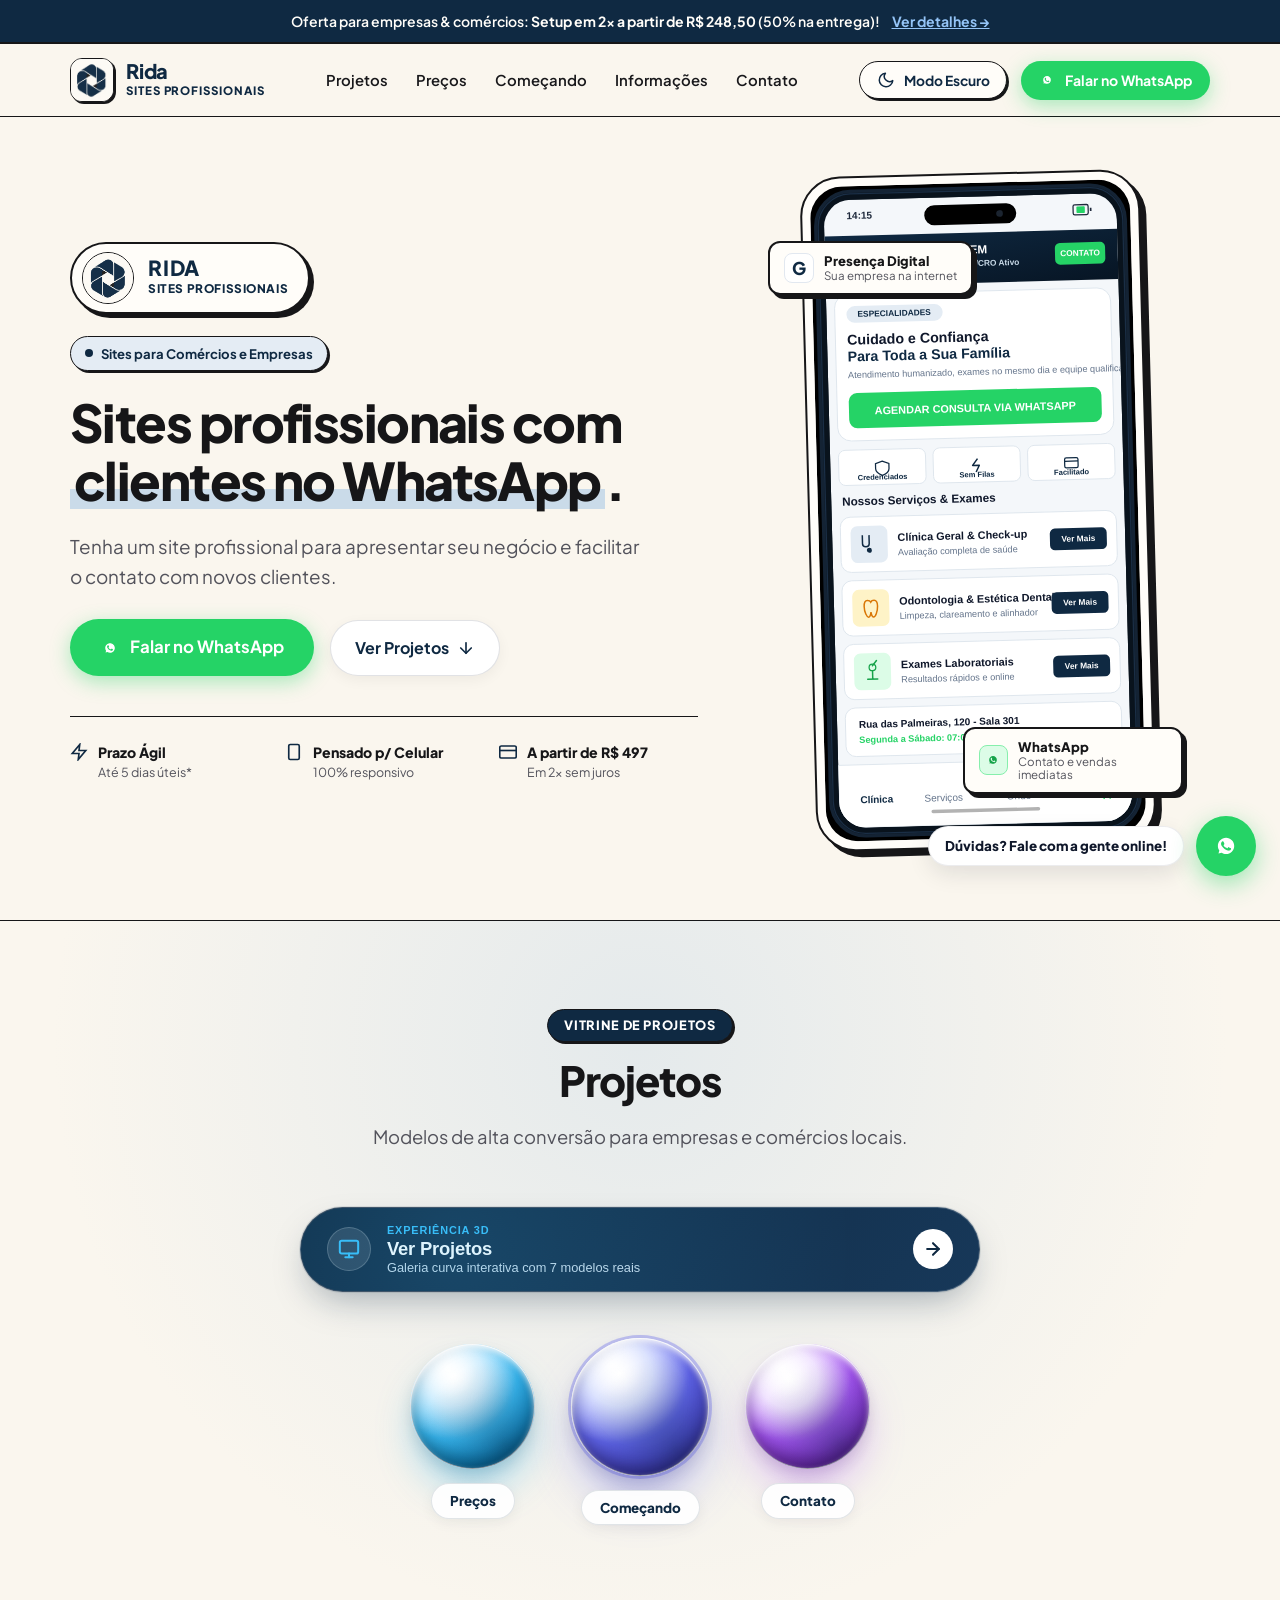
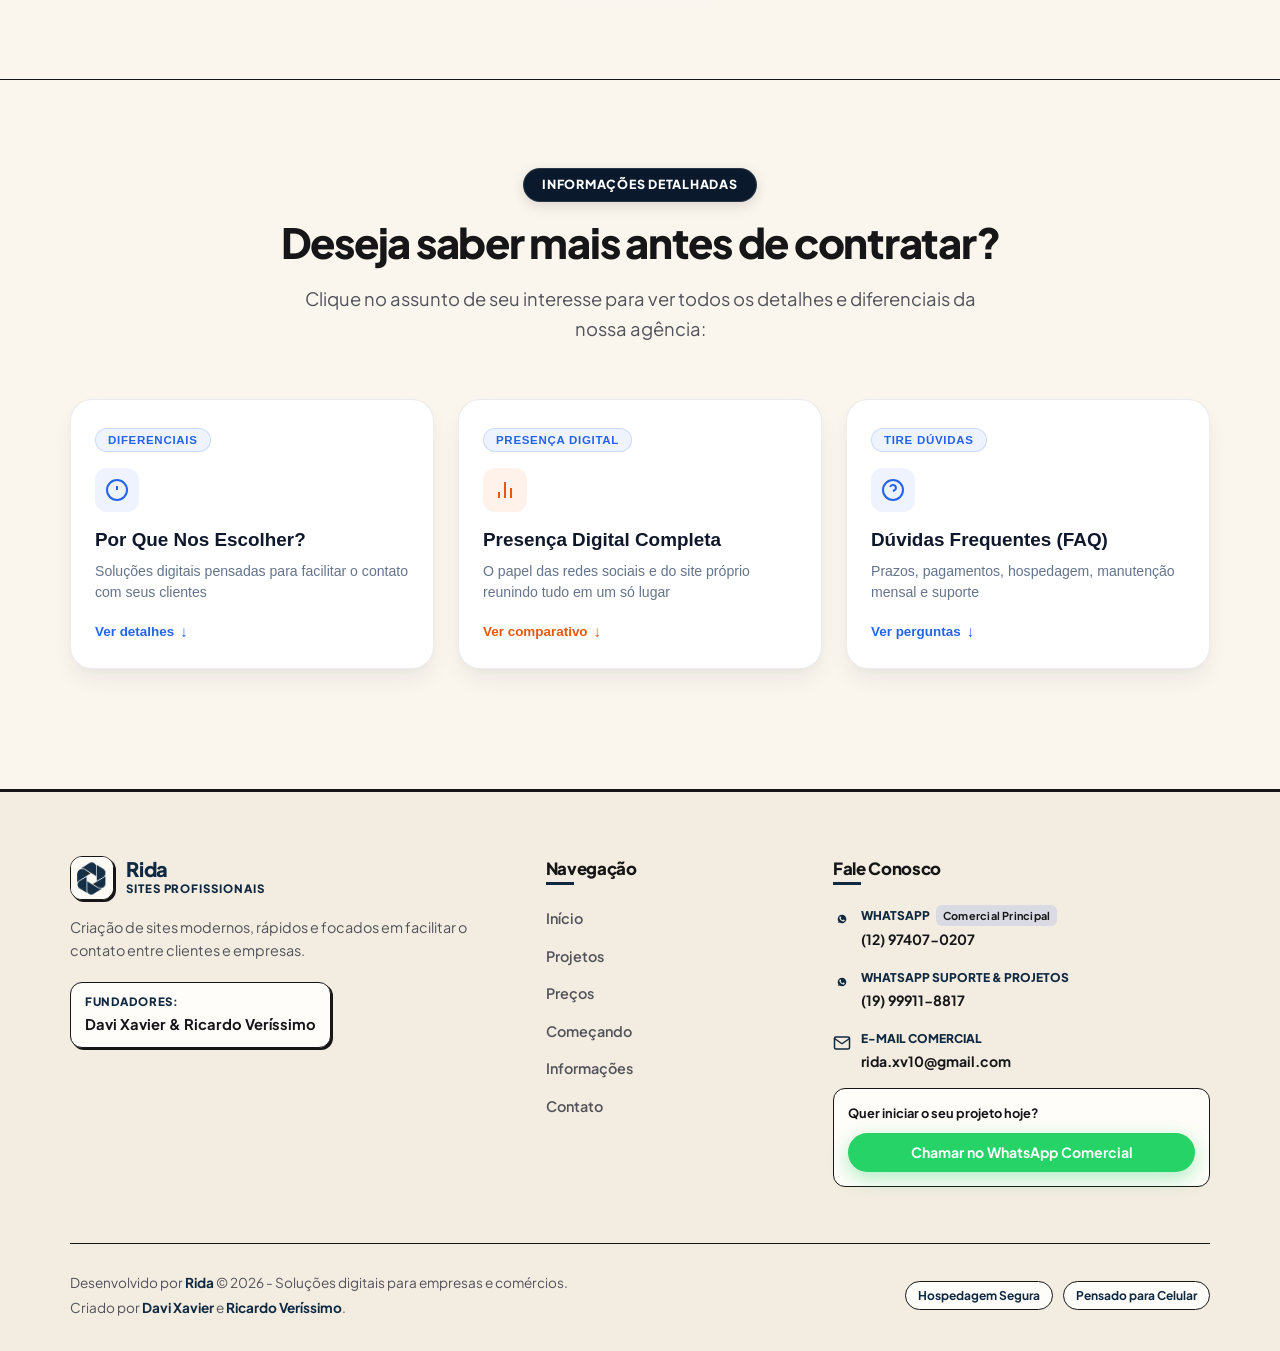
==== index.html @ 4a055fe2 "add_le_petit_bleu_and_ridanis_to_portfolio" ====
<!DOCTYPE html>
<html lang="pt-BR">
<head>
  <meta charset="UTF-8">
  <meta name="viewport" content="width=device-width, initial-scale=1.0">
  <title>Sua Casa Própria na Internet | Criação de Sites Profissionais</title>
  <meta name="description" content="Criamos sites profissionais, rápidos e focados em atrair clientes para o seu comércio. Destaque-se no Google e venda pelo WhatsApp. Setup R$ 497.">
  <link rel="preconnect" href="https://fonts.googleapis.com">
  <link rel="preconnect" href="https://fonts.gstatic.com" crossorigin>
  <link href="https://fonts.googleapis.com/css2?family=Plus+Jakarta+Sans:wght@400;500;600;700;800;900&family=Space+Grotesk:wght@600;700&display=swap" rel="stylesheet">
  <link rel="stylesheet" href="styles.css?v=9.1">
  <link rel="icon" type="image/png" href="assets/images/favicon.png">
  <link rel="apple-touch-icon" href="assets/images/favicon.png">
  <script>
    (function() {
      try {
        var theme = localStorage.getItem('rida_theme_mode');
        if (theme === 'dark') {
          document.documentElement.classList.add('dark-mode');
        }
      } catch(e) {}
    })();
  </script>
</head>
<body>

  <!-- ================= ABERTURA DE ENTRADA (MÁXIMO 1.5s - LOGO ROLANDO COMO ESFERA) ================= -->
  <div id="siteSplash" class="site-splash" role="status" aria-label="Abertura Rida">
    <div class="splash-center">
      <div class="splash-roll-track">
        <div class="splash-sphere-wrap">
          <img src="assets/images/logo-rida-transparent.png" alt="Logo Rida" class="splash-sphere-img">
          <div class="splash-sphere-halo"></div>
        </div>
        <div class="splash-sphere-shadow"></div>
      </div>
      <div class="splash-brand-text">
        <span class="splash-title">RIDA</span>
        <span class="splash-subtitle">Sites Profissionais</span>
      </div>
    </div>
  </div>


  <!-- ================= TOP ANNOUNCEMENT BANNER ================= -->
  <div class="top-bar">
    <div class="container top-bar-content">
      <span>Oferta para empresas &amp; comércios: <strong>Setup em 2x a partir de R$ 248,50</strong> (50% na entrega)!</span>
      <a href="#preco" class="top-bar-link">Ver detalhes →</a>
    </div>
  </div>

  <!-- ================= NAVBAR ================= -->
  <header class="site-header" id="header">
    <div class="container nav-container">
      <a href="#" class="brand-logo" aria-label="Página Inicial">
        <!-- Logo da Agência -->
        <div class="logo-box">
          <img src="assets/images/logo-rida.png" alt="Logo Rida" class="brand-logo-img">
        </div>
        <div class="brand-text">
          <span class="agency-title js-agency-name">Rida</span>
          <span class="agency-tagline">Sites Profissionais</span>
        </div>
      </a>

      <!-- Menu Desktop -->
      <nav class="main-nav" id="mainNav">
        <ul class="nav-list">
          <li><a href="#portfolio" class="nav-link">Projetos</a></li>
          <li><a href="#preco" class="nav-link">Preços</a></li>
          <li><a href="#como-funciona" class="nav-link">Começando</a></li>
          <li><a href="#mais-informacoes" class="nav-link">Informações</a></li>
          <li><a href="#contato" class="nav-link">Contato</a></li>
          <li class="mobile-only-theme-item">
            <button type="button" class="mobile-theme-btn" id="mobileNavThemeBtn" aria-label="Alternar modo escuro">
              <span class="theme-toggle-icon-wrap" aria-hidden="true">
                <svg class="theme-icon-sun" viewBox="0 0 24 24" width="18" height="18" fill="none" stroke="currentColor" stroke-width="2" stroke-linecap="round" stroke-linejoin="round">
                  <circle cx="12" cy="12" r="5"></circle>
                  <line x1="12" y1="1" x2="12" y2="3"></line>
                  <line x1="12" y1="21" x2="12" y2="23"></line>
                  <line x1="4.22" y1="4.22" x2="5.64" y2="5.64"></line>
                  <line x1="18.36" y1="18.36" x2="19.78" y2="19.78"></line>
                  <line x1="1" y1="12" x2="3" y2="12"></line>
                  <line x1="21" y1="12" x2="23" y2="12"></line>
                  <line x1="4.22" y1="19.78" x2="5.64" y2="18.36"></line>
                  <line x1="18.36" y1="5.64" x2="19.78" y2="4.22"></line>
                </svg>
                <svg class="theme-icon-moon" viewBox="0 0 24 24" width="18" height="18" fill="none" stroke="currentColor" stroke-width="2" stroke-linecap="round" stroke-linejoin="round">
                  <path d="M21 12.79A9 9 0 1 1 11.21 3 7 7 0 0 0 21 12.79z"></path>
                </svg>
              </span>
              <span class="mobile-theme-text">Modo Escuro</span>
            </button>
          </li>
        </ul>
      </nav>

      <!-- Botão CTA no Topo -->
      <div class="header-actions">
        <!-- Botão Alternar Modo Escuro / Claro -->
        <button type="button" class="theme-toggle-btn" id="themeToggleBtn" aria-label="Alternar modo escuro" title="Ativar Modo Escuro (Fundo Preto)">
          <span class="theme-toggle-icon-wrap" aria-hidden="true">
            <svg class="theme-icon-sun" viewBox="0 0 24 24" width="18" height="18" fill="none" stroke="currentColor" stroke-width="2" stroke-linecap="round" stroke-linejoin="round">
              <circle cx="12" cy="12" r="5"></circle>
              <line x1="12" y1="1" x2="12" y2="3"></line>
              <line x1="12" y1="21" x2="12" y2="23"></line>
              <line x1="4.22" y1="4.22" x2="5.64" y2="5.64"></line>
              <line x1="18.36" y1="18.36" x2="19.78" y2="19.78"></line>
              <line x1="1" y1="12" x2="3" y2="12"></line>
              <line x1="21" y1="12" x2="23" y2="12"></line>
              <line x1="4.22" y1="19.78" x2="5.64" y2="18.36"></line>
              <line x1="18.36" y1="5.64" x2="19.78" y2="4.22"></line>
            </svg>
            <svg class="theme-icon-moon" viewBox="0 0 24 24" width="18" height="18" fill="none" stroke="currentColor" stroke-width="2" stroke-linecap="round" stroke-linejoin="round">
              <path d="M21 12.79A9 9 0 1 1 11.21 3 7 7 0 0 0 21 12.79z"></path>
            </svg>
          </span>
          <span class="theme-toggle-text">Modo Escuro</span>
        </button>

        <a href="https://wa.me/5512974070207?text=Ol%C3%A1!%20Gostaria%20de%20um%20site%20para%20o%20meu%20neg%C3%B3cio." target="_blank" rel="noopener noreferrer" class="btn-whatsapp btn-whatsapp-sm js-whatsapp-link">
          <span class="whatsapp-icon-circle">
            <svg viewBox="0 0 24 24" width="16" height="16" fill="currentColor">
              <path d="M12.031 6.172c-3.181 0-5.767 2.586-5.768 5.766-.001 1.298.38 2.27 1.019 3.287l-.582 2.128 2.182-.573c.978.58 1.911.928 3.145.929 3.178 0 5.767-2.587 5.768-5.766 0-3.18-2.587-5.771-5.764-5.771zm3.392 8.244c-.144.405-.837.774-1.17.824-.299.045-.677.063-1.092-.069-.252-.08-.575-.187-.988-.365-1.739-.751-2.874-2.502-2.961-2.617-.087-.116-.708-.94-.708-1.793s.448-1.273.607-1.446c.159-.173.346-.217.462-.217l.332.006c.106.005.249-.04.39.299.144.347.491 1.2.534 1.287.043.087.072.188.014.303-.058.116-.087.188-.173.289l-.26.303c-.087.086-.177.18-.076.353.101.173.449.741.964 1.2.662.591 1.221.774 1.394.86.173.086.275.072.376-.044.101-.116.433-.506.549-.68.116-.173.231-.144.39-.086s1.011.477 1.184.564.289.13.332.202c.044.073.044.419-.1.824z"/>
            </svg>
          </span>
          <span>Falar no WhatsApp</span>
        </a>

        <!-- Botão Menu Mobile -->
        <button class="mobile-toggle" id="mobileToggle" aria-label="Abrir Menu">
          <span class="bar"></span>
          <span class="bar"></span>
          <span class="bar"></span>
        </button>
      </div>
    </div>
  </header>

  <main id="mainContent">
<section class="hero-section" id="inicio">
      <div class="container hero-grid">
        <div class="hero-content">
          
          <div class="hero-brand-top">
            <div class="hero-logo-box">
              <img src="assets/images/logo-rida.png" alt="Logo Rida" class="hero-logo-img">
            </div>
            <div class="hero-brand-meta">
              <span class="hero-brand-title">RIDA</span>
              <span class="hero-brand-badge">Sites Profissionais</span>
            </div>
          </div>

          <div class="badge-pill">
            <span class="badge-dot"></span>
            <span>Sites para Comércios e Empresas</span>
          </div>

          <!-- Título Ultrarresumido e Direto -->
          <h1 class="hero-title">
            Sites profissionais com <span class="highlight-title">clientes no WhatsApp</span>.
          </h1>

          <!-- Subtítulo de 1 linha -->
          <p class="hero-subtitle">
            Tenha um site profissional para apresentar seu negócio e facilitar o contato com novos clientes.
          </p>

          <!-- Botões de Ação Imediata -->
          <div class="hero-actions">
            <a href="https://wa.me/5512974070207?text=Ol%C3%A1!%20Gostaria%20de%20um%20site%20profissional%20para%20o%20meu%20neg%C3%B3cio." target="_blank" rel="noopener noreferrer" class="btn-whatsapp btn-whatsapp-lg js-whatsapp-link">
              <span class="whatsapp-icon-circle">
                <svg viewBox="0 0 24 24" width="20" height="20" fill="currentColor">
                  <path d="M12.031 6.172c-3.181 0-5.767 2.586-5.768 5.766-.001 1.298.38 2.27 1.019 3.287l-.582 2.128 2.182-.573c.978.58 1.911.928 3.145.929 3.178 0 5.767-2.587 5.768-5.766 0-3.18-2.587-5.771-5.764-5.771zm3.392 8.244c-.144.405-.837.774-1.17.824-.299.045-.677.063-1.092-.069-.252-.08-.575-.187-.988-.365-1.739-.751-2.874-2.502-2.961-2.617-.087-.116-.708-.94-.708-1.793s.448-1.273.607-1.446c.159-.173.346-.217.462-.217l.332.006c.106.005.249-.04.39.299.144.347.491 1.2.534 1.287.043.087.072.188.014.303-.058.116-.087.188-.173.289l-.26.303c-.087.086-.177.18-.076.353.101.173.449.741.964 1.2.662.591 1.221.774 1.394.86.173.086.275.072.376-.044.101-.116.433-.506.549-.68.116-.173.231-.144.39-.086s1.011.477 1.184.564.289.13.332.202c.044.073.044.419-.1.824z"/>
                </svg>
              </span>
              <span>Falar no WhatsApp</span>
            </a>
            
            <a href="#portfolio" class="btn-secondary">
              <span>Ver Projetos</span>
              <svg width="18" height="18" viewBox="0 0 24 24" fill="none" stroke="currentColor" stroke-width="2.2" stroke-linecap="round" stroke-linejoin="round">
                <line x1="12" y1="5" x2="12" y2="19"></line>
                <polyline points="19 12 12 19 5 12"></polyline>
              </svg>
            </a>
          </div>

          <!-- Destaques Curtos -->
          <div class="hero-trust-row">
            <div class="trust-item">
              <span class="trust-icon">
                <svg width="18" height="18" viewBox="0 0 24 24" fill="none" stroke="currentColor" stroke-width="2.2"><polygon points="13 2 3 14 12 14 11 22 21 10 12 10 13 2"></polygon></svg>
              </span>
              <div class="trust-text">
                <strong>Prazo Ágil</strong>
                <span>Até 5 dias úteis*</span>
              </div>
            </div>
            <div class="trust-item">
              <span class="trust-icon">
                <svg width="18" height="18" viewBox="0 0 24 24" fill="none" stroke="currentColor" stroke-width="2.2"><rect x="5" y="2" width="14" height="20" rx="2" ry="2"></rect><line x1="12" y1="18" x2="12.01" y2="18"></line></svg>
              </span>
              <div class="trust-text">
                <strong>Pensado p/ Celular</strong>
                <span>100% responsivo</span>
              </div>
            </div>
            <div class="trust-item">
              <span class="trust-icon">
                <svg width="18" height="18" viewBox="0 0 24 24" fill="none" stroke="currentColor" stroke-width="2.2"><rect x="1" y="4" width="22" height="16" rx="2" ry="2"></rect><line x1="1" y1="10" x2="23" y2="10"></line></svg>
              </span>
              <div class="trust-text">
                <strong>A partir de R$ 497</strong>
                <span>Em 2x sem juros</span>
              </div>
            </div>
          </div>
        </div>

        <!-- Visual Hero (Celular) -->
        <div class="hero-visual">
          <div class="phone-frame-container">
            <div class="floating-bubble bubble-google">
              <span class="google-logo">G</span>
              <div>
                <strong>Presença Digital</strong>
                <small>Sua empresa na internet</small>
              </div>
            </div>

            <div class="phone-mockup-main">
              <div class="phone-inner">
                <img src="assets/images/mockup-oficina-clinica.svg" alt="Modelo Profissional" class="phone-mockup-img" id="heroPreviewImg">
              </div>
            </div>

            <div class="floating-bubble bubble-whatsapp">
              <span class="wa-badge">
                <svg viewBox="0 0 24 24" width="16" height="16" fill="#16A34A"><path d="M12.031 6.172c-3.181 0-5.767 2.586-5.768 5.766-.001 1.298.38 2.27 1.019 3.287l-.582 2.128 2.182-.573c.978.58 1.911.928 3.145.929 3.178 0 5.767-2.587 5.768-5.766 0-3.18-2.587-5.771-5.764-5.771zm3.392 8.244c-.144.405-.837.774-1.17.824-.299.045-.677.063-1.092-.069-.252-.08-.575-.187-.988-.365-1.739-.751-2.874-2.502-2.961-2.617-.087-.116-.708-.94-.708-1.793s.448-1.273.607-1.446c.159-.173.346-.217.462-.217l.332.006c.106.005.249-.04.39.299.144.347.491 1.2.534 1.287.043.087.072.188.014.303-.058.116-.087.188-.173.289l-.26.303c-.087.086-.177.18-.076.353.101.173.449.741.964 1.2.662.591 1.221.774 1.394.86.173.086.275.072.376-.044.101-.116.433-.506.549-.68.116-.173.231-.144.39-.086s1.011.477 1.184.564.289.13.332.202c.044.073.044.419-.1.824z"/></svg>
              </span>
              <div>
                <strong>WhatsApp</strong>
                <small>Contato e vendas imediatas</small>
              </div>
            </div>
          </div>
        </div>
      </div>
    </section>

<section class="section portfolio-section" id="portfolio">
      <div class="container">
        <div class="section-header text-center">
          <span class="section-tag">Vitrine de Projetos</span>
          <h2 class="section-title">Projetos</h2>
          <p class="section-description">
            Modelos de alta conversão para empresas e comércios locais.
          </p>
        </div>

        <!-- Botão Destaque: Galeria 3D (VISÍVEL APENAS NO COMPUTADOR / DESKTOP) -->
        <div class="portfolio-mathias-banner desktop-only-feature">
          <button type="button" class="btn-mathias-open js-open-mathias-gallery" id="btnOpenMathiasGallery" aria-label="Abrir galeria interativa 3D de projetos">
            <div class="mathias-btn-glow"></div>
            <div class="mathias-btn-icon-wrap">
              <svg width="22" height="22" viewBox="0 0 24 24" fill="none" stroke="currentColor" stroke-width="2.2" stroke-linecap="round" stroke-linejoin="round">
                <rect x="2" y="3" width="20" height="14" rx="2" ry="2"></rect>
                <line x1="8" y1="21" x2="16" y2="21"></line>
                <line x1="12" y1="17" x2="12" y2="21"></line>
              </svg>
            </div>
            <div class="mathias-btn-content">
              <span class="mathias-btn-badge">EXPERIÊNCIA 3D</span>
              <span class="mathias-btn-title">Ver Projetos</span>
              <span class="mathias-btn-sub">Galeria curva interativa com 7 modelos reais</span>
            </div>
            <div class="mathias-btn-arrow">
              <svg width="20" height="20" viewBox="0 0 24 24" fill="none" stroke="currentColor" stroke-width="2.5" stroke-linecap="round" stroke-linejoin="round">
                <path d="M5 12h14"></path>
                <path d="M12 5l7 7-7 7"></path>
              </svg>
            </div>
          </button>
        </div>

        <!-- Vitrine de Esferas 3D Flutuantes (Direcionam para Preço, Como Funciona e Contato) -->
        <div class="orbs-showcase" aria-label="Vitrine de Esferas Interativas">
          <!-- Bola 1: Área de Preço (Azul Claro) -->
          <a href="#preco" class="orb-item js-trigger-preco" title="Abrir Área de Preço e Planos">
            <div class="orb-sphere orb-sphere-azul-claro">
              <div class="orb-glass-gloss"></div>
            </div>
            <span class="orb-label">Preços</span>
          </a>

          <!-- Bola 2: Como Funciona (Azul Violeta) -->
          <a href="#como-funciona" class="orb-item js-trigger-como-funciona" title="Abrir Passo a Passo de Como Funciona">
            <div class="orb-sphere orb-sphere-azul-violeta orb-sphere-featured">
              <div class="orb-glass-gloss"></div>
            </div>
            <span class="orb-label">Começando</span>
          </a>

          <!-- Bola 3: Contato (Violeta) -->
          <a href="#contato" class="orb-item js-trigger-contato" title="Ir para Contato e WhatsApp">
            <div class="orb-sphere orb-sphere-violeta">
              <div class="orb-glass-gloss"></div>
            </div>
            <span class="orb-label">Contato</span>
          </a>
        </div>

        <!-- ÁREA DE CARDS VISÍVEL APENAS NO CELULAR (MOBILE-ONLY SHOWCASE) -->
        <!-- Substituído Glacy pela Academia VoltFit conforme solicitado -->
        <div class="mobile-only-showcase">
          <div class="portfolio-grid">
            
            <!-- Modelo 01: Plano Essencial (Academia VoltFit) -->
            <article class="portfolio-card" id="modelo-essencial">
              <div class="portfolio-mockup-wrapper">
                <div class="card-orb-badge badge-essencial">
                  <div class="mini-sphere sphere-blue"></div>
                  <span>Plano Essencial</span>
                </div>
                <div class="phone-device-frame">
                  <img src="assets/images/mockup-academia.png" alt="Site Academia VoltFit - Exemplo Plano Essencial" class="phone-device-screen">
                </div>
                <button class="btn-preview-zoom js-zoom-trigger" data-target="assets/images/mockup-academia.png" data-title="Academia VoltFit (Exemplo do Plano Essencial)" aria-label="Ampliar Modelo Academia VoltFit">
                  <svg width="18" height="18" viewBox="0 0 24 24" fill="none" stroke="currentColor" stroke-width="2">
                    <circle cx="11" cy="11" r="8"></circle>
                    <line x1="21" y1="21" x2="16.65" y2="16.65"></line>
                    <line x1="11" y1="8" x2="11" y2="14"></line>
                    <line x1="8" y1="11" x2="14" y2="11"></line>
                  </svg>
                  <span>Ver em Tela Cheia</span>
                </button>
              </div>
              <div class="portfolio-info">
                <div class="portfolio-plan-pill plan-pill-essencial">
                  <span class="plan-pill-title">Plano Essencial</span>
                  <span class="plan-pill-price">Setup R$ 497 (ou 2x R$ 248,50) • R$ 47/mês</span>
                </div>
                <div class="portfolio-niche">Academia, Musculação &amp; Fitness</div>
                <h3 class="portfolio-item-title">Academia VoltFit</h3>
                <p class="portfolio-item-focus">
                  <strong>Modelo do Plano Essencial:</strong> Estrutura moderna, rápida e focada em apresentar planos, modalidades e converter matrículas direto no WhatsApp.
                </p>
                <div class="portfolio-features">
                  <span>✓ Site One-Page de Alta Conversão</span>
                  <span>✓ Botão Direto para o WhatsApp</span>
                  <span>✓ Grade de Aulas &amp; Modalidades</span>
                  <span>✓ Hospedagem 24h &amp; SSL Seguro</span>
                  <span>✓ Suporte para Pequenos Ajustes</span>
                </div>
                <a href="https://academiarida-ashen.vercel.app/" target="_blank" rel="noopener noreferrer" class="btn-view-live">
                  <span>Visitar Site ao Vivo</span>
                  <svg width="15" height="15" viewBox="0 0 24 24" fill="none" stroke="currentColor" stroke-width="2.5" stroke-linecap="round" stroke-linejoin="round">
                    <path d="M18 13v6a2 2 0 0 1-2 2H5a2 2 0 0 1-2-2V8a2 2 0 0 1 2-2h6"></path>
                    <polyline points="15 3 21 3 21 9"></polyline>
                    <line x1="10" y1="14" x2="21" y2="3"></line>
                  </svg>
                </a>
              </div>
            </article>

            <!-- Modelo 02: Plano Personalizado (Doceria Gourmet Doralice) -->
            <article class="portfolio-card featured-project" id="modelo-personalizado">
              <div class="portfolio-mockup-wrapper">
                <div class="card-orb-badge badge-destaque">
                  <div class="mini-sphere sphere-gold"></div>
                  <span>Plano Personalizado • Destaque</span>
                </div>
                <div class="phone-device-frame">
                  <img src="assets/images/mockup-doceria.png" alt="Site Doceria Gourmet Doralice - Exemplo Plano Personalizado" class="phone-device-screen">
                </div>
                <button class="btn-preview-zoom js-zoom-trigger" data-target="assets/images/mockup-doceria.png" data-title="Doceria Gourmet Doralice (Exemplo do Plano Personalizado)" aria-label="Ampliar Modelo Doceria Doralice">
                  <svg width="18" height="18" viewBox="0 0 24 24" fill="none" stroke="currentColor" stroke-width="2">
                    <circle cx="11" cy="11" r="8"></circle>
                    <line x1="21" y1="21" x2="16.65" y2="16.65"></line>
                    <line x1="11" y1="8" x2="11" y2="14"></line>
                    <line x1="8" y1="11" x2="14" y2="11"></line>
                  </svg>
                  <span>Ver em Tela Cheia</span>
                </button>
              </div>
              <div class="portfolio-info">
                <div class="portfolio-plan-pill plan-pill-personalizado">
                  <span class="plan-pill-title">Plano Personalizado</span>
                  <span class="plan-pill-price">Setup R$ 797 (ou 2x R$ 398,50) • R$ 77/mês</span>
                </div>
                <div class="portfolio-niche">Confeitaria Artesanal &amp; Doceria Gourmet</div>
                <h3 class="portfolio-item-title">Doceria Gourmet Doralice</h3>
                <p class="portfolio-item-focus">
                  <strong>Modelo do Plano Personalizado:</strong> Projeto sob medida com design exclusivo, galeria imersiva de produtos com fotos em alta definição, catálogo de encomendas e <strong>tudo do Plano Essencial e muito mais</strong>.
                </p>
                <div class="portfolio-features">
                  <span>✓ Tudo Incluso no Plano Essencial</span>
                  <span>✓ Design Exclusivo Sob Medida</span>
                  <span>✓ Galeria Interativa com Fotos em HD</span>
                  <span>✓ Catálogo Completo de Encomendas</span>
                  <span>✓ Otimização de SEO Local Google</span>
                </div>
                <a href="https://doceriarida.vercel.app/" target="_blank" rel="noopener noreferrer" class="btn-view-live">
                  <span>Visitar Site ao Vivo</span>
                  <svg width="15" height="15" viewBox="0 0 24 24" fill="none" stroke="currentColor" stroke-width="2.5" stroke-linecap="round" stroke-linejoin="round">
                    <path d="M18 13v6a2 2 0 0 1-2 2H5a2 2 0 0 1-2-2V8a2 2 0 0 1 2-2h6"></path>
                    <polyline points="15 3 21 3 21 9"></polyline>
                    <line x1="10" y1="14" x2="21" y2="3"></line>
                  </svg>
                </a>
              </div>
            </article>

          </div>

          <!-- Nota abaixo das imagens no celular -->
          <div class="portfolio-note-box">
            <div class="note-icon">
              <svg width="32" height="32" viewBox="0 0 24 24" fill="none" stroke="currentColor" stroke-width="2" stroke-linecap="round" stroke-linejoin="round">
                <polygon points="12 2 15.09 8.26 22 9.27 17 14.14 18.18 21.02 12 17.77 5.82 21.02 7 14.14 2 9.27 8.91 8.26 12 2"></polygon>
              </svg>
            </div>
            <div class="note-content">
              <p class="note-quote">
                "Seu negócio é de outro ramo? Sem problemas! Nós personalizamos 100% para a sua marca."
              </p>
              <div class="niche-tags">
                <span>Petshops</span>
                <span>Academias</span>
                <span>Padarias</span>
                <span>Salões de Beleza</span>
                <span>Clínicas</span>
                <span>Comércios em Geral</span>
              </div>
            </div>
          </div>
        </div>

      </div>
    </section>

<section class="section pricing-section sphere-panel" id="preco" style="display: none;">
        <div class="panel-header-close-bar text-right container"><button type="button" class="btn-hide-sphere-panel js-close-preco">✕ Fechar Área de Preço</button></div>
      <div class="container">
        <div class="section-header text-center">
          <span class="section-tag">Transparência Total</span>
          <h2 class="section-title">Investimento claro e sem taxas escondidas</h2>
          <p class="section-description">
            Escolha o plano ideal para as necessidades e o momento atual da sua empresa:
          </p>
        </div>

        <!-- Cards de Preços (Grid de Planos) -->
        <div class="pricing-plans-grid">
          
          <!-- Plano 01: Plano Essencial -->
          <div class="pricing-card">
            <div class="pricing-badge-popular">Plano Essencial</div>
            
            <div class="plan-header text-center">
              <h3 class="plan-title">Plano Essencial</h3>
              <div class="plan-target-audience">
                <strong>Indicado para:</strong> Pequenos negócios que precisam de uma presença profissional na internet, com um site de página única (One Page), apresentação da empresa, serviços, localização e contato.
              </div>
            </div>

            <div class="pricing-grid">
              <!-- Setup Box -->
              <div class="price-block setup-block">
                <span class="price-label">Criação do Site (Setup)</span>
                <div class="price-value">
                  <span class="currency">R$</span>
                  <span class="amount">497</span>
                  <span class="cents">,00</span>
                </div>
                <div class="payment-terms">
                  <span class="badge-terms">Condição Facilitada</span>
                  <p>Pago em 2x: <strong>50% para iniciar (R$ 248,50)</strong> e <strong>50% na entrega (R$ 248,50)</strong> com tudo aprovado por você.</p>
                </div>
              </div>

              <!-- Plus Separator -->
              <div class="pricing-divider">
                <span>+</span>
              </div>

              <!-- Mensalidade Box -->
              <div class="price-block monthly-block">
                <span class="price-label">Manutenção Mensal</span>
                <div class="price-value">
                  <span class="currency">R$</span>
                  <span class="amount">47</span>
                  <span class="cents">,00</span>
                  <span class="period">/ mês</span>
                </div>
                <p class="monthly-subtext">Hospedagem rápida, certificado SSL e suporte técnico contínuo.</p>
              </div>
            </div>

            <!-- O que inclui? -->
            <div class="pricing-includes">
              <div class="text-center" style="margin-bottom: 12px;">
                <span class="includes-plus-badge">Recursos Inclusos no Plano</span>
                <h4 class="includes-title" style="margin-bottom: 0;">O que está incluso:</h4>
              </div>
              <ul class="includes-list">
                <li>
                  <div class="check-icon">✓</div>
                  <div class="include-desc">
                    <strong>Site de página única (One Page)</strong>
                    <span>Estrutura moderna, ágil e direta ao ponto para conversão de contatos.</span>
                  </div>
                </li>
                <li>
                  <div class="check-icon">✓</div>
                  <div class="include-desc">
                    <strong>Apresentação da empresa e serviços</strong>
                    <span>Informações claras dos seus serviços, horários e proposta do negócio.</span>
                  </div>
                </li>
                <li>
                  <div class="check-icon">✓</div>
                  <div class="include-desc">
                    <strong>Localização e mapa integrado</strong>
                    <span>Facilidade para clientes encontrarem o seu comércio físico.</span>
                  </div>
                </li>
                <li>
                  <div class="check-icon">✓</div>
                  <div class="include-desc">
                    <strong>Botão direto para WhatsApp</strong>
                    <span>Canal de contato imediato posicionado de forma estratégica.</span>
                  </div>
                </li>
                <li>
                  <div class="check-icon">✓</div>
                  <div class="include-desc">
                    <strong>Hospedagem, certificado SSL e suporte</strong>
                    <span>Estabilidade em servidores rápidos e suporte técnico via WhatsApp.</span>
                  </div>
                </li>
                <li>
                  <div class="check-icon">✓</div>
                  <div class="include-desc">
                    <strong>Prazo de entrega ágil</strong>
                    <span>Até 5 dias úteis após o recebimento de todas as informações necessárias.</span>
                  </div>
                </li>
              </ul>
            </div>

            <!-- Botão de Ação -->
            <div class="pricing-action text-center">
              <a href="https://wa.me/5512974070207?text=Ol%C3%A1!%20Gostaria%20de%20fechar%20o%20Plano%20Essencial%20da%20Rida%20(Setup%20R$%20497%20+%20R$%2047/m%C3%AAs)." data-text="Olá! Gostaria de fechar o Plano Essencial da Rida (Setup R$ 497 + R$ 47/mês)." target="_blank" rel="noopener noreferrer" class="btn-whatsapp btn-whatsapp-lg js-whatsapp-link">
                <span class="whatsapp-icon-circle">
                  <svg viewBox="0 0 24 24" width="20" height="20" fill="currentColor">
                    <path d="M12.031 6.172c-3.181 0-5.767 2.586-5.768 5.766-.001 1.298.38 2.27 1.019 3.287l-.582 2.128 2.182-.573c.978.58 1.911.928 3.145.929 3.178 0 5.767-2.587 5.768-5.766 0-3.18-2.587-5.771-5.764-5.771zm3.392 8.244c-.144.405-.837.774-1.17.824-.299.045-.677.063-1.092-.069-.252-.08-.575-.187-.988-.365-1.739-.751-2.874-2.502-2.961-2.617-.087-.116-.708-.94-.708-1.793s.448-1.273.607-1.446c.159-.173.346-.217.462-.217l.332.006c.106.005.249-.04.39.299.144.347.491 1.2.534 1.287.043.087.072.188.014.303-.058.116-.087.188-.173.289l-.26.303c-.087.086-.177.18-.076.353.101.173.449.741.964 1.2.662.591 1.221.774 1.394.86.173.086.275.072.376-.044.101-.116.433-.506.549-.68.116-.173.231-.144.39-.086s1.011.477 1.184.564.289.13.332.202c.044.073.044.419-.1.824z"/>
                  </svg>
                </span>
                <span>Escolher Plano Essencial</span>
              </a>
              <span class="guarantee-text">Sem fidelidade obrigatória • Transparência de verdade</span>
            </div>
          </div>

          <!-- Plano 02: Plano Personalizado -->
          <div class="pricing-card featured-pricing-card">
            <div class="pricing-badge-popular">Destaque • Mais Completo</div>
            
            <div class="plan-header text-center">
              <h3 class="plan-title">Plano Personalizado</h3>
              <div class="plan-target-audience">
                <strong>Indicado para:</strong> Empresas que precisam de uma apresentação mais completa, com múltiplas seções, catálogo ou portfólio organizado e estrutura visual mais personalizada.
              </div>
            </div>

            <div class="pricing-grid">
              <!-- Setup Box -->
              <div class="price-block setup-block">
                <span class="price-label">Criação do Site (Setup)</span>
                <div class="price-value">
                  <span class="currency">R$</span>
                  <span class="amount">797</span>
                  <span class="cents">,00</span>
                </div>
                <div class="payment-terms">
                  <span class="badge-terms">Condição Facilitada</span>
                  <p>Pago em 2x: <strong>50% para iniciar (R$ 398,50)</strong> e <strong>50% na entrega (R$ 398,50)</strong> com tudo aprovado por você.</p>
                </div>
              </div>

              <!-- Plus Separator -->
              <div class="pricing-divider">
                <span>+</span>
              </div>

              <!-- Mensalidade Box -->
              <div class="price-block monthly-block">
                <span class="price-label">Manutenção Mensal</span>
                <div class="price-value">
                  <span class="currency">R$</span>
                  <span class="amount">77</span>
                  <span class="cents">,00</span>
                  <span class="period">/ mês</span>
                </div>
                <p class="monthly-subtext">Hospedagem de alta performance, certificado SSL e atualizações prioritárias.</p>
              </div>
            </div>

            <!-- O que inclui? -->
            <div class="pricing-includes">
              <div class="text-center" style="margin-bottom: 12px;">
                <span class="includes-plus-badge">Recursos Inclusos no Plano</span>
                <h4 class="includes-title" style="margin-bottom: 0;">O que está incluso:</h4>
              </div>
              <ul class="includes-list">
                <li>
                  <div class="check-icon">✓</div>
                  <div class="include-desc">
                    <strong>Site com múltiplas seções</strong>
                    <span>Estrutura completa com páginas e áreas dedicadas para apresentar a marca em profundidade.</span>
                  </div>
                </li>
                <li>
                  <div class="check-icon">✓</div>
                  <div class="include-desc">
                    <strong>Estrutura visual mais personalizada</strong>
                    <span>Design sob medida alinhado à identidade e posicionamento da empresa.</span>
                  </div>
                </li>
                <li>
                  <div class="check-icon">✓</div>
                  <div class="include-desc">
                    <strong>Catálogo ou portfólio organizado</strong>
                    <span>Apresentação elegante de produtos, itens de cardápio, projetos ou fotos.</span>
                  </div>
                </li>
                <li>
                  <div class="check-icon">✓</div>
                  <div class="include-desc">
                    <strong>Apresentação detalhada dos serviços</strong>
                    <span>Detalhamento dos diferenciais e soluções oferecidas pelo seu negócio.</span>
                  </div>
                </li>
                <li>
                  <div class="check-icon">✓</div>
                  <div class="include-desc">
                    <strong>Integração com WhatsApp e Google Maps</strong>
                    <span>Localização interativa e pontos estratégicos para contato direto.</span>
                  </div>
                </li>
                <li>
                  <div class="check-icon">✓</div>
                  <div class="include-desc">
                    <strong>Hospedagem, suporte e atualizações prioritárias</strong>
                    <span>Atendimento prioritário para mudanças e servidores de alta performance.</span>
                  </div>
                </li>
                <li>
                  <div class="check-icon">✓</div>
                  <div class="include-desc">
                    <strong>Prazo de entrega ágil</strong>
                    <span>Até 5 dias úteis após o recebimento de todas as informações necessárias.</span>
                  </div>
                </li>
              </ul>
            </div>

            <!-- Botão de Ação -->
            <div class="pricing-action text-center">
              <a href="https://wa.me/5512974070207?text=Ol%C3%A1!%20Gostaria%20de%20fechar%20o%20Plano%20Personalizado%20da%20Rida%20(Setup%20R$%20797%20+%20R$%2077/m%C3%AAs)." data-text="Olá! Gostaria de fechar o Plano Personalizado da Rida (Setup R$ 797 + R$ 77/mês)." target="_blank" rel="noopener noreferrer" class="btn-whatsapp btn-whatsapp-lg js-whatsapp-link">
                <span class="whatsapp-icon-circle">
                  <svg viewBox="0 0 24 24" width="20" height="20" fill="currentColor">
                    <path d="M12.031 6.172c-3.181 0-5.767 2.586-5.768 5.766-.001 1.298.38 2.27 1.019 3.287l-.582 2.128 2.182-.573c.978.58 1.911.928 3.145.929 3.178 0 5.767-2.587 5.768-5.766 0-3.18-2.587-5.771-5.764-5.771zm3.392 8.244c-.144.405-.837.774-1.17.824-.299.045-.677.063-1.092-.069-.252-.08-.575-.187-.988-.365-1.739-.751-2.874-2.502-2.961-2.617-.087-.116-.708-.94-.708-1.793s.448-1.273.607-1.446c.159-.173.346-.217.462-.217l.332.006c.106.005.249-.04.39.299.144.347.491 1.2.534 1.287.043.087.072.188.014.303-.058.116-.087.188-.173.289l-.26.303c-.087.086-.177.18-.076.353.101.173.449.741.964 1.2.662.591 1.221.774 1.394.86.173.086.275.072.376-.044.101-.116.433-.506.549-.68.116-.173.231-.144.39-.086s1.011.477 1.184.564.289.13.332.202c.044.073.044.419-.1.824z"/>
                  </svg>
                </span>
                <span>Escolher Plano Personalizado</span>
              </a>
              <span class="guarantee-text">Sem fidelidade obrigatória • Suporte prioritário</span>
            </div>
          </div>

        </div></div>

        <!-- Banner de Orientação no Final da Seção de Preços -->
        <div class="pricing-consult-box text-center">
          <div class="consult-box-content">
            <h4 class="consult-box-title">Dúvidas sobre qual plano escolher?</h4>
            <p class="consult-box-desc">Converse com nossa equipe para entender qual formato atende melhor a sua empresa.</p>
          </div>
          <a href="https://wa.me/5512974070207?text=Ol%C3%A1!%20Gostaria%20de%20ajuda%20para%20escolher%20o%20melhor%20plano%20para%20o%20meu%20neg%C3%B3cio." target="_blank" rel="noopener noreferrer" class="btn-whatsapp btn-whatsapp-md js-whatsapp-link">
            <span>Falar com Nossa Equipe</span>
          </a>
        </div>

      </div>
    
        <div class="panel-bottom-close-bar text-center">
          <button type="button" class="btn-hide-sphere-panel js-close-preco">▲ Ocultar Área de Preço</button>
        </div>
      </section>

<section class="section process-section sphere-panel" id="como-funciona" style="display: none;">
        <div class="panel-header-close-bar text-right container"><button type="button" class="btn-hide-sphere-panel js-close-como-funciona">✕ Fechar Como Funciona</button></div>
      <div class="container">
        <div class="section-header text-center">
          <span class="section-tag">Passo a Passo</span>
          <h2 class="section-title">Seu site no ar em 3 passos simples</h2>
          <p class="section-description">
            Zero complicação. Você não precisa entender de código, servidores ou design.
          </p>
        </div>

        <!-- 3 Passos -->
        <div class="process-steps-grid">
          
          <!-- Passo 1 -->
          <div class="step-card">
            <div class="step-badge">1</div>
            <div class="step-icon-header">
              <span class="step-label-top">Passo 1</span>
            </div>
            <h3 class="step-title">Alinhamento</h3>
            <p class="step-text">
              Você nos chama no WhatsApp e fazemos uma reunião online ou presencial de 15 a 25 min para entender as necessidades do seu negócio.
            </p>
            <div class="step-footer">
              <span>Reunião online ou presencial (15 a 25 min)</span>
            </div>
          </div>

          <!-- Passo 2 -->
          <div class="step-card">
            <div class="step-badge">2</div>
            <div class="step-icon-header">
              <span class="step-label-top">Passo 2</span>
            </div>
            <h3 class="step-title">Você envia o material</h3>
            <p class="step-text">
              Nos mande suas fotos, logotipo, preços e informações básicas. O trabalho pesado é nosso.
            </p>
            <div class="step-footer">
              <span>Nós organizamos e criamos o visual</span>
            </div>
          </div>

          <!-- Passo 3 -->
          <div class="step-card">
            <div class="step-badge">3</div>
            <div class="step-icon-header">
              <span class="step-label-top">Passo 3</span>
            </div>
            <h3 class="step-title">Entrega Rápida</h3>
            <p class="step-text">
              Até 5 dias úteis após o recebimento de todas as informações e materiais necessários. Apresentamos seu site pronto, testado e funcionando.
            </p>
            <div class="step-footer">
              <span>Você aprova, quita a 2ª parte do setup e coloca no ar</span>
            </div>
          </div>

        </div>

        <!-- Call to Action no final do processo -->
        <div class="process-cta-banner">
          <div class="cta-banner-content">
            <h3>Pronto para profissionalizar a presença digital da sua empresa?</h3>
            <p>Fale conosco pelo WhatsApp para iniciar o alinhamento do seu projeto.</p>
          </div>
          <a href="https://wa.me/5512974070207?text=Ol%C3%A1!%20Quero%20dar%20o%20Passo%201%20e%20fazer%20o%20alinhamento%20do%20meu%20site." target="_blank" rel="noopener noreferrer" class="btn-whatsapp btn-whatsapp-lg js-whatsapp-link">
            <span>Iniciar Passo 1 no WhatsApp</span>
          </a>
        </div>
      </div>
    
        <div class="panel-bottom-close-bar text-center">
          <button type="button" class="btn-hide-sphere-panel js-close-como-funciona">▲ Ocultar Como Funciona</button>
        </div>
      </section>

    <!-- ================= 5. CENTRAL DE INFORMAÇÕES ADICIONAIS (ON DEMAND) ================= -->
    <section class="section extra-hub-section" id="mais-informacoes">
      <div class="container">
        <div class="section-header text-center">
          <span class="section-tag">Informações Detalhadas</span>
          <h2 class="section-title">Deseja saber mais antes de contratar?</h2>
          <p class="section-description">
            Clique no assunto de seu interesse para ver todos os detalhes e diferenciais da nossa agência:
          </p>
        </div>

        <!-- 3 Botões de Acesso Rápido -->
        <div class="extra-tabs-nav" role="tablist">
          <button type="button" class="btn-extra-tab" data-target="panel-promessa" role="tab" aria-selected="false" aria-controls="panel-promessa">
            <div class="extra-tab-badge">Diferenciais</div>
            <div class="extra-tab-icon-svg"><svg width="24" height="24" viewBox="0 0 24 24" fill="none" stroke="currentColor" stroke-width="2"><circle cx="12" cy="12" r="10"></circle><line x1="12" y1="8" x2="12" y2="12"></line><line x1="12" y1="16" x2="12.01" y2="16"></line></svg></div>
            <div class="extra-tab-content">
              <strong>Por Que Nos Escolher?</strong>
              <span>Soluções digitais pensadas para facilitar o contato com seus clientes</span>
            </div>
            <div class="extra-tab-action">
              <span class="tab-action-text">Ver detalhes</span>
              <span class="tab-action-arrow">↓</span>
            </div>
          </button>

          <button type="button" class="btn-extra-tab" data-target="panel-problema" role="tab" aria-selected="false" aria-controls="panel-problema">
            <div class="extra-tab-badge">Presença Digital</div>
            <div class="extra-tab-icon-svg"><svg width="24" height="24" viewBox="0 0 24 24" fill="none" stroke="currentColor" stroke-width="2"><line x1="18" y1="20" x2="18" y2="10"></line><line x1="12" y1="20" x2="12" y2="4"></line><line x1="6" y1="20" x2="6" y2="14"></line></svg></div>
            <div class="extra-tab-content">
              <strong>Presença Digital Completa</strong>
              <span>O papel das redes sociais e do site próprio reunindo tudo em um só lugar</span>
            </div>
            <div class="extra-tab-action">
              <span class="tab-action-text">Ver comparativo</span>
              <span class="tab-action-arrow">↓</span>
            </div>
          </button>

          <button type="button" class="btn-extra-tab" data-target="panel-faq" role="tab" aria-selected="false" aria-controls="panel-faq">
            <div class="extra-tab-badge">Tire Dúvidas</div>
            <div class="extra-tab-icon-svg"><svg width="24" height="24" viewBox="0 0 24 24" fill="none" stroke="currentColor" stroke-width="2"><circle cx="12" cy="12" r="10"></circle><path d="M9.09 9a3 3 0 0 1 5.83 1c0 2-3 3-3 3"></path><line x1="12" y1="17" x2="12.01" y2="17"></line></svg></div>
            <div class="extra-tab-content">
              <strong>Dúvidas Frequentes (FAQ)</strong>
              <span>Prazos, pagamentos, hospedagem, manutenção mensal e suporte</span>
            </div>
            <div class="extra-tab-action">
              <span class="tab-action-text">Ver perguntas</span>
              <span class="tab-action-arrow">↓</span>
            </div>
          </button>
        </div>

        <!-- Painéis de Conteúdo On-Demand -->
        <div class="extra-panels-wrapper">
          <!-- Painel 1: Promessa / Diferenciais -->
          <div class="extra-panel" id="panel-promessa" style="display: none;">
            <div class="panel-inner-box">
              <div class="panel-close-top">
                <span class="panel-notice-tag">Nossos Diferenciais</span>
                <button type="button" class="btn-panel-close js-close-extra-panel" aria-label="Fechar painel">✕ Fechar</button>
              </div>
              <section class="section benefits-section" id="promessa">
      <div class="container">
        <div class="section-header text-center">
          <span class="section-tag">Nossos Diferenciais</span>
          <h2 class="section-title">Por que escolher a Rida?</h2>
          <p class="section-description">
            Soluções digitais pensadas para facilitar o contato com seus clientes, com comunicação clara e suporte técnico contínuo.
          </p>
        </div>

        <!-- Tópicos de Benefícios -->
        <div class="benefits-grid">
          
          <!-- Tópico 1: Celular -->
          <div class="benefit-card">
            <div class="benefit-icon-wrapper">
              <svg width="30" height="30" viewBox="0 0 24 24" fill="none" stroke="currentColor" stroke-width="2.2" stroke-linecap="round" stroke-linejoin="round">
                <rect x="5" y="2" width="14" height="20" rx="2" ry="2"></rect>
                <line x1="12" y1="18" x2="12.01" y2="18"></line>
              </svg>
            </div>
            <div class="benefit-tag">Design Responsivo</div>
            <h3 class="benefit-title">Pensado Primeiro para o Celular</h3>
            <p class="benefit-text">
              Desenvolvemos páginas leves e adaptáveis a qualquer tela, garantindo navegação rápida e confortável para quem acessa pelo celular.
            </p>
            <div class="benefit-detail">
              <span>Layout adaptável para qualquer dispositivo móvel</span>
            </div>
          </div>

          <!-- Tópico 2: Direto ao Ponto -->
          <div class="benefit-card">
            <div class="benefit-icon-wrapper">
              <svg width="30" height="30" viewBox="0 0 24 24" fill="none" stroke="currentColor" stroke-width="2.2" stroke-linecap="round" stroke-linejoin="round">
                <polygon points="13 2 3 14 12 14 11 22 21 10 12 10 13 2"></polygon>
              </svg>
            </div>
            <div class="benefit-tag">Contato Facilitado</div>
            <h3 class="benefit-title">Navegação Direta e Intuitiva</h3>
            <p class="benefit-text">
              Estrutura organizada para que o visitante encontre rapidamente o que procura e acesse seu WhatsApp ou canais de atendimento em um clique.
            </p>
            <div class="benefit-detail">
              <span>Informações claras e contato facilitado com sua empresa</span>
            </div>
          </div>

          <!-- Tópico 3: Suporte Paz de Espírito -->
          <div class="benefit-card">
            <div class="benefit-icon-wrapper">
              <svg width="30" height="30" viewBox="0 0 24 24" fill="none" stroke="currentColor" stroke-width="2.2" stroke-linecap="round" stroke-linejoin="round">
                <path d="M21 15a2 2 0 0 1-2 2H7l-4 4V5a2 2 0 0 1 2-2h14a2 2 0 0 1 2 2z"></path>
              </svg>
            </div>
            <div class="benefit-tag">Acompanhamento Técnico</div>
            <h3 class="benefit-title">Suporte Técnico Contínuo</h3>
            <p class="benefit-text">
              Cuidamos da hospedagem, estabilidade e atualizações do seu site. Sempre que precisar alterar informações ou fotos, nossa equipe realiza os ajustes.
            </p>
            <div class="benefit-detail">
              <span>Manutenção técnica e atendimento direto via WhatsApp</span>
            </div>
          </div>

        </div>
      </div>
    </section>
              <div class="panel-close-bottom text-center">
                <button type="button" class="btn-panel-hide js-close-extra-panel">
                  <span>▲ Ocultar Diferenciais</span>
                </button>
              </div>
            </div>
          </div>

          <!-- Painel 2: Problema / Realidade do Mercado -->
          <div class="extra-panel" id="panel-problema" style="display: none;">
            <div class="panel-inner-box">
              <div class="panel-close-top">
                <span class="panel-notice-tag">A Realidade do Mercado</span>
                <button type="button" class="btn-panel-close js-close-extra-panel" aria-label="Fechar painel">✕ Fechar</button>
              </div>
              <section class="section problem-section" id="problema">
      <div class="container">
        <div class="section-header text-center">
          <span class="section-tag">Presença Digital</span>
          <h2 class="section-title">O papel das redes sociais e do site próprio</h2>
          <p class="section-description">
            Instagram e outras redes sociais são ótimas ferramentas para divulgar seu negócio. Mas ter um site próprio permite reunir suas informações, serviços, localização e formas de contato em um único lugar, oferecendo mais praticidade para seus clientes.
          </p>
        </div>

        <!-- Comparativo Positivo e Complementar -->
        <div class="comparison-grid">
          <!-- Card 1: Redes Sociais -->
          <div class="compare-card">
            <div class="compare-header">
              <div class="compare-badge badge-danger">Divulgação & Relacionamento</div>
              <h3>Instagram e Redes Sociais</h3>
            </div>
            <ul class="compare-list">
              <li>
                <span class="list-icon icon-check">✓</span>
                <div>
                  <strong>Atração de público e novidades diárias</strong>
                  <p>Excelente ferramenta para atrair novos seguidores e publicar os bastidores e novidades do seu dia a dia.</p>
                </div>
              </li>
              <li>
                <span class="list-icon icon-check">✓</span>
                <div>
                  <strong>Comunicação ágil com seguidores</strong>
                  <p>Interações rápidas por meio de postagens visuais, stories e mensagens diretas.</p>
                </div>
              </li>
              <li>
                <span class="list-icon icon-cross">✕</span>
                <div>
                  <strong>Informações dispersas no feed</strong>
                  <p>Detalhes importantes como horários, catálogo e localização tendem a ficar espalhados em publicações antigas.</p>
                </div>
              </li>
              <li>
                <span class="list-icon icon-cross">✕</span>
                <div>
                  <strong>Canal complementar ao endereço oficial</strong>
                  <p>Funciona de maneira muito mais eficiente quando direciona o cliente para uma página oficial completa.</p>
                </div>
              </li>
            </ul>
          </div>

          <!-- Card 2: Site Próprio -->
          <div class="compare-card">
            <div class="compare-header">
              <div class="compare-badge badge-success">Ponto Central Oficial</div>
              <h3>Site Próprio da Empresa</h3>
            </div>
            <ul class="compare-list">
              <li>
                <span class="list-icon icon-check">✓</span>
                <div>
                  <strong>Todas as informações em um único lugar</strong>
                  <p>Serviços, localização, fotos e horários organizados de forma clara e permanente para o cliente encontrar.</p>
                </div>
              </li>
              <li>
                <span class="list-icon icon-check">✓</span>
                <div>
                  <strong>Botão direto para o seu WhatsApp</strong>
                  <p>O visitante acessa a página e, com apenas um clique, já inicia uma conversa direta com você no WhatsApp.</p>
                </div>
              </li>
              <li>
                <span class="list-icon icon-check">✓</span>
                <div>
                  <strong>Credibilidade e segurança profissional</strong>
                  <p>Transmite solidez para clientes que pesquisam referências da sua empresa antes de contratar.</p>
                </div>
              </li>
              <li>
                <span class="list-icon icon-check">✓</span>
                <div>
                  <strong>Disponível 24 horas por dia</strong>
                  <p>Um canal oficial sempre ativo para apresentar seu negócio com clareza a qualquer momento.</p>
                </div>
              </li>
            </ul>
          </div>
        </div>

        <!-- Chamada de transição positiva -->
        <div class="problem-footer-cta text-center">
          <p>Reúna todas as informações que seus clientes precisam em um canal oficial, rápido e organizado.</p>
          <a href="https://wa.me/5512974070207?text=Ol%C3%A1!%20Gostaria%20de%20reunir%20as%20informa%C3%A7%C3%B5es%20da%20minha%20empresa%20em%20um%20site%20pr%C3%B3prio." target="_blank" rel="noopener noreferrer" class="btn-whatsapp btn-whatsapp-md js-whatsapp-link">
            <span>Criar o site da minha empresa</span>
          </a>
        </div>
      </div>
    </section>
              <div class="panel-close-bottom text-center">
                <button type="button" class="btn-panel-hide js-close-extra-panel">
                  <span>▲ Ocultar Análise de Mercado</span>
                </button>
              </div>
            </div>
          </div>

          <!-- Painel 3: FAQ / Perguntas Frequentes -->
          <div class="extra-panel" id="panel-faq" style="display: none;">
            <div class="panel-inner-box">
              <div class="panel-close-top">
                <span class="panel-notice-tag">Perguntas Frequentes</span>
                <button type="button" class="btn-panel-close js-close-extra-panel" aria-label="Fechar painel">✕ Fechar</button>
              </div>
              <section class="section faq-section" id="faq">
      <div class="container">
        <div class="section-header text-center">
          <span class="section-tag">Tire Suas Dúvidas</span>
          <h2 class="section-title">Perguntas Frequentes</h2>
          <p class="section-description">Informações claras e objetivas sobre a contratação e manutenção do seu site.</p>
        </div>

        <div class="faq-accordion-list">
          <!-- FAQ Item 1: O que inclui a manutenção -->
          <details class="faq-item" open>
            <summary class="faq-question">
              <span>O que está incluído no serviço de manutenção mensal?</span>
              <span class="faq-icon">+</span>
            </summary>
            <div class="faq-answer">
              <p>A manutenção mensal garante que o seu site permaneça seguro, rápido e sempre disponível na internet. O serviço inclui:</p>
              <ul style="margin: 8px 0 10px 18px; line-height: 1.6;">
                <li><strong>Hospedagem em servidores rápidos:</strong> seu site no ar com alto desempenho e estabilidade contínua.</li>
                <li><strong>Certificado de Segurança (SSL):</strong> cadeado de segurança verde no navegador, garantindo proteção aos visitantes.</li>
                <li><strong>Suporte técnico via WhatsApp:</strong> canal direto com nossa equipe para tirar dúvidas e resolver questões técnicas.</li>
                <li><strong>Atualizações e ajustes:</strong> alterações periódicas de textos, fotos, contatos, cardápios ou preços (com prioridade no Plano Personalizado).</li>
              </ul>
              <p style="font-size: 0.92rem; color: var(--text-muted); margin-top: 6px;">
                <em>Sobre o domínio:</em> O registro do domínio próprio (ex: suaempresa.com.br) é feito diretamente pelo cliente em órgãos oficiais como o Registro.br (cerca de R$ 40/ano) e nossa equipe realiza toda a configuração técnica sem nenhum custo extra. Caso prefira, também disponibilizamos um subdomínio profissional incluso sem custo adicional.
              </p>
            </div>
          </details>

          <!-- FAQ Item 2: Prazo de Entrega -->
          <details class="faq-item">
            <summary class="faq-question">
              <span>Qual é o prazo de entrega do meu site?</span>
              <span class="faq-icon">+</span>
            </summary>
            <div class="faq-answer">
              <p>Até 5 dias úteis após o recebimento de todas as informações e materiais necessários (como fotos, logotipo e informações básicas do negócio).</p>
            </div>
          </details>

          <!-- FAQ Item 3: Pagamento Setup -->
          <details class="faq-item">
            <summary class="faq-question">
              <span>Como funciona a forma de pagamento do Setup?</span>
              <span class="faq-icon">+</span>
            </summary>
            <div class="faq-answer">
              <p>O pagamento do setup de criação é dividido em 2 vezes: 50% para iniciarmos o projeto (R$ 248,50 no Plano Essencial ou R$ 398,50 no Plano Personalizado) e os 50% restantes somente quando o site estiver pronto, revisado e aprovado por você.</p>
            </div>
          </details>

          <!-- FAQ Item 4: Alterações e atualizações -->
          <details class="faq-item">
            <summary class="faq-question">
              <span>Quantas alterações de conteúdo estão incluídas no mês?</span>
              <span class="faq-icon">+</span>
            </summary>
            <div class="faq-answer">
              <p>No <strong>Plano Essencial</strong>, estão incluídas alterações periódicas de manutenção pontual (como atualização de telefones, horários de atendimento, endereço ou fotos específicas). No <strong>Plano Personalizado</strong>, você conta com atualizações prioritárias para novos produtos, serviços, fotos ou novidades no catálogo. Para grandes reestruturações ou páginas extras fora do escopo inicial, nossa equipe faz uma avaliação prévia em conjunto.</p>
            </div>
          </details>

          <!-- FAQ Item 5: Cancelamento da Manutenção -->
          <details class="faq-item">
            <summary class="faq-question">
              <span>O que acontece se eu optar por cancelar a manutenção mensal?</span>
              <span class="faq-icon">+</span>
            </summary>
            <div class="faq-answer">
              <p>Nossos planos não possuem fidelidade ou multas de cancelamento. Caso decida cancelar a manutenção mensal, a hospedagem em nossos servidores, o certificado SSL e o suporte técnico são encerrados ao término do período pago. O código-fonte e o conteúdo do site desenvolvido pertencem à sua empresa e podem ser exportados caso você queira hospedá-los por conta própria.</p>
            </div>
          </details>

          <!-- FAQ Item 6: Sem logotipo -->
          <details class="faq-item">
            <summary class="faq-question">
              <span>E se eu ainda não tiver logotipo oficial ou material pronto?</span>
              <span class="faq-icon">+</span>
            </summary>
            <div class="faq-answer">
              <p>Não há problema. Caso não tenha logotipo pronto, criamos uma assinatura tipográfica limpa e profissional com o nome da sua empresa para o cabeçalho do site sem custo adicional. Além disso, nós orientamos você sobre as fotos e informações essenciais para colocar a página no ar.</p>
            </div>
          </details>
        </div>
      </div>
    </section>
              <div class="panel-close-bottom text-center">
                <button type="button" class="btn-panel-hide js-close-extra-panel">
                  <span>▲ Ocultar Perguntas Frequentes</span>
                </button>
              </div>
            </div>
          </div>
        </div>
      </div>
    </section>
</main>

  <!-- ================= 7. RODAPÉ (FOOTER) / CONTATO ================= -->
  <footer class="site-footer" id="contato">
    <div class="container footer-main">
      <div class="footer-grid">
        
        <!-- Coluna 1: Logo e Identidade -->
        <div class="footer-col footer-about">
          <div class="brand-logo footer-logo">
            <div class="logo-box">
              <img src="assets/images/logo-rida.png" alt="Logo Rida" class="brand-logo-img">
            </div>
            <div class="brand-text">
              <span class="agency-title js-agency-name">Rida</span>
              <span class="agency-tagline">Sites Profissionais</span>
            </div>
          </div>
          <p class="footer-desc">
            Criação de sites modernos, rápidos e focados em facilitar o contato entre clientes e empresas.
          </p>
          <div class="founders-badge">
            <span class="founders-label">Fundadores:</span>
            <strong>Davi Xavier &amp; Ricardo Veríssimo</strong>
          </div>
        </div>

        <!-- Coluna 2: Navegação Rápida -->
        <div class="footer-col">
          <h4 class="footer-heading">Navegação</h4>
          <ul class="footer-links">
            <li><a href="#inicio">Início</a></li>
            <li><a href="#portfolio">Projetos</a></li>
            <li><a href="#preco">Preços</a></li>
            <li><a href="#como-funciona">Começando</a></li>
            <li><a href="#mais-informacoes">Informações</a></li>
            <li><a href="#contato">Contato</a></li>
          </ul>
        </div>

        <!-- Coluna 3: Contato Direto -->
        <div class="footer-col">
          <h4 class="footer-heading">Fale Conosco</h4>
          <ul class="contact-list">
            <li>
              <span class="contact-icon">
                <svg viewBox="0 0 24 24" width="18" height="18" fill="currentColor">
                  <path d="M12.031 6.172c-3.181 0-5.767 2.586-5.768 5.766-.001 1.298.38 2.27 1.019 3.287l-.582 2.128 2.182-.573c.978.58 1.911.928 3.145.929 3.178 0 5.767-2.587 5.768-5.766 0-3.18-2.587-5.771-5.764-5.771zm3.392 8.244c-.144.405-.837.774-1.17.824-.299.045-.677.063-1.092-.069-.252-.08-.575-.187-.988-.365-1.739-.751-2.874-2.502-2.961-2.617-.087-.116-.708-.94-.708-1.793s.448-1.273.607-1.446c.159-.173.346-.217.462-.217l.332.006c.106.005.249-.04.39.299.144.347.491 1.2.534 1.287.043.087.072.188.014.303-.058.116-.087.188-.173.289l-.26.303c-.087.086-.177.18-.076.353.101.173.449.741.964 1.2.662.591 1.221.774 1.394.86.173.086.275.072.376-.044.101-.116.433-.506.549-.68.116-.173.231-.144.39-.086s1.011.477 1.184.564.289.13.332.202c.044.073.044.419-.1.824z"/>
                </svg>
              </span>
              <div class="contact-info">
                <div style="display: flex; align-items: center; gap: 6px;">
                  <span class="contact-type">WhatsApp</span>
                  <span class="badge-primary-contact">Comercial Principal</span>
                </div>
                <a href="https://wa.me/5512974070207" target="_blank" rel="noopener noreferrer" class="contact-link js-contact-whatsapp">
                  (12) 97407-0207
                </a>
              </div>
            </li>
            <li>
              <span class="contact-icon">
                <svg viewBox="0 0 24 24" width="18" height="18" fill="currentColor">
                  <path d="M12.031 6.172c-3.181 0-5.767 2.586-5.768 5.766-.001 1.298.38 2.27 1.019 3.287l-.582 2.128 2.182-.573c.978.58 1.911.928 3.145.929 3.178 0 5.767-2.587 5.768-5.766 0-3.18-2.587-5.771-5.764-5.771zm3.392 8.244c-.144.405-.837.774-1.17.824-.299.045-.677.063-1.092-.069-.252-.08-.575-.187-.988-.365-1.739-.751-2.874-2.502-2.961-2.617-.087-.116-.708-.94-.708-1.793s.448-1.273.607-1.446c.159-.173.346-.217.462-.217l.332.006c.106.005.249-.04.39.299.144.347.491 1.2.534 1.287.043.087.072.188.014.303-.058.116-.087.188-.173.289l-.26.303c-.087.086-.177.18-.076.353.101.173.449.741.964 1.2.662.591 1.221.774 1.394.86.173.086.275.072.376-.044.101-.116.433-.506.549-.68.116-.173.231-.144.39-.086s1.011.477 1.184.564.289.13.332.202c.044.073.044.419-.1.824z"/>
                </svg>
              </span>
              <div class="contact-info">
                <span class="contact-type">WhatsApp Suporte & Projetos</span>
                <a href="https://wa.me/5519999118817" target="_blank" rel="noopener noreferrer" class="contact-link js-contact-whatsapp2">
                  (19) 99911-8817
                </a>
              </div>
            </li>
            <li>
              <span class="contact-icon">
                <svg width="18" height="18" viewBox="0 0 24 24" fill="none" stroke="currentColor" stroke-width="2" stroke-linecap="round" stroke-linejoin="round">
                  <path d="M4 4h16c1.1 0 2 .9 2 2v12c0 1.1-.9 2-2 2H4c-1.1 0-2-.9-2-2V6c0-1.1.9-2 2-2z"></path>
                  <polyline points="22,6 12,13 2,6"></polyline>
                </svg>
              </span>
              <div class="contact-info">
                <span class="contact-type">E-mail Comercial</span>
                <a href="mailto:rida.xv10@gmail.com" class="contact-link js-contact-email">
                  rida.xv10@gmail.com
                </a>
              </div>
            </li>
          </ul>

          <div class="footer-cta-box" style="margin-top: 14px;">
            <span class="cta-box-text">Quer iniciar o seu projeto hoje?</span>
            <a href="https://wa.me/5512974070207" target="_blank" rel="noopener noreferrer" class="btn-whatsapp btn-whatsapp-sm js-whatsapp-link">
              <span>Chamar no WhatsApp Comercial</span>
            </a>
          </div>
        </div>

      </div>

      <!-- Copyright e Assinatura -->
      <div class="footer-bottom">
        <div class="footer-bottom-copy">
          <p>
            Desenvolvido por <strong class="js-agency-name">Rida</strong> © 2026 - Soluções digitais para empresas e comércios.
          </p>
          <p class="creators-note">
            Criado por <strong>Davi Xavier</strong> e <strong>Ricardo Veríssimo</strong>.
          </p>
        </div>
        <div class="footer-bottom-badges">
          <span class="pill-secure">Hospedagem Segura</span>
          <span class="pill-secure">Pensado para Celular</span>
        </div>
      </div>
    </div>
  </footer>

  <!-- ================= BOTÃO FLUTUANTE DO WHATSAPP ================= -->
  <div class="floating-whatsapp-wrapper">
    <div class="whatsapp-tooltip">
      <span>Dúvidas? Fale com a gente online!</span>
    </div>
    <a href="https://wa.me/5512974070207?text=Ol%C3%A1!%20Gostaria%20de%20tirar%20uma%20d%C3%BAvida%20sobre%20a%20cria%C3%A7%C3%A3o%20de%20sites." target="_blank" rel="noopener noreferrer" class="floating-whatsapp-btn js-whatsapp-link" aria-label="Abrir conversa no WhatsApp">
      <svg viewBox="0 0 24 24" width="34" height="34" fill="#ffffff">
        <path d="M12.031 6.172c-3.181 0-5.767 2.586-5.768 5.766-.001 1.298.38 2.27 1.019 3.287l-.582 2.128 2.182-.573c.978.58 1.911.928 3.145.929 3.178 0 5.767-2.587 5.768-5.766 0-3.18-2.587-5.771-5.764-5.771zm3.392 8.244c-.144.405-.837.774-1.17.824-.299.045-.677.063-1.092-.069-.252-.08-.575-.187-.988-.365-1.739-.751-2.874-2.502-2.961-2.617-.087-.116-.708-.94-.708-1.793s.448-1.273.607-1.446c.159-.173.346-.217.462-.217l.332.006c.106.005.249-.04.39.299.144.347.491 1.2.534 1.287.043.087.072.188.014.303-.058.116-.087.188-.173.289l-.26.303c-.087.086-.177.18-.076.353.101.173.449.741.964 1.2.662.591 1.221.774 1.394.86.173.086.275.072.376-.044.101-.116.433-.506.549-.68.116-.173.231-.144.39-.086s1.011.477 1.184.564.289.13.332.202c.044.073.044.419-.1.824z"/>
      </svg>
    </a>
  </div>

  <!-- ================= MODAL DE ZOOM PARA MOCKUPS ================= -->
  <div class="modal-overlay" id="zoomModal" aria-hidden="true" role="dialog">
    <div class="modal-card">
      <div class="modal-header">
        <h3 id="modalTitle">Visualização do Modelo</h3>
        <button class="modal-close" id="modalClose" aria-label="Fechar Modal">✕</button>
      </div>
      <div class="modal-body">
        <img src="" alt="Prévia ampliada do modelo" id="modalImg" class="modal-screen-img">
      </div>
      <div class="modal-footer">
        <span>Gostou deste estilo? Personalizamos 100% com suas cores e logo!</span>
        <a href="https://wa.me/5512974070207?text=Ol%C3%A1!%20Adorei%20o%20modelo%20que%20vi%20no%20site%20de%20voc%C3%AAs." target="_blank" rel="noopener noreferrer" class="btn-whatsapp btn-whatsapp-sm js-whatsapp-link">
          <span>Quero este modelo</span>
        </a>
      </div>
    </div>
  </div>

  <!-- ================= GALERIA 3D ESTILO MATHIAS ADOLFSSON ================= -->
  <div id="mathiasGalleryModal" class="mathias-modal" role="dialog" aria-modal="true" aria-hidden="true" style="display: none;">
    <div class="mathias-backdrop"></div>

    <!-- Header Fixo da Galeria -->
    <header class="mathias-header">
      <div class="brand-group">
        <h2 class="mathias-brand-title">Rida • Vitrine de Projetos</h2>
        <p class="mathias-brand-sub">Modelos Reais • Experiência 3D</p>
      </div>

      <!-- Menu Dropdown de Categorias (Sem emojis, fecha automaticamente ao escolher) -->
      <div class="mathias-category-dropdown" id="mathiasCategoryDropdown">
        <button type="button" class="btn-category-trigger" id="btnCategoryTrigger" aria-expanded="false" aria-haspopup="true">
          <span class="trigger-label">Categoria:</span>
          <span class="trigger-current" id="currentCategoryText">Todos</span>
          <svg class="trigger-chevron" width="14" height="14" viewBox="0 0 24 24" fill="none" stroke="currentColor" stroke-width="2.5"><polyline points="6 9 12 15 18 9"></polyline></svg>
        </button>
        <div class="category-dropdown-list" id="categoryDropdownList" style="display: none;">
          <button type="button" class="category-select-item active" data-category="all">Todos (9 modelos)</button>
          <button type="button" class="category-select-item" data-category="petshop">Pet Shop</button>
          <button type="button" class="category-select-item" data-category="padaria">Padaria</button>
          <button type="button" class="category-select-item" data-category="academia">Academia</button>
          <button type="button" class="category-select-item" data-category="doceria">Doceria</button>
          <button type="button" class="category-select-item" data-category="salao">Salão de Beleza</button>
          <button type="button" class="category-select-item" data-category="jornalismo">Jornalismo</button>
          <button type="button" class="category-select-item" data-category="cafeteria">Cafeteria & Bistrô</button>
          <button type="button" class="category-select-item" data-category="ecommerce">Esportes & 3D</button>
        </div>
      </div>

      <!-- Botão Fechar -->
      <button type="button" class="btn-close-gallery js-close-mathias-gallery" id="btnCloseMathiasGallery" aria-label="Fechar Galeria">
        <span>Fechar</span>
        <svg width="14" height="14" viewBox="0 0 24 24" fill="none" stroke="currentColor" stroke-width="2.5"><line x1="18" y1="6" x2="6" y2="18"></line><line x1="6" y1="6" x2="18" y2="18"></line></svg>
      </button>
    </header>

    <!-- Palco 3D Cilíndrico Interativo -->
    <main class="stage-3d-wrapper" id="mathiasStageWrapper">
      <div class="carousel-cylinder" id="mathiasCylinder"></div>
    </main>

    <!-- Rodapé Estilo Mathias (Arco Curvo e Nome do Projeto Ativo) -->
    <footer class="mathias-bottom-bar">
      <svg class="mathias-arc-svg" viewBox="0 0 108 22" fill="none" aria-hidden="true">
        <path d="M 4 18 A 100 100 0 0 1 104 18" stroke="currentColor" stroke-opacity="0.45" stroke-width="2" stroke-linecap="round"></path>
      </svg>
      <div class="bottom-title-wrap">
        <button type="button" class="nav-arrow-btn" id="mathiasBtnPrev" aria-label="Projeto Anterior">←</button>
        <div class="bottom-project-title" id="mathiasBottomTitle">Carregando...</div>
        <button type="button" class="nav-arrow-btn" id="mathiasBtnNext" aria-label="Próximo Projeto">→</button>
      </div>
      <div class="bottom-hint">Arraste para girar • Clique para focar • Teclas ‹ › ou ESC para fechar</div>
    </footer>
  </div>

  <script src="script.js?v=9.1"></script>
</body>
</html>
---- styles.css ----
/* ==========================================================================
   PALETA DE CORES E VARIÁVEIS DESIGN SYSTEM - RIDA
   - Fundo: Creme (#FAF6EE, #F3ECE0, #FFFDF8)
   - Destaques & Força: Azul Marinho (#0F2942, #183C60, #E4ECF4)
   - Linhas & Bordas: Preto (#161618)
   - Ação WhatsApp: Verde WhatsApp (#25D366, #1EBE5D)
   ========================================================================== */

:root {
  /* Creme */
  --bg-cream-primary: #FAF6EE;
  --bg-cream-secondary: #F3ECE0;
  --bg-cream-card: #FFFDF9;
  --bg-cream-muted: #EDE6D8;

  /* Azul Marinho (Força & Autoridade) */
  --navy-primary: #0F2942;
  --navy-hover: #183C60;
  --navy-dark: #0A1C2E;
  --navy-light: #E4ECF4;
  --navy-soft: #CADBE9;
  --navy-accent: #1E4E79;

  /* Aliases para compatibilidade */
  --baby-blue: var(--navy-primary);
  --baby-blue-light: var(--navy-light);
  --baby-blue-soft: var(--navy-soft);
  --baby-blue-hover: var(--navy-hover);
  --baby-blue-dark: var(--navy-primary);
  --baby-blue-badge: var(--navy-light);

  /* Linhas e Contraste Preto */
  --black-line: #161618;
  --black-subtle: #27272A;
  --text-primary: #18181B;
  --text-muted: #52525B;
  --text-light: #71717A;

  /* WhatsApp Verde */
  --wa-green: #25D366;
  --wa-green-hover: #20BA59;
  --wa-green-dark: #128C7E;

  /* Status e Alertas */
  --danger-bg: #FEF2F2;
  --danger-border: #FCA5A5;
  --danger-text: #DC2626;
  --success-bg: #F0FDF4;
  --success-border: #86EFAC;
  --success-text: #16A34A;

  /* Tipografia */
  --font-main: 'Plus Jakarta Sans', -apple-system, BlinkMacSystemFont, 'Segoe UI', Roboto, sans-serif;
  --font-heading: 'Plus Jakarta Sans', -apple-system, BlinkMacSystemFont, sans-serif;

  /* Bordas e Sombras Neo-Editorial */
  --border-width: 1.5px;
  --border-black: var(--border-width) solid var(--black-line);
  --border-black-thick: 2px solid var(--black-line);
  --shadow-neo: 4px 4px 0px var(--black-line);
  --shadow-neo-sm: 2px 2px 0px var(--black-line);
  --shadow-neo-lg: 6px 6px 0px var(--black-line);
  --shadow-neo-hover: 6px 6px 0px var(--black-line);

  /* Curvaturas */
  --radius-sm: 8px;
  --radius-md: 12px;
  --radius-lg: 18px;
  --radius-full: 9999px;

  /* Transição */
  --transition: all 0.22s cubic-bezier(0.16, 1, 0.3, 1);
}

/* ================= VARIÁVEIS DO MODO ESCURO ================= */
body.dark-mode {
  /* Substituição de todos os fundos em creme por preto e carvão profundo */
  --bg-cream-primary: #07090e;      /* Fundo preto principal */
  --bg-cream-secondary: #0d1117;    /* Fundo preto secundário das seções */
  --bg-cream-card: #141a24;         /* Fundo dos cartões escuros */
  --bg-cream-muted: #1c2433;

  /* Textos de alta legibilidade e contraste */
  --text-primary: #F8FAFC;
  --text-muted: #94A3B8;
  --text-light: #64748B;
  --black-line: #F8FAFC;
  --black-subtle: #E2E8F0;

  /* Azul Marinho no escuro vira azul elétrico para destaques */
  --navy-primary: #60A5FA;
  --navy-hover: #93C5FD;
  --navy-dark: #3B82F6;
  --navy-light: #1E293B;
  --navy-soft: #243248;
  --navy-accent: #93C5FD;

  /* Bordas e Sombras para o Modo Escuro */
  --border-black: var(--border-width) solid #283344;
  --border-black-thick: 2px solid #334155;
  --shadow-neo: 4px 4px 0px #030407;
  --shadow-neo-sm: 2px 2px 0px #030407;
  --shadow-neo-lg: 6px 6px 0px #030407;
  --shadow-neo-hover: 6px 6px 0px #030407;
}

/* ================= RESET E BASE ================= */
*, *::before, *::after {
  box-sizing: border-box;
  margin: 0;
  padding: 0;
}

html {
  scroll-behavior: smooth;
  font-size: 16px;
  -webkit-text-size-adjust: 100%;
}

body {
  font-family: var(--font-main);
  background-color: var(--bg-cream-primary);
  color: var(--text-primary);
  line-height: 1.6;
  overflow-x: hidden;
  position: relative;
  transition: background-color 0.35s ease, color 0.35s ease;
}

/* Container Responsivo */
.container {
  width: 100%;
  max-width: 1180px;
  margin-left: auto;
  margin-right: auto;
  padding-left: 20px;
  padding-right: 20px;
}

/* Tipografia Básica */
h1, h2, h3, h4, h5, h6 {
  font-family: var(--font-heading);
  color: var(--black-line);
  font-weight: 800;
  line-height: 1.2;
  letter-spacing: -0.02em;
}

p {
  color: var(--text-muted);
}

a {
  text-decoration: none;
  color: inherit;
  transition: var(--transition);
}

img {
  max-width: 100%;
  height: auto;
  display: block;
}

ul {
  list-style: none;
}

/* Utilitários de Alinhamento */
.text-center {
  text-align: center;
}

/* ================= BARRA SUPERIOR (ANÚNCIO AZUL MARINHO) ================= */
.top-bar {
  background-color: var(--navy-primary);
  border-bottom: var(--border-black-thick);
  padding: 10px 16px;
  font-size: 0.875rem;
  font-weight: 600;
  color: #FFFDF9;
}

.top-bar strong {
  color: #FFFDF9;
}

.top-bar-content {
  display: flex;
  align-items: center;
  justify-content: center;
  gap: 12px;
  flex-wrap: wrap;
  text-align: center;
}

.top-bar-link {
  text-decoration: underline;
  font-weight: 700;
  color: #94C4F7;
}

.top-bar-link:hover {
  color: #FFFFFF;
}

/* ================= CABEÇALHO / NAVBAR ================= */
.site-header {
  position: sticky;
  top: 0;
  z-index: 900;
  background-color: rgba(250, 246, 238, 0.96);
  backdrop-filter: blur(10px);
  -webkit-backdrop-filter: blur(10px);
  border-bottom: var(--border-black);
  padding: 14px 0;
  transition: var(--transition);
}

.nav-container {
  display: flex;
  align-items: center;
  justify-content: space-between;
  gap: 20px;
}

/* Logo */
.brand-logo {
  display: flex;
  align-items: center;
  gap: 12px;
}

.logo-box {
  width: 44px;
  height: 44px;
  border-radius: var(--radius-md);
  background-color: var(--bg-cream-card);
  border: var(--border-black);
  box-shadow: var(--shadow-neo-sm);
  display: flex;
  align-items: center;
  justify-content: center;
  color: var(--black-line);
  flex-shrink: 0;
  overflow: hidden;
}

.brand-logo-img {
  width: 100%;
  height: 100%;
  object-fit: cover;
  display: block;
}

.brand-text {
  display: flex;
  flex-direction: column;
}

.agency-title {
  font-size: 1.25rem;
  font-weight: 900;
  color: var(--navy-primary);
  letter-spacing: -0.01em;
  line-height: 1.1;
}

.agency-tagline {
  font-size: 0.72rem;
  font-weight: 800;
  color: var(--navy-primary);
  text-transform: uppercase;
  letter-spacing: 0.08em;
}

/* Menu de Navegação */
.main-nav {
  display: flex;
  align-items: center;
}

.nav-list {
  display: flex;
  align-items: center;
  gap: 24px;
}

.nav-link {
  font-size: 0.93rem;
  font-weight: 600;
  color: var(--text-primary);
  position: relative;
  padding: 6px 2px;
}

.nav-link::after {
  content: '';
  position: absolute;
  bottom: 0;
  left: 0;
  width: 0%;
  height: 2px;
  background-color: var(--navy-primary);
  transition: var(--transition);
}

.nav-link:hover::after {
  width: 100%;
}

.header-actions {
  display: flex;
  align-items: center;
  gap: 14px;
}

/* Botão Mobile Hamburger */
.mobile-toggle {
  display: none;
  background: var(--bg-cream-card);
  border: var(--border-black);
  box-shadow: var(--shadow-neo-sm);
  border-radius: var(--radius-sm);
  width: 42px;
  height: 42px;
  cursor: pointer;
  padding: 8px;
  flex-direction: column;
  justify-content: space-around;
  align-items: center;
}

.mobile-toggle .bar {
  width: 22px;
  height: 2px;
  background-color: var(--black-line);
  transition: var(--transition);
}

.mobile-toggle.active .bar:nth-child(1) {
  transform: translateY(6px) rotate(45deg);
}
.mobile-toggle.active .bar:nth-child(2) {
  opacity: 0;
}
.mobile-toggle.active .bar:nth-child(3) {
  transform: translateY(-6px) rotate(-45deg);
}

/* ================= BOTÕES (ESTILO MODERNO E SUAVE) ================= */
.btn-whatsapp {
  display: inline-flex;
  align-items: center;
  justify-content: center;
  gap: 10px;
  background-color: var(--wa-green);
  color: #ffffff;
  font-weight: 700;
  border: none !important;
  border-radius: var(--radius-full);
  box-shadow: 0 6px 20px rgba(37, 211, 102, 0.38) !important;
  cursor: pointer;
  transition: all 0.25s cubic-bezier(0.16, 1, 0.3, 1);
  text-decoration: none;
  white-space: nowrap;
}

.btn-whatsapp:hover {
  background-color: var(--wa-green-hover);
  transform: translateY(-2px);
  box-shadow: 0 10px 26px rgba(37, 211, 102, 0.52) !important;
  color: #ffffff;
}

.btn-whatsapp:active {
  transform: translateY(0);
  box-shadow: 0 4px 14px rgba(37, 211, 102, 0.35) !important;
}

.whatsapp-icon-circle {
  display: flex;
  align-items: center;
  justify-content: center;
}

.btn-whatsapp-sm {
  padding: 8px 18px;
  font-size: 0.88rem;
}

.btn-whatsapp-md {
  padding: 12px 24px;
  font-size: 1rem;
}

.btn-whatsapp-lg {
  padding: 15px 30px;
  font-size: 1.05rem;
}

.btn-whatsapp-xl {
  padding: 18px 34px;
  font-size: 1.15rem;
  width: 100%;
  max-width: 480px;
}

.btn-secondary {
  display: inline-flex;
  align-items: center;
  justify-content: center;
  gap: 8px;
  background-color: #FFFFFF;
  color: var(--navy-primary);
  font-weight: 700;
  font-size: 1rem;
  padding: 14px 24px;
  border: 1px solid rgba(15, 23, 42, 0.12);
  border-radius: var(--radius-full);
  box-shadow: 0 4px 14px rgba(0, 0, 0, 0.05);
  cursor: pointer;
  transition: all 0.25s cubic-bezier(0.16, 1, 0.3, 1);
}

.btn-secondary:hover {
  background-color: var(--bg-cream-primary);
  border-color: rgba(37, 99, 235, 0.3);
  transform: translateY(-2px);
  box-shadow: 0 8px 20px rgba(0, 0, 0, 0.08);
}

.btn-secondary:active {
  transform: translateY(0);
  box-shadow: 0 2px 8px rgba(0, 0, 0, 0.05);
}

body.dark-mode .btn-secondary {
  background-color: #0F172A;
  color: #F8FAFC;
  border-color: rgba(255, 255, 255, 0.12);
  box-shadow: 0 4px 14px rgba(0, 0, 0, 0.4);
}

body.dark-mode .btn-secondary:hover {
  border-color: rgba(96, 165, 250, 0.4);
}

/* ================= 1. HERO SECTION ================= */
.hero-section {
  padding: 56px 0 72px 0;
  position: relative;
  background-color: var(--bg-cream-primary);
  border-bottom: var(--border-black);
}

.hero-grid {
  display: grid;
  grid-template-columns: 1.15fr 0.85fr;
  align-items: center;
  gap: 48px;
}

.hero-content {
  display: flex;
  flex-direction: column;
  gap: 22px;
}

/* Logo e Marca no Início do Site */
.hero-brand-top {
  display: inline-flex;
  align-items: center;
  gap: 14px;
  background-color: var(--bg-cream-card);
  border: var(--border-black-thick);
  box-shadow: var(--shadow-neo);
  padding: 8px 20px 8px 10px;
  border-radius: var(--radius-full);
  align-self: flex-start;
  transition: var(--transition);
}

.hero-brand-top:hover {
  transform: translate(-2px, -2px);
  box-shadow: var(--shadow-neo-hover);
}

.hero-logo-box {
  width: 52px;
  height: 52px;
  border-radius: 50%;
  border: var(--border-black);
  overflow: hidden;
  background-color: #fff;
  flex-shrink: 0;
  display: flex;
  align-items: center;
  justify-content: center;
}

.hero-logo-img {
  width: 100%;
  height: 100%;
  object-fit: cover;
  display: block;
}

.hero-brand-meta {
  display: flex;
  flex-direction: column;
}

.hero-brand-title {
  font-size: 1.3rem;
  font-weight: 900;
  color: var(--navy-primary);
  letter-spacing: 0.04em;
  line-height: 1.1;
}

.hero-brand-badge {
  font-size: 0.74rem;
  font-weight: 800;
  color: var(--navy-primary);
  text-transform: uppercase;
  letter-spacing: 0.05em;
}

.badge-pill {
  display: inline-flex;
  align-items: center;
  gap: 8px;
  background-color: var(--navy-light);
  border: var(--border-black);
  box-shadow: var(--shadow-neo-sm);
  padding: 6px 14px;
  border-radius: var(--radius-full);
  font-size: 0.82rem;
  font-weight: 700;
  color: var(--navy-primary);
  align-self: flex-start;
}

.badge-dot {
  width: 8px;
  height: 8px;
  background-color: var(--navy-primary);
  border-radius: 50%;
  animation: pulseDot 2s infinite ease-in-out;
}

@keyframes pulseDot {
  0%, 100% { transform: scale(1); opacity: 1; }
  50% { transform: scale(1.3); opacity: 0.6; }
}

/* Título Principal */
.hero-title {
  font-size: 3.25rem;
  line-height: 1.12;
  font-weight: 900;
  color: var(--black-line);
  letter-spacing: -0.03em;
}

.highlight-title {
  position: relative;
  display: inline-block;
  background: linear-gradient(180deg, transparent 65%, #CADBE9 65%);
  padding: 0 4px;
}

/* Subtítulo */
.hero-subtitle {
  font-size: 1.18rem;
  color: var(--text-muted);
  line-height: 1.6;
  max-width: 580px;
}

.hero-actions {
  display: flex;
  align-items: center;
  gap: 16px;
  flex-wrap: wrap;
  margin-top: 6px;
}

/* Trust row abaixo dos botões */
.hero-trust-row {
  display: grid;
  grid-template-columns: repeat(3, 1fr);
  gap: 16px;
  margin-top: 18px;
  padding-top: 24px;
  border-top: var(--border-black);
}

.trust-item {
  display: flex;
  align-items: flex-start;
  gap: 10px;
}

.trust-icon {
  display: flex;
  align-items: center;
  justify-content: center;
  color: var(--navy-primary);
  margin-top: 2px;
}

.trust-text {
  display: flex;
  flex-direction: column;
}

.trust-text strong {
  font-size: 0.88rem;
  color: var(--black-line);
  font-weight: 800;
}

.trust-text span {
  font-size: 0.78rem;
  color: var(--text-muted);
  line-height: 1.3;
}

/* Hero Visual / Mockup */
.hero-visual {
  display: flex;
  justify-content: center;
  align-items: center;
  position: relative;
}

.phone-frame-container {
  position: relative;
  width: 100%;
  max-width: 340px;
  margin: 0 auto;
}

.phone-mockup-main {
  width: 100%;
  border-radius: 40px;
  background-color: var(--bg-cream-card);
  border: var(--border-black-thick);
  box-shadow: var(--shadow-neo-lg);
  padding: 8px;
  transform: rotate(-1.5deg);
  transition: var(--transition);
}

.phone-mockup-main:hover {
  transform: rotate(0deg) scale(1.02);
}

.phone-inner {
  border-radius: 32px;
  overflow: hidden;
  border: 1px solid rgba(0,0,0,0.1);
  background: #000;
}

.phone-mockup-img {
  width: 100%;
  display: block;
}

/* Bubbles Flutuantes no Hero */
.floating-bubble {
  position: absolute;
  background-color: var(--bg-cream-card);
  border: var(--border-black-thick);
  box-shadow: var(--shadow-neo);
  border-radius: var(--radius-md);
  padding: 10px 14px;
  display: flex;
  align-items: center;
  gap: 10px;
  z-index: 10;
  max-width: 220px;
  animation: floatCard 4s ease-in-out infinite;
}

.bubble-google {
  top: 10%;
  left: -40px;
  animation-delay: 0s;
}

.bubble-whatsapp {
  bottom: 8%;
  right: -35px;
  animation-delay: 2s;
}

.google-logo {
  font-size: 1.1rem;
  font-weight: 900;
  width: 30px;
  height: 30px;
  border-radius: 8px;
  background-color: #ffffff;
  border: 1px solid #e2e8f0;
  display: flex;
  align-items: center;
  justify-content: center;
  color: var(--navy-primary);
}

.wa-badge {
  font-size: 1.1rem;
  width: 30px;
  height: 30px;
  border-radius: 8px;
  background-color: #DCFCE7;
  border: 1px solid #86EFAC;
  display: flex;
  align-items: center;
  justify-content: center;
}

.floating-bubble strong {
  display: block;
  font-size: 0.82rem;
  color: var(--black-line);
  font-weight: 800;
  line-height: 1.2;
}

.floating-bubble small {
  font-size: 0.72rem;
  color: var(--text-muted);
  line-height: 1.2;
  display: block;
}

@keyframes floatCard {
  0%, 100% { transform: translateY(0px); }
  50% { transform: translateY(-8px); }
}

/* ================= PADRÕES DE SEÇÃO ================= */
.section {
  scroll-margin-top: 80px;
  padding: 88px 0;
  position: relative;
  border-bottom: var(--border-black);
}

.section-header {
  max-width: 720px;
  margin: 0 auto 56px auto;
}

.section-tag {
  display: inline-block;
  background-color: var(--navy-primary);
  border: var(--border-black);
  box-shadow: var(--shadow-neo-sm);
  padding: 5px 16px;
  border-radius: var(--radius-full);
  font-size: 0.8rem;
  font-weight: 800;
  text-transform: uppercase;
  letter-spacing: 0.05em;
  color: #FFFFFF;
  margin-bottom: 14px;
}

.section-title {
  font-size: 2.6rem;
  letter-spacing: -0.03em;
  margin-bottom: 16px;
  color: var(--black-line);
}

.section-description {
  font-size: 1.15rem;
  color: var(--text-muted);
  line-height: 1.6;
}

/* ================= 2. O PROBLEMA ================= */
.problem-section {
  background-color: var(--bg-cream-secondary);
}

.comparison-grid {
  display: grid;
  grid-template-columns: 1fr 1fr;
  gap: 32px;
  margin-bottom: 48px;
}

.compare-card {
  background-color: #FFFFFF;
  border: 1px solid rgba(15, 23, 42, 0.08);
  border-radius: 22px;
  box-shadow: 0 4px 6px -1px rgba(0, 0, 0, 0.02), 0 12px 24px -4px rgba(15, 23, 42, 0.07);
  padding: 32px;
  transition: all 0.3s cubic-bezier(0.16, 1, 0.3, 1);
}

.compare-card:hover {
  transform: translateY(-4px);
  box-shadow: 0 16px 32px -4px rgba(15, 23, 42, 0.12);
  border-color: rgba(37, 99, 235, 0.25);
}

body.dark-mode .compare-card {
  background-color: #0F172A;
  border-color: rgba(255, 255, 255, 0.08);
  box-shadow: 0 10px 30px -5px rgba(0, 0, 0, 0.5), 0 0 0 1px rgba(255, 255, 255, 0.03);
}

body.dark-mode .compare-card:hover {
  box-shadow: 0 20px 40px -6px rgba(0, 0, 0, 0.7), 0 0 24px rgba(37, 99, 235, 0.15);
  border-color: rgba(96, 165, 250, 0.4);
}

.compare-header {
  margin-bottom: 24px;
  padding-bottom: 18px;
  border-bottom: var(--border-black);
}

.compare-badge {
  display: inline-block;
  padding: 4px 12px;
  border-radius: var(--radius-full);
  font-size: 0.8rem;
  font-weight: 800;
  margin-bottom: 10px;
  border: var(--border-black);
}

.badge-danger {
  background-color: var(--danger-bg);
  color: var(--danger-text);
}

.badge-success {
  background-color: var(--navy-primary);
  color: #FFFFFF;
}

.compare-header h3 {
  font-size: 1.5rem;
}

.compare-list {
  display: flex;
  flex-direction: column;
  gap: 18px;
}

.compare-list li {
  display: flex;
  align-items: flex-start;
  gap: 14px;
}

.list-icon {
  width: 26px;
  height: 26px;
  border-radius: 50%;
  border: var(--border-black);
  display: flex;
  align-items: center;
  justify-content: center;
  font-size: 0.85rem;
  font-weight: 900;
  flex-shrink: 0;
  margin-top: 2px;
}

.icon-cross {
  background-color: #FEE2E2;
  color: #DC2626;
}

.icon-check {
  background-color: var(--navy-primary);
  color: #FFFFFF;
}

.compare-list strong {
  display: block;
  font-size: 1rem;
  color: var(--black-line);
  margin-bottom: 2px;
}

.compare-list p {
  font-size: 0.9rem;
  color: var(--text-muted);
  line-height: 1.45;
}

.problem-footer-cta {
  background-color: #FFFFFF;
  border: 1px solid rgba(15, 23, 42, 0.08);
  border-radius: 22px;
  box-shadow: 0 4px 6px -1px rgba(0, 0, 0, 0.02), 0 12px 24px -4px rgba(15, 23, 42, 0.07);
  padding: 32px 28px;
  max-width: 680px;
  margin: 0 auto;
  display: flex;
  flex-direction: column;
  align-items: center;
  gap: 16px;
  transition: all 0.3s ease;
}

body.dark-mode .problem-footer-cta {
  background-color: #0F172A;
  border-color: rgba(255, 255, 255, 0.08);
  box-shadow: 0 10px 30px -5px rgba(0, 0, 0, 0.5);
}

.problem-footer-cta p {
  font-size: 1.15rem;
  font-weight: 800;
  color: var(--black-line);
  margin-bottom: 14px;
}

/* ================= 3. O PORTFÓLIO (ESTILO ANGELO) ================= */
.portfolio-section {
  background-color: var(--bg-cream-primary);
  background-image: radial-gradient(circle at 50% 120px, rgba(202, 219, 233, 0.45) 0%, rgba(250, 246, 238, 0) 65%);
  position: relative;
  overflow: hidden;
}

/* Vitrine de Esferas 3D Flutuantes (Angelo Signature) */
.orbs-showcase {
  display: flex;
  justify-content: center;
  align-items: center;
  gap: 36px;
  margin: 36px auto 56px auto;
  padding: 10px 20px;
  max-width: 800px;
}

.orb-item {
  position: relative;
  cursor: pointer;
  display: flex;
  flex-direction: column;
  align-items: center;
  text-decoration: none;
  transition: transform 0.4s cubic-bezier(0.16, 1, 0.3, 1);
}

.orb-item:hover {
  transform: translateY(-8px) scale(1.06);
}

.orb-sphere {
  width: 125px;
  height: 125px;
  border-radius: 50%;
  position: relative;
  overflow: hidden;
  box-shadow: 
    0 22px 40px -10px rgba(15, 41, 66, 0.32),
    0 8px 18px -4px rgba(0, 0, 0, 0.15),
    inset 0 0 0 1px rgba(255, 255, 255, 0.7);
  animation: floatOrb 5s ease-in-out infinite;
  display: flex;
  align-items: center;
  justify-content: center;
  background-color: #0c0e12;
}

.orb-sphere-featured {
  width: 138px;
  height: 138px;
  box-shadow: 
    0 28px 50px -10px rgba(15, 41, 66, 0.38),
    0 10px 24px -4px rgba(0, 0, 0, 0.2),
    0 0 0 3px rgba(37, 99, 235, 0.3),
    inset 0 0 0 1px rgba(255, 255, 255, 0.9);
}

/* Temas de Gradiente 3D para as 3 Esferas: Azul Claro, Azul Violeta e Violeta */

/* 1. Azul Claro (Light Blue / Sky Blue) */
.orb-sphere-azul-claro {
  background: radial-gradient(circle at 35% 26%, #FFFFFF 0%, #BAE6FD 24%, #38BDF8 52%, #0284C7 80%, #075985 100%);
  box-shadow: 
    0 24px 44px -10px rgba(14, 165, 233, 0.44),
    0 8px 18px -4px rgba(0, 0, 0, 0.18),
    inset 0 0 0 1px rgba(255, 255, 255, 0.9);
}

/* 2. Azul Violeta (Blue-Violet / Royal Indigo) */
.orb-sphere-azul-violeta {
  background: radial-gradient(circle at 35% 26%, #FFFFFF 0%, #C7D2FE 24%, #6366F1 52%, #4338CA 80%, #1E1B4B 100%);
  box-shadow: 
    0 28px 52px -10px rgba(99, 102, 241, 0.48),
    0 10px 22px -4px rgba(0, 0, 0, 0.22),
    0 0 0 3px rgba(99, 102, 241, 0.35),
    inset 0 0 0 1px rgba(255, 255, 255, 0.95);
}

/* 3. Violeta (Violet / Purple) */
.orb-sphere-violeta {
  background: radial-gradient(circle at 35% 28%, #FFFFFF 0%, #E9D5FF 24%, #A855F7 52%, #7E22CE 80%, #3B0764 100%);
  box-shadow: 
    0 24px 44px -10px rgba(168, 85, 247, 0.44),
    0 8px 18px -4px rgba(0, 0, 0, 0.18),
    inset 0 0 0 1px rgba(255, 255, 255, 0.9);
}

/* Hover Específico por Cor */
.orb-item:hover .orb-sphere-azul-claro {
  box-shadow: 
    0 32px 58px -10px rgba(14, 165, 233, 0.55),
    0 12px 24px -4px rgba(0, 0, 0, 0.22),
    inset 0 0 0 1.5px rgba(255, 255, 255, 1);
}

.orb-item:hover .orb-sphere-azul-violeta {
  box-shadow: 
    0 34px 62px -10px rgba(99, 102, 241, 0.58),
    0 12px 26px -4px rgba(0, 0, 0, 0.24),
    0 0 0 4px rgba(99, 102, 241, 0.4),
    inset 0 0 0 1.5px rgba(255, 255, 255, 1);
}

.orb-item:hover .orb-sphere-violeta {
  box-shadow: 
    0 32px 58px -10px rgba(168, 85, 247, 0.55),
    0 12px 24px -4px rgba(0, 0, 0, 0.22),
    inset 0 0 0 1.5px rgba(255, 255, 255, 1);
}

/* Compatibilidade Legada */
.orb-sphere-pricing {
  background: radial-gradient(circle at 35% 26%, #FFFFFF 0%, #BAE6FD 24%, #38BDF8 52%, #0284C7 80%, #075985 100%);
}

.orb-sphere-process {
  background: radial-gradient(circle at 35% 26%, #FFFFFF 0%, #C7D2FE 24%, #6366F1 52%, #4338CA 80%, #1E1B4B 100%);
}

.orb-sphere-contact {
  background: radial-gradient(circle at 35% 28%, #FFFFFF 0%, #E9D5FF 24%, #A855F7 52%, #7E22CE 80%, #3B0764 100%);
}

.orb-item:nth-child(1) .orb-sphere { animation-delay: 0s; }
.orb-item:nth-child(2) .orb-sphere { animation-delay: -1.7s; }
.orb-item:nth-child(3) .orb-sphere { animation-delay: -3.4s; }

@keyframes floatOrb {
  0%, 100% { transform: translateY(0px) rotate(0deg); }
  50% { transform: translateY(-12px) rotate(1.5deg); }
}

/* 3D Glass Specular Reflection & Lens Refraction */
.orb-glass-gloss {
  position: absolute;
  top: 0;
  left: 0;
  right: 0;
  bottom: 0;
  border-radius: 50%;
  pointer-events: none;
  background: 
    radial-gradient(circle at 30% 20%, rgba(255, 255, 255, 0.95) 0%, rgba(255, 255, 255, 0.4) 22%, transparent 52%),
    radial-gradient(circle at 75% 80%, rgba(15, 41, 66, 0.38) 0%, transparent 62%);
  box-shadow: 
    inset 0 3px 6px rgba(255, 255, 255, 0.95),
    inset 0 -8px 18px rgba(0, 0, 0, 0.4);
}

.orb-highlight-pill {
  position: absolute;
  top: 8px;
  right: 8px;
  background: rgba(15, 41, 66, 0.85);
  backdrop-filter: blur(8px);
  color: #FFFFFF;
  font-size: 0.62rem;
  font-weight: 800;
  text-transform: uppercase;
  letter-spacing: 0.06em;
  padding: 2px 8px;
  border-radius: 100px;
  box-shadow: 0 2px 8px rgba(0, 0, 0, 0.28);
  border: 1px solid rgba(255, 255, 255, 0.4);
  z-index: 3;
}

.orb-label {
  margin-top: 14px;
  font-size: 0.84rem;
  font-weight: 800;
  color: var(--navy-primary);
  background: rgba(255, 255, 255, 0.92);
  backdrop-filter: blur(12px);
  padding: 6px 18px;
  border-radius: 100px;
  border: 1px solid rgba(15, 41, 66, 0.12);
  box-shadow: 0 4px 14px rgba(0, 0, 0, 0.05);
  white-space: nowrap;
  transition: all 0.3s ease;
}

.orb-item:hover .orb-label {
  background: #FFFFFF;
  color: var(--navy-primary);
  box-shadow: 0 8px 22px rgba(15, 41, 66, 0.16);
  border-color: rgba(15, 41, 66, 0.25);
  transform: translateY(-2px);
}

/* Âncoras do Portfólio (2 Colunas para 1 Essencial + 1 Personalizado) */
.portfolio-grid {
  display: grid;
  grid-template-columns: repeat(2, 1fr);
  gap: 32px;
  max-width: 900px;
  margin: 0 auto 48px auto;
}

/* Indicadores de Plano nos Cards */
.portfolio-plan-pill {
  display: flex;
  align-items: center;
  justify-content: space-between;
  gap: 8px;
  flex-wrap: wrap;
  padding: 8px 14px;
  border-radius: 12px;
  margin-bottom: 14px;
}

.plan-pill-essencial {
  background: rgba(37, 99, 235, 0.08);
  border: 1px solid rgba(37, 99, 235, 0.22);
}

.plan-pill-essencial .plan-pill-title {
  color: #1D4ED8;
  font-weight: 800;
  font-size: 0.78rem;
  text-transform: uppercase;
  letter-spacing: 0.05em;
}

.plan-pill-essencial .plan-pill-price {
  color: var(--navy-primary);
  font-weight: 700;
  font-size: 0.75rem;
}

.plan-pill-personalizado {
  background: rgba(212, 163, 89, 0.14);
  border: 1px solid rgba(184, 134, 11, 0.35);
  box-shadow: 0 4px 12px rgba(184, 134, 11, 0.08);
}

.plan-pill-personalizado .plan-pill-title {
  color: #856100;
  font-weight: 800;
  font-size: 0.78rem;
  text-transform: uppercase;
  letter-spacing: 0.05em;
}

.plan-pill-personalizado .plan-pill-price {
  color: var(--navy-primary);
  font-weight: 700;
  font-size: 0.75rem;
}

.card-orb-badge.badge-essencial span {
  color: #1D4ED8;
}

.portfolio-card {
  background: rgba(255, 255, 255, 0.84);
  backdrop-filter: blur(20px) saturate(180%);
  border: 1px solid rgba(255, 255, 255, 0.92);
  border-radius: 32px;
  scroll-margin-top: 96px;
  box-shadow: 
    0 22px 55px -15px rgba(15, 41, 66, 0.1),
    0 0 0 1px rgba(15, 41, 66, 0.06),
    inset 0 1px 2px rgba(255, 255, 255, 1);
  overflow: hidden;
  display: flex;
  flex-direction: column;
  transition: all 0.4s cubic-bezier(0.16, 1, 0.3, 1);
  position: relative;
}

.portfolio-card:hover {
  transform: translateY(-8px);
  box-shadow: 
    0 32px 70px -15px rgba(15, 41, 66, 0.16),
    0 0 0 1px rgba(15, 41, 66, 0.12),
    inset 0 1px 2px rgba(255, 255, 255, 1);
}

.portfolio-card.featured-project {
  border-color: rgba(212, 163, 89, 0.35);
  box-shadow: 
    0 24px 60px -15px rgba(184, 134, 11, 0.14),
    0 0 0 1px rgba(184, 134, 11, 0.2),
    inset 0 1px 2px rgba(255, 255, 255, 1);
}

.portfolio-card.featured-project:hover {
  box-shadow: 
    0 34px 75px -15px rgba(184, 134, 11, 0.22),
    0 0 0 1px rgba(184, 134, 11, 0.3),
    inset 0 1px 2px rgba(255, 255, 255, 1);
}

/* Card Visual Mockup Stage */
.portfolio-mockup-wrapper {
  position: relative;
  background: radial-gradient(circle at 50% 30%, #FFFFFF 0%, #F4ECE1 100%);
  padding: 30px 20px 20px 20px;
  border-bottom: 1px solid rgba(15, 41, 66, 0.08);
  display: flex;
  justify-content: center;
  align-items: center;
  min-height: 380px;
  overflow: hidden;
}

/* Mini 3D Sphere Badge on Cards (Angelo Style) */
.card-orb-badge {
  position: absolute;
  top: 16px;
  left: 18px;
  display: flex;
  align-items: center;
  gap: 8px;
  background: rgba(255, 255, 255, 0.88);
  backdrop-filter: blur(12px);
  border: 1px solid rgba(255, 255, 255, 0.95);
  padding: 5px 12px 5px 6px;
  border-radius: 100px;
  box-shadow: 0 4px 16px rgba(0, 0, 0, 0.05);
  z-index: 4;
}

.mini-sphere {
  width: 20px;
  height: 20px;
  border-radius: 50%;
  flex-shrink: 0;
  position: relative;
  overflow: hidden;
}

.mini-sphere.sphere-amber {
  background: radial-gradient(circle at 35% 30%, #FFFFFF 0%, #D97706 70%, #78350F 100%);
  box-shadow: inset -2px -2px 4px rgba(0, 0, 0, 0.4), 0 2px 6px rgba(217, 119, 6, 0.35);
}

.mini-sphere.sphere-gold {
  background: radial-gradient(circle at 35% 30%, #FFFFFF 0%, #D4AF37 70%, #856100 100%);
  box-shadow: inset -2px -2px 4px rgba(0, 0, 0, 0.4), 0 2px 6px rgba(212, 175, 55, 0.4);
}

.mini-sphere.sphere-blue {
  background: radial-gradient(circle at 35% 30%, #FFFFFF 0%, #2563EB 70%, #0F2942 100%);
  box-shadow: inset -2px -2px 4px rgba(0, 0, 0, 0.4), 0 2px 6px rgba(37, 99, 235, 0.35);
}

.card-orb-badge span {
  font-size: 0.74rem;
  font-weight: 800;
  color: var(--navy-primary);
  text-transform: uppercase;
  letter-spacing: 0.05em;
}

.card-orb-badge.badge-destaque span {
  color: #856100;
}

.portfolio-screen {
  width: 100%;
  max-width: 220px;
  height: auto;
  filter: drop-shadow(0 16px 24px rgba(15, 41, 66, 0.18));
  transition: transform 0.4s cubic-bezier(0.16, 1, 0.3, 1);
}

.portfolio-card:hover .portfolio-screen {
  transform: scale(1.04);
}

/* Moldura Mobile com Vidro Suave */
.phone-device-frame {
  width: 100%;
  max-width: 215px;
  border-radius: 28px;
  background-color: #0c0e12;
  border: 3px solid #1a1e24;
  box-shadow: 
    0 18px 38px -8px rgba(0, 0, 0, 0.28),
    0 0 25px rgba(15, 41, 66, 0.08);
  overflow: hidden;
  position: relative;
  transition: transform 0.4s cubic-bezier(0.16, 1, 0.3, 1);
}

.portfolio-card:hover .phone-device-frame {
  transform: scale(1.04);
}

.phone-device-screen {
  width: 100%;
  height: 360px;
  object-fit: cover;
  object-position: top center;
  display: block;
}

/* Botão de Zoom Estilo Frosted Glass */
.btn-preview-zoom {
  position: absolute;
  bottom: 14px;
  background-color: rgba(255, 255, 255, 0.88);
  backdrop-filter: blur(10px);
  border: 1px solid rgba(15, 41, 66, 0.12);
  box-shadow: 0 4px 14px rgba(0, 0, 0, 0.06);
  border-radius: 100px;
  padding: 6px 14px;
  font-size: 0.78rem;
  font-weight: 700;
  color: var(--navy-primary);
  display: inline-flex;
  align-items: center;
  gap: 6px;
  cursor: pointer;
  transition: all 0.3s ease;
  z-index: 4;
}

.btn-preview-zoom:hover {
  background-color: var(--navy-primary);
  color: #FFFFFF;
  transform: translateY(-2px);
  box-shadow: 0 8px 18px rgba(15, 41, 66, 0.2);
}

/* Info do Card */
.portfolio-info {
  padding: 26px 24px 24px 24px;
  display: flex;
  flex-direction: column;
  flex-grow: 1;
}

.portfolio-niche {
  font-size: 0.75rem;
  font-weight: 800;
  color: #6C7D93;
  text-transform: uppercase;
  letter-spacing: 0.07em;
  margin-bottom: 6px;
}

.portfolio-item-title {
  font-size: 1.35rem;
  font-weight: 900;
  color: var(--navy-primary);
  margin-bottom: 10px;
  letter-spacing: -0.02em;
}

.portfolio-item-focus {
  font-size: 0.9rem;
  color: #4A5868;
  line-height: 1.55;
  margin-bottom: 18px;
  flex-grow: 1;
}

/* Features em Chips / Pills Estilo Angelo */
.portfolio-features {
  display: flex;
  flex-wrap: wrap;
  gap: 6px;
  padding-top: 14px;
  border-top: 1px solid rgba(15, 41, 66, 0.08);
  margin-bottom: 18px;
}

.portfolio-features span {
  display: inline-flex;
  align-items: center;
  background: rgba(15, 41, 66, 0.04);
  border: 1px solid rgba(15, 41, 66, 0.08);
  border-radius: 100px;
  padding: 4px 10px;
  font-size: 0.76rem;
  font-weight: 700;
  color: var(--navy-primary);
}

/* Botão de Ação Primário em Pílula (Angelo Style) */
.btn-view-live {
  display: inline-flex;
  align-items: center;
  justify-content: center;
  gap: 8px;
  background-color: var(--navy-primary);
  color: #FFFFFF;
  border: none;
  border-radius: 100px;
  padding: 11px 22px;
  font-size: 0.85rem;
  font-weight: 800;
  text-decoration: none;
  margin-top: auto;
  transition: all 0.3s cubic-bezier(0.16, 1, 0.3, 1);
  box-shadow: 0 4px 16px rgba(15, 41, 66, 0.22);
}

.btn-view-live:hover {
  background-color: #1A3E62;
  transform: translateY(-2px);
  color: #FFFFFF;
  box-shadow: 0 8px 24px rgba(15, 41, 66, 0.3);
}

/* Nota Abaixo das Imagens (Glassmórfica Angelo) */
.portfolio-note-box {
  background: rgba(255, 255, 255, 0.84);
  backdrop-filter: blur(20px);
  border: 1px solid rgba(255, 255, 255, 0.95);
  border-radius: 32px;
  box-shadow: 
    0 20px 45px -15px rgba(15, 41, 66, 0.08),
    0 0 0 1px rgba(15, 41, 66, 0.06);
  padding: 28px 32px;
  display: flex;
  align-items: center;
  gap: 20px;
  max-width: 900px;
  margin: 0 auto;
}

.note-icon {
  color: var(--navy-primary);
  flex-shrink: 0;
  display: flex;
  align-items: center;
  justify-content: center;
}

.note-quote {
  font-size: 1.15rem;
  font-weight: 800;
  color: var(--black-line);
  margin-bottom: 12px;
  line-height: 1.4;
}

.niche-tags {
  display: flex;
  flex-wrap: wrap;
  gap: 8px;
}

.niche-tags span {
  background-color: var(--bg-cream-card);
  border: var(--border-black);
  border-radius: var(--radius-full);
  padding: 3px 12px;
  font-size: 0.78rem;
  font-weight: 700;
  color: var(--navy-primary);
}

/* ================= BANNER / BOTÃO VER NOSSOS PROJETOS ================= */
.portfolio-mathias-banner {
  display: flex;
  justify-content: center;
  margin: 10px auto 32px auto;
  max-width: 680px;
  width: 100%;
}

.btn-mathias-open {
  position: relative;
  display: flex;
  align-items: center;
  gap: 16px;
  width: 100%;
  padding: 16px 26px;
  background: linear-gradient(135deg, #0F2942 0%, #173859 100%);
  color: #FFFFFF;
  border: 1px solid rgba(255, 255, 255, 0.2);
  border-radius: 100px;
  box-shadow: 
    0 16px 36px -10px rgba(15, 41, 66, 0.35),
    0 0 0 1px rgba(15, 41, 66, 0.1);
  cursor: pointer;
  text-align: left;
  transition: all 0.35s cubic-bezier(0.16, 1, 0.3, 1);
  overflow: hidden;
}

.btn-mathias-open:hover {
  transform: translateY(-4px) scale(1.02);
  box-shadow: 
    0 24px 48px -10px rgba(15, 41, 66, 0.45),
    0 0 30px rgba(56, 189, 248, 0.25);
  background: linear-gradient(135deg, #133454 0%, #1e4770 100%);
}

.mathias-btn-glow {
  position: absolute;
  top: -50%;
  left: -20%;
  width: 140%;
  height: 200%;
  background: radial-gradient(circle at 30% 50%, rgba(56, 189, 248, 0.18) 0%, transparent 60%);
  pointer-events: none;
  transition: opacity 0.3s ease;
}

.mathias-btn-icon-wrap {
  width: 44px;
  height: 44px;
  border-radius: 50%;
  background: rgba(255, 255, 255, 0.12);
  border: 1px solid rgba(255, 255, 255, 0.2);
  display: flex;
  align-items: center;
  justify-content: center;
  color: #38BDF8;
  flex-shrink: 0;
  transition: transform 0.3s ease;
}

.btn-mathias-open:hover .mathias-btn-icon-wrap {
  transform: rotate(6deg) scale(1.08);
}

.mathias-btn-content {
  display: flex;
  flex-direction: column;
  flex-grow: 1;
}

.mathias-btn-badge {
  font-size: 0.68rem;
  font-weight: 800;
  letter-spacing: 0.08em;
  color: #38BDF8;
  text-transform: uppercase;
  margin-bottom: 2px;
}

.mathias-btn-title {
  font-size: 1.15rem;
  font-weight: 900;
  color: #FFFFFF;
  letter-spacing: -0.01em;
}

.mathias-btn-sub {
  font-size: 0.8rem;
  color: #CADBE9;
  font-weight: 500;
}

.mathias-btn-arrow {
  width: 40px;
  height: 40px;
  border-radius: 50%;
  background: #FFFFFF;
  color: #0F2942;
  display: flex;
  align-items: center;
  justify-content: center;
  flex-shrink: 0;
  transition: transform 0.3s ease;
}

.btn-mathias-open:hover .mathias-btn-arrow {
  transform: translateX(4px);
}

/* ================= GALERIA 3D ESTILO MATHIAS ADOLFSSON (MODAL) ================= */
.mathias-modal {
  position: fixed;
  inset: 0;
  top: 0;
  left: 0;
  right: 0;
  bottom: 0;
  width: 100vw;
  height: 100vh;
  width: 100%;
  height: 100%;
  z-index: 2000;
  background-color: #07080a;
  overflow: hidden;
  opacity: 0;
  pointer-events: none;
  transition: opacity 0.35s ease;
}

.mathias-modal.is-open {
  opacity: 1;
  pointer-events: auto;
}

.mathias-backdrop {
  position: absolute;
  inset: 0;
  background: radial-gradient(circle at 50% 50%, #151b26 0%, #07080a 75%);
  pointer-events: none;
  z-index: 1;
}

.mathias-backdrop::after {
  content: '';
  position: absolute;
  inset: 0;
  background-image: radial-gradient(rgba(255, 255, 255, 0.05) 1px, transparent 1px);
  background-size: 36px 36px;
  opacity: 0.4;
}

/* Header Fixo da Galeria */
.mathias-header {
  position: absolute;
  top: 0;
  left: 0;
  right: 0;
  padding: 24px 44px;
  display: flex;
  justify-content: space-between;
  align-items: center;
  z-index: 50;
  pointer-events: auto;
}

.mathias-brand-title {
  font-size: 1.15rem;
  font-weight: 800;
  letter-spacing: -0.02em;
  color: #FFFFFF;
  margin: 0;
}

.mathias-brand-sub {
  font-size: 0.78rem;
  color: #8E9BAE;
  letter-spacing: 0.05em;
  text-transform: uppercase;
  font-weight: 600;
  margin: 0;
}

/* Filtros em Pílula */
.mathias-filter-pills {
  display: flex;
  gap: 6px;
  background: rgba(255, 255, 255, 0.06);
  backdrop-filter: blur(16px);
  -webkit-backdrop-filter: blur(16px);
  padding: 4px;
  border-radius: 100px;
  border: 1px solid rgba(255, 255, 255, 0.08);
}

.mathias-filter-btn {
  background: transparent;
  border: none;
  color: #8E9BAE;
  padding: 7px 18px;
  border-radius: 100px;
  font-size: 0.8rem;
  font-weight: 700;
  cursor: pointer;
  transition: all 0.25s ease;
}

.mathias-filter-btn:hover {
  color: #FFFFFF;
}

.mathias-filter-btn.active {
  background: rgba(255, 255, 255, 0.16);
  color: #FFFFFF;
  box-shadow: 0 2px 10px rgba(0, 0, 0, 0.3);
}

/* Botão Fechar */
.btn-close-gallery {
  background: rgba(255, 255, 255, 0.06);
  border: 1px solid rgba(255, 255, 255, 0.1);
  color: #FFFFFF;
  font-size: 0.88rem;
  font-weight: 700;
  cursor: pointer;
  display: flex;
  align-items: center;
  gap: 8px;
  padding: 8px 18px;
  border-radius: 100px;
  transition: all 0.25s ease;
}

.btn-close-gallery:hover {
  background: rgba(255, 255, 255, 0.16);
  transform: scale(1.04);
}

/* Palco 3D */
.stage-3d-wrapper {
  position: absolute;
  inset: 0;
  display: flex;
  align-items: center;
  justify-content: center;
  perspective: 1400px;
  perspective-origin: 50% 48%;
  z-index: 10;
  overflow: hidden;
  cursor: grab;
  touch-action: none;
}

.stage-3d-wrapper:active {
  cursor: grabbing;
}

.carousel-cylinder {
  position: relative;
  width: 620px;
  height: 400px;
  transform-style: preserve-3d;
  transition: transform 0.65s cubic-bezier(0.16, 1, 0.3, 1);
}

.carousel-cylinder.dragging {
  transition: none;
}

/* Card 3D */
.project-card-3d {
  position: absolute;
  top: 0;
  left: 0;
  width: 100%;
  height: 100%;
  border-radius: 18px;
  overflow: hidden;
  background: #0d0f14;
  border: 1px solid rgba(255, 255, 255, 0.12);
  box-shadow: 
    0 20px 50px -10px rgba(0, 0, 0, 0.8),
    0 0 0 1px rgba(255, 255, 255, 0.05);
  transform-origin: 50% 50%;
  transition: filter 0.4s ease, border-color 0.4s ease, box-shadow 0.4s ease;
  backface-visibility: hidden;
}

.project-card-3d.is-active {
  border-color: rgba(255, 255, 255, 0.35);
  box-shadow: 
    0 30px 70px -15px rgba(0, 0, 0, 0.9),
    0 0 50px rgba(56, 189, 248, 0.18),
    0 0 0 1px rgba(255, 255, 255, 0.25);
}

.card-browser-bar {
  height: 36px;
  background: #13161c;
  border-bottom: 1px solid rgba(255, 255, 255, 0.08);
  display: flex;
  align-items: center;
  justify-content: space-between;
  padding: 0 14px;
}

.browser-dots {
  display: flex;
  gap: 5px;
}

.browser-dot {
  width: 9px;
  height: 9px;
  border-radius: 50%;
}

.browser-dot:nth-child(1) { background: #EF4444; }
.browser-dot:nth-child(2) { background: #F59E0B; }
.browser-dot:nth-child(3) { background: #10B981; }

.browser-url-pill {
  font-size: 0.72rem;
  font-family: monospace;
  color: #94A3B8;
  background: rgba(0, 0, 0, 0.35);
  padding: 2px 12px;
  border-radius: 100px;
  border: 1px solid rgba(255, 255, 255, 0.06);
  max-width: 260px;
  overflow: hidden;
  text-overflow: ellipsis;
  white-space: nowrap;
}

.card-plan-tag {
  font-size: 0.68rem;
  font-weight: 800;
  text-transform: uppercase;
  letter-spacing: 0.06em;
  padding: 3px 9px;
  border-radius: 100px;
}

.plan-tag-essencial {
  background: rgba(56, 189, 248, 0.15);
  color: #38BDF8;
  border: 1px solid rgba(56, 189, 248, 0.35);
}

.plan-tag-personalizado {
  background: rgba(245, 158, 11, 0.15);
  color: #F59E0B;
  border: 1px solid rgba(245, 158, 11, 0.35);
}

.card-screen-wrap {
  width: 100%;
  height: calc(100% - 36px);
  position: relative;
  overflow: hidden;
  background: #000;
}

.card-screen-img {
  width: 100%;
  height: 100%;
  object-fit: cover;
  object-position: top center;
  display: block;
  transition: transform 0.6s ease;
}

.project-card-3d:hover .card-screen-img {
  transform: scale(1.03);
}

.card-info-overlay {
  position: absolute;
  inset: auto 0 0 0;
  padding: 20px 22px;
  background: linear-gradient(180deg, transparent 0%, rgba(7, 8, 10, 0.88) 35%, #07080a 95%);
  display: flex;
  flex-direction: column;
  gap: 10px;
}

.card-info-meta {
  display: flex;
  justify-content: space-between;
  align-items: flex-end;
}

.card-title-group h3 {
  font-size: 1.25rem;
  font-weight: 900;
  color: #FFFFFF;
  letter-spacing: -0.02em;
}

.card-title-group p {
  font-size: 0.76rem;
  color: #8E9BAE;
}

.card-price-info {
  text-align: right;
}

.card-price-badge {
  font-size: 0.82rem;
  font-weight: 800;
  color: #FFFFFF;
}

.card-price-sub {
  font-size: 0.7rem;
  color: #8E9BAE;
}

.card-actions-row {
  display: flex;
  gap: 8px;
}

.btn-card-visit {
  flex: 1;
  display: inline-flex;
  align-items: center;
  justify-content: center;
  gap: 6px;
  background: #FFFFFF;
  color: #07080a;
  text-decoration: none;
  padding: 9px 16px;
  border-radius: 100px;
  font-size: 0.82rem;
  font-weight: 800;
  box-shadow: 0 4px 14px rgba(255, 255, 255, 0.18);
  transition: all 0.25s ease;
}

.btn-card-visit:hover {
  background: #E2E8F0;
  transform: translateY(-2px);
  color: #07080a;
}

.btn-card-whatsapp {
  display: inline-flex;
  align-items: center;
  justify-content: center;
  gap: 6px;
  background: rgba(37, 211, 102, 0.16);
  border: 1px solid rgba(37, 211, 102, 0.35);
  color: #25D366;
  text-decoration: none;
  padding: 9px 16px;
  border-radius: 100px;
  font-size: 0.82rem;
  font-weight: 800;
  transition: all 0.25s ease;
}

.btn-card-whatsapp:hover {
  background: #25D366;
  color: #000000;
  transform: translateY(-2px);
}

/* Rodapé Estilo Mathias */
.mathias-bottom-bar {
  position: absolute;
  bottom: 24px;
  left: 0;
  right: 0;
  display: flex;
  flex-direction: column;
  align-items: center;
  z-index: 50;
  pointer-events: none;
}

.mathias-arc-svg {
  width: 108px;
  height: 22px;
  color: rgba(255, 255, 255, 0.5);
  margin-bottom: 6px;
}

.bottom-title-wrap {
  display: flex;
  align-items: center;
  gap: 16px;
  pointer-events: auto;
}

.nav-arrow-btn {
  width: 38px;
  height: 38px;
  border-radius: 50%;
  background: rgba(255, 255, 255, 0.08);
  border: 1px solid rgba(255, 255, 255, 0.12);
  color: #FFFFFF;
  display: flex;
  align-items: center;
  justify-content: center;
  cursor: pointer;
  transition: all 0.2s ease;
}

.nav-arrow-btn:hover {
  background: rgba(255, 255, 255, 0.2);
  transform: scale(1.08);
}

.bottom-project-title {
  font-size: 1.05rem;
  font-weight: 800;
  color: #FFFFFF;
  letter-spacing: -0.01em;
  min-width: 240px;
  text-align: center;
}

.bottom-hint {
  font-size: 0.72rem;
  color: #8E9BAE;
  margin-top: 6px;
  letter-spacing: 0.02em;
}

/* ================= 4. A NOSSA PROMESSA ================= */
.benefits-section {
  background-color: var(--bg-cream-secondary);
}

.benefits-grid {
  display: grid;
  grid-template-columns: repeat(3, 1fr);
  gap: 28px;
}

.benefit-card {
  background-color: #FFFFFF;
  border: 1px solid rgba(15, 23, 42, 0.08);
  border-radius: 22px;
  box-shadow: 0 4px 6px -1px rgba(0, 0, 0, 0.02), 0 12px 24px -4px rgba(15, 23, 42, 0.07);
  padding: 32px 28px;
  display: flex;
  flex-direction: column;
  transition: all 0.3s cubic-bezier(0.16, 1, 0.3, 1);
  position: relative;
}

.benefit-card:hover {
  transform: translateY(-4px);
  box-shadow: 0 16px 32px -4px rgba(15, 23, 42, 0.12);
  border-color: rgba(37, 99, 235, 0.25);
}

body.dark-mode .benefit-card {
  background-color: #0F172A;
  border-color: rgba(255, 255, 255, 0.08);
  box-shadow: 0 10px 30px -5px rgba(0, 0, 0, 0.5), 0 0 0 1px rgba(255, 255, 255, 0.03);
}

body.dark-mode .benefit-card:hover {
  box-shadow: 0 20px 40px -6px rgba(0, 0, 0, 0.7), 0 0 24px rgba(37, 99, 235, 0.15);
  border-color: rgba(96, 165, 250, 0.4);
}

.benefit-icon-wrapper {
  width: 64px;
  height: 64px;
  border-radius: var(--radius-md);
  background-color: var(--navy-primary);
  color: #FFFFFF;
  border: var(--border-black);
  box-shadow: var(--shadow-neo-sm);
  display: flex;
  align-items: center;
  justify-content: center;
  margin-bottom: 20px;
}

.benefit-tag {
  display: inline-block;
  align-self: flex-start;
  background-color: var(--navy-light);
  border: var(--border-black);
  padding: 2px 10px;
  border-radius: var(--radius-full);
  font-size: 0.72rem;
  font-weight: 800;
  color: var(--navy-primary);
  margin-bottom: 10px;
}

.benefit-title {
  font-size: 1.4rem;
  margin-bottom: 12px;
}

.benefit-text {
  font-size: 0.98rem;
  color: var(--text-muted);
  line-height: 1.6;
  margin-bottom: 18px;
  flex-grow: 1;
}

.benefit-detail {
  padding-top: 14px;
  border-top: var(--border-black);
  font-size: 0.84rem;
  font-weight: 700;
  color: var(--navy-primary);
}

/* ================= 5. PREÇOS (ESTILO MODERNO, CLEAN & CORPORATIVO - SEM SOMBRA PRETA DE DESENHO) ================= */
.pricing-section {
  background-color: transparent;
  padding: 88px 0;
  position: relative;
}

#preco .section-tag {
  background-color: #0B192C;
  border: 1px solid rgba(255, 255, 255, 0.12);
  box-shadow: 0 4px 14px rgba(0, 0, 0, 0.12);
  border-radius: 100px;
  padding: 6px 18px;
  font-size: 0.78rem;
  font-weight: 800;
  letter-spacing: 0.06em;
  color: #FFFFFF;
  margin-bottom: 16px;
}

body.dark-mode #preco .section-tag {
  background-color: #0F172A;
  border-color: rgba(255, 255, 255, 0.15);
  box-shadow: 0 4px 16px rgba(0, 0, 0, 0.4);
}

.pricing-plans-grid {
  display: grid;
  grid-template-columns: repeat(2, 1fr);
  gap: 32px;
  align-items: stretch;
}

@media (max-width: 960px) {
  .pricing-plans-grid {
    grid-template-columns: 1fr;
    max-width: 580px;
  }
}

/* Card de Preço Moderno: Sem borda grossa preta, sem sombra offset preta */
.pricing-card {
  background-color: #FFFFFF;
  border: 1px solid rgba(15, 23, 42, 0.08);
  border-radius: 24px;
  box-shadow: 0 4px 6px -1px rgba(0, 0, 0, 0.02), 0 12px 28px -4px rgba(15, 23, 42, 0.08);
  padding: 44px 30px;
  position: relative;
  display: flex;
  flex-direction: column;
  justify-content: space-between;
  transition: all 0.3s cubic-bezier(0.16, 1, 0.3, 1);
}

body.dark-mode .pricing-card {
  background-color: #0F172A;
  border: 1px solid rgba(255, 255, 255, 0.08);
  box-shadow: 0 14px 36px -6px rgba(0, 0, 0, 0.6);
}

.pricing-card:hover {
  transform: translateY(-5px);
  box-shadow: 0 20px 45px -6px rgba(15, 23, 42, 0.12);
}

body.dark-mode .pricing-card:hover {
  transform: translateY(-5px);
  box-shadow: 0 20px 48px -6px rgba(0, 0, 0, 0.75);
}

/* Card Destaque (Plano Personalizado) */
.featured-pricing-card {
  border: 2px solid rgba(37, 99, 235, 0.35);
  box-shadow: 0 16px 40px -4px rgba(37, 99, 235, 0.12), 0 8px 16px -4px rgba(15, 23, 42, 0.06);
}

body.dark-mode .featured-pricing-card {
  border: 2px solid rgba(96, 165, 250, 0.35);
  box-shadow: 0 16px 44px -4px rgba(37, 99, 235, 0.25);
}

/* Pílula no Topo do Card */
.pricing-badge-popular {
  position: absolute;
  top: -15px;
  left: 50%;
  transform: translateX(-50%);
  background-color: #0B192C;
  border: 1px solid rgba(255, 255, 255, 0.15);
  box-shadow: 0 4px 14px rgba(11, 25, 44, 0.25);
  padding: 6px 22px;
  border-radius: 100px;
  font-size: 0.8rem;
  font-weight: 800;
  color: #FFFFFF;
  text-transform: uppercase;
  letter-spacing: 0.06em;
  white-space: nowrap;
}

body.dark-mode .pricing-badge-popular {
  background-color: #1E293B;
  border-color: rgba(255, 255, 255, 0.12);
  color: #60A5FA;
  box-shadow: 0 4px 16px rgba(0, 0, 0, 0.5);
}

.plan-header {
  margin-bottom: 24px;
  padding-top: 6px;
}

.plan-title {
  font-size: 1.85rem;
  font-weight: 900;
  color: #0F172A;
  margin-bottom: 8px;
}

body.dark-mode .plan-title {
  color: #FFFFFF;
}

.plan-desc {
  font-size: 0.92rem;
  color: #64748B;
  line-height: 1.5;
}

body.dark-mode .plan-desc {
  color: #94A3B8;
}

.pricing-grid {
  display: grid;
  grid-template-columns: 1fr auto 1fr;
  align-items: center;
  gap: 14px;
  padding-bottom: 26px;
  border-bottom: 1px solid rgba(15, 23, 42, 0.08);
}

body.dark-mode .pricing-grid {
  border-bottom-color: rgba(255, 255, 255, 0.08);
}

@media (max-width: 520px) {
  .pricing-grid {
    grid-template-columns: 1fr;
    gap: 14px;
  }
  .pricing-divider {
    margin: 0 auto;
  }
}

/* Blocos de Preço Internos (Setup e Mensalidade) */
.price-block {
  text-align: center;
  padding: 18px 14px;
  background-color: #F8FAFC;
  border: 1px solid rgba(15, 23, 42, 0.07);
  border-radius: 16px;
  box-shadow: 0 2px 8px rgba(15, 23, 42, 0.04);
}

body.dark-mode .price-block {
  background-color: #131E33;
  border-color: rgba(255, 255, 255, 0.06);
  box-shadow: 0 4px 14px rgba(0, 0, 0, 0.3);
}

.price-label {
  display: block;
  font-size: 0.78rem;
  font-weight: 800;
  color: #0F172A;
  margin-bottom: 6px;
  text-transform: uppercase;
  letter-spacing: 0.04em;
}

body.dark-mode .price-label {
  color: #93C5FD;
}

.price-value {
  display: flex;
  align-items: baseline;
  justify-content: center;
  gap: 2px;
  margin-bottom: 8px;
}

.price-value .currency {
  font-size: 1.1rem;
  font-weight: 800;
  color: #0F172A;
}

body.dark-mode .price-value .currency {
  color: #FFFFFF;
}

.price-value .amount {
  font-size: 2.5rem;
  font-weight: 900;
  color: #0F172A;
  line-height: 1;
}

body.dark-mode .price-value .amount {
  color: #FFFFFF;
}

.price-value .cents {
  font-size: 1.1rem;
  font-weight: 800;
  color: #0F172A;
}

body.dark-mode .price-value .cents {
  color: #FFFFFF;
}

.price-value .period {
  font-size: 0.92rem;
  font-weight: 700;
  color: #64748B;
  margin-left: 2px;
}

body.dark-mode .price-value .period {
  color: #94A3B8;
}

.payment-terms {
  display: flex;
  flex-direction: column;
  gap: 4px;
}

.badge-terms {
  align-self: center;
  background-color: rgba(37, 99, 235, 0.08);
  border: 1px solid rgba(37, 99, 235, 0.2);
  padding: 3px 12px;
  border-radius: 100px;
  font-size: 0.7rem;
  font-weight: 800;
  color: #2563EB;
}

body.dark-mode .badge-terms {
  background-color: rgba(59, 130, 246, 0.15);
  color: #60A5FA;
  border-color: rgba(96, 165, 250, 0.25);
}

.payment-terms p {
  font-size: 0.78rem;
  color: #64748B;
  line-height: 1.35;
}

body.dark-mode .payment-terms p {
  color: #94A3B8;
}

.monthly-subtext {
  font-size: 0.78rem;
  color: #64748B;
  line-height: 1.35;
}

body.dark-mode .monthly-subtext {
  color: #94A3B8;
}

/* Divisor (+) central */
.pricing-divider {
  width: 32px;
  height: 32px;
  border-radius: 50%;
  background-color: #0B192C;
  border: 2px solid #FFFFFF;
  box-shadow: 0 2px 8px rgba(11, 25, 44, 0.2);
  display: flex;
  align-items: center;
  justify-content: center;
  font-size: 1.1rem;
  font-weight: 900;
  color: #FFFFFF;
}

body.dark-mode .pricing-divider {
  background-color: #1E293B;
  color: #60A5FA;
  border-color: #0F172A;
}

/* Recursos Inclusos */
.pricing-includes {
  padding: 24px 0 20px 0;
  flex-grow: 1;
}

.includes-title {
  font-size: 1.1rem;
  font-weight: 800;
  color: #0F172A;
  margin-bottom: 14px;
  text-align: center;
}

body.dark-mode .includes-title {
  color: #FFFFFF;
}

.includes-plus-badge {
  display: inline-block;
  background-color: rgba(37, 99, 235, 0.08);
  border: 1px solid rgba(37, 99, 235, 0.2);
  padding: 4px 14px;
  border-radius: 100px;
  font-size: 0.74rem;
  font-weight: 800;
  color: #2563EB;
  margin-bottom: 10px;
  text-transform: uppercase;
  letter-spacing: 0.04em;
}

body.dark-mode .includes-plus-badge {
  background-color: rgba(59, 130, 246, 0.15);
  color: #60A5FA;
  border-color: rgba(96, 165, 250, 0.25);
}

.includes-list {
  display: flex;
  flex-direction: column;
  gap: 12px;
}

/* Itens da lista de recursos: Cards individuais clean sem bordas grossas pretas */
.includes-list li {
  display: flex;
  align-items: flex-start;
  gap: 12px;
  padding: 12px 14px;
  background-color: #F8FAFC;
  border: 1px solid rgba(15, 23, 42, 0.06);
  border-radius: 14px;
  transition: all 0.2s ease;
}

body.dark-mode .includes-list li {
  background-color: #131E33;
  border-color: rgba(255, 255, 255, 0.05);
}

.includes-list li:hover {
  background-color: #F1F5F9;
  border-color: rgba(37, 99, 235, 0.2);
}

body.dark-mode .includes-list li:hover {
  background-color: #17243C;
}

.check-icon {
  width: 22px;
  height: 22px;
  border-radius: 50%;
  background-color: #0B192C;
  border: none;
  color: #FFFFFF;
  display: flex;
  align-items: center;
  justify-content: center;
  font-size: 0.78rem;
  font-weight: 900;
  flex-shrink: 0;
  margin-top: 1px;
}

body.dark-mode .check-icon {
  background-color: #2563EB;
  color: #FFFFFF;
}

.include-desc strong {
  display: block;
  font-size: 0.92rem;
  font-weight: 800;
  color: #0F172A;
  margin-bottom: 2px;
}

body.dark-mode .include-desc strong {
  color: #F8FAFC;
}

.include-desc span {
  display: block;
  font-size: 0.82rem;
  color: #64748B;
  line-height: 1.4;
}

body.dark-mode .include-desc span {
  color: #94A3B8;
}

.pricing-action,
.pricing-actions {
  margin-top: 28px;
  display: flex !important;
  flex-direction: column !important;
  align-items: center !important;
  justify-content: center !important;
  text-align: center !important;
  gap: 12px !important;
  width: 100% !important;
}

.pricing-action .btn-whatsapp,
.pricing-actions .btn-whatsapp {
  width: 100% !important;
  max-width: 340px !important;
  padding: 16px 26px !important;
  font-size: 1.05rem !important;
  font-weight: 700 !important;
  border: none !important;
  border-radius: 100px !important;
  box-shadow: 0 8px 22px rgba(37, 211, 102, 0.4) !important;
  display: inline-flex !important;
  align-items: center !important;
  justify-content: center !important;
  gap: 10px !important;
  text-decoration: none !important;
  white-space: nowrap !important;
  transition: all 0.25s cubic-bezier(0.16, 1, 0.3, 1) !important;
}

.pricing-action .btn-whatsapp:hover,
.pricing-actions .btn-whatsapp:hover {
  transform: translateY(-2px) !important;
  box-shadow: 0 12px 28px rgba(37, 211, 102, 0.55) !important;
}

.pricing-action .guarantee-text,
.pricing-actions .guarantee-text,
.guarantee-text,
.pricing-guarantee {
  display: block !important;
  width: 100% !important;
  text-align: center !important;
  font-size: 0.82rem !important;
  color: #64748B !important;
  font-weight: 600 !important;
  line-height: 1.45 !important;
  margin: 0 auto !important;
  padding: 0 4px !important;
}

body.dark-mode .pricing-action .guarantee-text,
body.dark-mode .pricing-actions .guarantee-text,
body.dark-mode .guarantee-text,
body.dark-mode .pricing-guarantee {
  color: #94A3B8 !important;
}

/* Banner de Consultoria ao Final de Preços */
.pricing-consult-box {
  margin-top: 44px;
  background: #FFFFFF;
  border: 1px solid rgba(15, 23, 42, 0.08);
  border-radius: 22px;
  box-shadow: 0 8px 24px -4px rgba(15, 23, 42, 0.08);
  padding: 34px 38px;
  display: flex;
  align-items: center;
  justify-content: space-between;
  gap: 24px;
  flex-wrap: wrap;
}

body.dark-mode .pricing-consult-box {
  background: #0F172A;
  border: 1px solid rgba(255, 255, 255, 0.08);
  box-shadow: 0 16px 40px -6px rgba(0, 0, 0, 0.6);
}

.pricing-consult-box .consult-box-title {
  font-size: 1.35rem;
  font-weight: 800;
  color: #0F172A;
  margin-bottom: 6px;
}

body.dark-mode .pricing-consult-box .consult-box-title {
  color: #FFFFFF;
}

.pricing-consult-box .consult-box-desc {
  font-size: 0.92rem;
  color: #64748B;
}

body.dark-mode .pricing-consult-box .consult-box-desc {
  color: #94A3B8;
}

.pricing-consult-box .btn-whatsapp {
  border: none !important;
  box-shadow: 0 6px 18px rgba(37, 211, 102, 0.35) !important;
  border-radius: 100px;
}

.pricing-consult-box .btn-whatsapp:hover {
  transform: translateY(-2px);
  box-shadow: 0 10px 24px rgba(37, 211, 102, 0.45) !important;
}

/* ================= 6. COMO FUNCIONA (ESTILO MODERNO COM MARCAS PRESERVADAS) ================= */
.process-section {
  background-color: transparent;
  padding: 88px 0;
  position: relative;
}

#como-funciona .section-tag {
  background-color: #0B192C;
  border: 1px solid rgba(255, 255, 255, 0.12);
  box-shadow: 0 4px 14px rgba(0, 0, 0, 0.12);
  border-radius: 100px;
  padding: 6px 18px;
  font-size: 0.78rem;
  font-weight: 800;
  letter-spacing: 0.06em;
  color: #FFFFFF;
  margin-bottom: 16px;
}

body.dark-mode #como-funciona .section-tag {
  background-color: #0F172A;
  border-color: rgba(255, 255, 255, 0.15);
  box-shadow: 0 4px 16px rgba(0, 0, 0, 0.4);
}

.process-steps-grid {
  display: grid;
  grid-template-columns: repeat(3, 1fr);
  gap: 28px;
  margin-bottom: 48px;
  position: relative;
}

/* Card de Passo Moderno */
.step-card {
  background-color: #FFFFFF;
  border: 1px solid rgba(15, 23, 42, 0.08);
  border-radius: 22px;
  box-shadow: 0 4px 6px -1px rgba(0, 0, 0, 0.02), 0 12px 24px -4px rgba(15, 23, 42, 0.07);
  padding: 34px 28px 28px 28px;
  display: flex;
  flex-direction: column;
  position: relative;
  transition: all 0.3s cubic-bezier(0.16, 1, 0.3, 1);
}

body.dark-mode .step-card {
  background-color: #0F172A;
  border: 1px solid rgba(255, 255, 255, 0.08);
  box-shadow: 0 10px 30px -5px rgba(0, 0, 0, 0.5), 0 0 0 1px rgba(255, 255, 255, 0.03);
}

.step-card:hover {
  transform: translateY(-5px);
  box-shadow: 0 20px 35px -6px rgba(15, 23, 42, 0.12), 0 8px 16px -4px rgba(15, 23, 42, 0.06);
  border-color: rgba(37, 99, 235, 0.3);
}

body.dark-mode .step-card:hover {
  transform: translateY(-5px);
  box-shadow: 0 20px 40px -6px rgba(0, 0, 0, 0.7), 0 0 24px rgba(37, 99, 235, 0.15);
  border-color: rgba(96, 165, 250, 0.4);
}

/* Marca 1: Círculo Flutuante com o Número do Passo (1, 2, 3) */
.step-badge {
  position: absolute;
  top: -14px;
  right: 22px;
  width: 38px;
  height: 38px;
  border-radius: 50%;
  background: #0B192C;
  border: 2px solid #FFFFFF;
  box-shadow: 0 4px 14px rgba(11, 25, 44, 0.25);
  display: flex;
  align-items: center;
  justify-content: center;
  font-size: 1rem;
  font-weight: 900;
  color: #FFFFFF;
  z-index: 2;
}

body.dark-mode .step-badge {
  background: #1E293B;
  color: #60A5FA;
  border-color: #0F172A;
  box-shadow: 0 4px 16px rgba(0, 0, 0, 0.6);
}

.step-icon-header {
  margin-bottom: 14px;
}

/* Marca 2: Pílula de Identificação do Passo (Passo 1, Passo 2, Passo 3) */
.step-label-top {
  display: inline-flex;
  align-items: center;
  background: rgba(37, 99, 235, 0.08);
  color: #2563EB;
  border: 1px solid rgba(37, 99, 235, 0.2);
  padding: 5px 14px;
  border-radius: 100px;
  font-size: 0.74rem;
  font-weight: 800;
  text-transform: uppercase;
  letter-spacing: 0.06em;
}

body.dark-mode .step-label-top {
  background: rgba(59, 130, 246, 0.15);
  color: #60A5FA;
  border-color: rgba(96, 165, 250, 0.25);
}

.step-title {
  font-size: 1.35rem;
  font-weight: 800;
  color: #0F172A;
  margin-bottom: 12px;
  line-height: 1.3;
}

body.dark-mode .step-title {
  color: #FFFFFF;
}

.step-text {
  font-size: 0.92rem;
  color: #64748B;
  line-height: 1.6;
  margin-bottom: 22px;
  flex-grow: 1;
}

body.dark-mode .step-text {
  color: #94A3B8;
}

/* Marca 3: Divisória e Rodapé com Detalhes */
.step-footer {
  padding-top: 16px;
  border-top: 1px solid rgba(15, 23, 42, 0.08);
  font-size: 0.84rem;
  font-weight: 700;
  color: #2563EB;
  display: flex;
  align-items: center;
  gap: 8px;
  margin-top: auto;
}

body.dark-mode .step-footer {
  border-top-color: rgba(255, 255, 255, 0.08);
  color: #60A5FA;
}

/* Banner CTA do Processo */
.process-cta-banner {
  background-color: #FFFFFF;
  border: 1px solid rgba(15, 23, 42, 0.08);
  border-radius: 22px;
  box-shadow: 0 8px 24px -4px rgba(15, 23, 42, 0.08);
  padding: 34px 38px;
  display: flex;
  align-items: center;
  justify-content: space-between;
  gap: 24px;
  flex-wrap: wrap;
}

body.dark-mode .process-cta-banner {
  background-color: #0F172A;
  border: 1px solid rgba(255, 255, 255, 0.08);
  box-shadow: 0 16px 40px -6px rgba(0, 0, 0, 0.6);
}

.cta-banner-content h3 {
  font-size: 1.35rem;
  font-weight: 800;
  color: #0F172A;
  margin-bottom: 6px;
}

body.dark-mode .cta-banner-content h3 {
  color: #FFFFFF;
}

.cta-banner-content p {
  font-size: 0.92rem;
  color: #64748B;
}

body.dark-mode .cta-banner-content p {
  color: #94A3B8;
}

.process-cta-banner .btn-whatsapp {
  border: none !important;
  box-shadow: 0 6px 18px rgba(37, 211, 102, 0.35) !important;
  border-radius: 100px;
}

.process-cta-banner .btn-whatsapp:hover {
  transform: translateY(-2px);
  box-shadow: 0 10px 24px rgba(37, 211, 102, 0.45) !important;
}

.btn-hide-sphere-panel {
  background: #0B192C;
  border: 1px solid rgba(255, 255, 255, 0.12);
  color: #FFFFFF;
  box-shadow: 0 4px 14px rgba(0, 0, 0, 0.15);
  padding: 10px 22px;
  border-radius: 100px;
  font-size: 0.82rem;
  font-weight: 700;
  cursor: pointer;
  transition: all 0.25s ease;
}

body.dark-mode .btn-hide-sphere-panel {
  background: #1E293B;
  border-color: rgba(255, 255, 255, 0.15);
  color: #F8FAFC;
}

.btn-hide-sphere-panel:hover {
  background: #EF4444;
  color: #FFFFFF;
  border-color: #EF4444;
  transform: translateY(-2px);
  box-shadow: 0 6px 18px rgba(239, 68, 68, 0.35);
}

/* ================= FAQ ================= */
.faq-section {
  background-color: var(--bg-cream-primary);
}

.faq-accordion-list {
  max-width: 780px;
  margin: 0 auto;
  display: flex;
  flex-direction: column;
  gap: 16px;
}

.faq-item {
  background-color: #FFFFFF;
  border: 1px solid rgba(15, 23, 42, 0.08);
  border-radius: 16px;
  box-shadow: 0 2px 8px -2px rgba(15, 23, 42, 0.05);
  transition: all 0.25s ease;
  overflow: hidden;
  margin-bottom: 12px;
}

.faq-item:hover {
  border-color: rgba(37, 99, 235, 0.3);
  box-shadow: 0 6px 16px -3px rgba(15, 23, 42, 0.08);
}

.faq-item[open] {
  border-color: rgba(37, 99, 235, 0.35);
  box-shadow: 0 8px 20px -4px rgba(37, 99, 235, 0.08);
}

body.dark-mode .faq-item {
  background-color: #0F172A;
  border-color: rgba(255, 255, 255, 0.08);
  box-shadow: 0 4px 14px rgba(0, 0, 0, 0.4);
}

body.dark-mode .faq-item[open] {
  border-color: rgba(96, 165, 250, 0.35);
}

.faq-question {
  padding: 18px 22px;
  font-size: 1.05rem;
  font-weight: 800;
  color: var(--black-line);
  cursor: pointer;
  display: flex;
  align-items: center;
  justify-content: space-between;
  gap: 16px;
  list-style: none;
  user-select: none;
}

.faq-question::-webkit-details-marker {
  display: none;
}

.faq-icon {
  font-size: 1.4rem;
  font-weight: 700;
  color: var(--navy-primary);
  transition: var(--transition);
  line-height: 1;
}

.faq-item[open] .faq-icon {
  transform: rotate(45deg);
}

.faq-answer {
  padding: 0 22px 20px 22px;
  font-size: 0.95rem;
  color: var(--text-muted);
  line-height: 1.6;
  border-top: 1px dashed rgba(0,0,0,0.15);
  margin-top: 4px;
  padding-top: 14px;
}

/* ================= 7. RODAPÉ (FOOTER) ================= */
.site-footer {
  scroll-margin-top: 80px;
  background-color: var(--bg-cream-secondary);
  border-top: var(--border-black-thick);
  padding: 64px 0 32px 0;
}

.footer-grid {
  display: grid;
  grid-template-columns: 1.4fr 0.8fr 1.2fr;
  gap: 36px;
  margin-bottom: 56px;
}

.footer-logo {
  margin-bottom: 16px;
}

.footer-desc {
  font-size: 0.9rem;
  color: var(--text-muted);
  line-height: 1.6;
  margin-bottom: 20px;
}

.founders-badge {
  background-color: var(--bg-cream-card);
  border: var(--border-black);
  box-shadow: var(--shadow-neo-sm);
  border-radius: var(--radius-md);
  padding: 10px 14px;
  display: inline-flex;
  flex-direction: column;
  gap: 2px;
}

.founders-label {
  font-size: 0.72rem;
  font-weight: 800;
  color: var(--navy-primary);
  text-transform: uppercase;
  letter-spacing: 0.05em;
}

.founders-badge strong {
  font-size: 0.92rem;
  color: var(--black-line);
}

.footer-heading {
  font-size: 1.05rem;
  margin-bottom: 20px;
  position: relative;
  display: inline-block;
  padding-bottom: 6px;
}

.footer-heading::after {
  content: '';
  position: absolute;
  bottom: 0;
  left: 0;
  width: 28px;
  height: 3px;
  background-color: var(--navy-primary);
}

.footer-links {
  display: flex;
  flex-direction: column;
  gap: 12px;
}

.footer-links a {
  font-size: 0.9rem;
  font-weight: 600;
  color: var(--text-muted);
}

.footer-links a:hover {
  color: var(--navy-primary);
  padding-left: 4px;
}

.contact-list {
  display: flex;
  flex-direction: column;
  gap: 16px;
}

.contact-list li {
  display: flex;
  align-items: flex-start;
  gap: 10px;
}

.contact-icon {
  font-size: 1.1rem;
  margin-top: 2px;
  color: var(--navy-primary);
}

.contact-type {
  display: block;
  font-size: 0.75rem;
  font-weight: 800;
  text-transform: uppercase;
  color: var(--navy-primary);
}

.contact-link {
  font-size: 0.88rem;
  font-weight: 700;
  color: var(--black-line);
  line-height: 1.3;
  word-break: break-word;
}

.contact-link:hover {
  text-decoration: underline;
  color: var(--navy-primary);
}

.footer-cta-box {
  background-color: var(--bg-cream-card);
  border: var(--border-black);
  border-radius: var(--radius-md);
  padding: 14px;
  display: flex;
  flex-direction: column;
  gap: 10px;
}

.cta-box-text {
  font-size: 0.8rem;
  font-weight: 700;
  color: var(--black-line);
}

/* Rodapé Inferior */
.footer-bottom {
  padding-top: 28px;
  border-top: var(--border-black);
  display: flex;
  align-items: center;
  justify-content: space-between;
  gap: 20px;
  flex-wrap: wrap;
}

.footer-bottom-copy p {
  font-size: 0.85rem;
  color: var(--text-muted);
}

.footer-bottom-copy strong {
  color: var(--navy-primary);
}

.creators-note {
  margin-top: 4px;
}

.footer-bottom-badges {
  display: flex;
  gap: 10px;
}

.pill-secure {
  background-color: var(--bg-cream-card);
  border: var(--border-black);
  border-radius: var(--radius-full);
  padding: 4px 12px;
  font-size: 0.75rem;
  font-weight: 700;
  color: var(--navy-primary);
}

/* ================= BOTÃO FLUTUANTE DO WHATSAPP ================= */
.floating-whatsapp-wrapper {
  position: fixed;
  bottom: 24px;
  right: 24px;
  z-index: 999;
  display: flex;
  align-items: center;
  gap: 12px;
}

.whatsapp-tooltip {
  background-color: #FFFFFF;
  border: 1px solid rgba(15, 23, 42, 0.08);
  box-shadow: 0 8px 24px -2px rgba(15, 23, 42, 0.12);
  padding: 8px 16px;
  border-radius: 100px;
  font-size: 0.84rem;
  font-weight: 800;
  color: #0F172A;
  white-space: nowrap;
  animation: pulseTooltip 3s infinite ease-in-out;
}

body.dark-mode .whatsapp-tooltip {
  background-color: #0F172A;
  border: 1px solid rgba(255, 255, 255, 0.12);
  color: #FFFFFF;
  box-shadow: 0 8px 24px rgba(0, 0, 0, 0.6);
}

@keyframes pulseTooltip {
  0%, 100% { transform: translateX(0); }
  50% { transform: translateX(-4px); }
}

.floating-whatsapp-btn {
  width: 60px;
  height: 60px;
  border-radius: 50%;
  background-color: #25D366;
  border: none;
  box-shadow: 0 8px 24px rgba(37, 211, 102, 0.45);
  display: flex;
  align-items: center;
  justify-content: center;
  color: #fff;
  cursor: pointer;
  transition: all 0.25s ease;
}

body.dark-mode .floating-whatsapp-btn {
  box-shadow: 0 8px 26px rgba(37, 211, 102, 0.55);
}

.floating-whatsapp-btn:hover {
  background-color: #20BA5A;
  transform: scale(1.08);
  box-shadow: 0 12px 30px rgba(37, 211, 102, 0.6);
}

.floating-whatsapp-btn:active {
  transform: scale(0.96);
}

/* ================= MODAL DE ZOOM PARA MOCKUPS ================= */
.modal-overlay {
  position: fixed;
  top: 0;
  left: 0;
  width: 100vw;
  height: 100vh;
  background-color: rgba(15, 41, 66, 0.82);
  backdrop-filter: blur(6px);
  -webkit-backdrop-filter: blur(6px);
  z-index: 1000;
  display: flex;
  align-items: center;
  justify-content: center;
  padding: 20px;
  opacity: 0;
  visibility: hidden;
  transition: var(--transition);
}

.modal-overlay.active {
  opacity: 1;
  visibility: visible;
}

.modal-card {
  background-color: var(--bg-cream-primary);
  border: var(--border-black-thick);
  border-radius: var(--radius-lg);
  box-shadow: var(--shadow-neo-lg);
  width: 100%;
  max-width: 520px;
  max-height: 90vh;
  display: flex;
  flex-direction: column;
  overflow: hidden;
  transform: translateY(20px) scale(0.95);
  transition: var(--transition);
}

.modal-overlay.active .modal-card {
  transform: translateY(0) scale(1);
}

.modal-header {
  padding: 16px 20px;
  background-color: var(--bg-cream-card);
  border-bottom: var(--border-black);
  display: flex;
  align-items: center;
  justify-content: space-between;
}

.modal-header h3 {
  font-size: 1.15rem;
  color: var(--navy-primary);
}

.modal-close {
  background: var(--bg-cream-primary);
  border: var(--border-black);
  box-shadow: var(--shadow-neo-sm);
  border-radius: var(--radius-sm);
  width: 32px;
  height: 32px;
  display: flex;
  align-items: center;
  justify-content: center;
  font-size: 1rem;
  font-weight: 900;
  cursor: pointer;
  transition: var(--transition);
}

.modal-close:hover {
  background-color: #fee2e2;
  color: #dc2626;
}

.modal-body {
  padding: 20px;
  overflow-y: auto;
  display: flex;
  justify-content: center;
  background: var(--bg-cream-secondary);
}

.modal-screen-img {
  max-width: 300px;
  height: auto;
  border-radius: 32px;
  box-shadow: var(--shadow-neo);
}

.modal-footer {
  padding: 14px 20px;
  background-color: var(--bg-cream-card);
  border-top: var(--border-black);
  display: flex;
  align-items: center;
  justify-content: space-between;
  gap: 16px;
  flex-wrap: wrap;
}

.modal-footer span {
  font-size: 0.84rem;
  font-weight: 700;
  color: var(--black-line);
  flex: 1;
}

/* ================= RESPONSIVIDADE (MEDIA QUERIES) ================= */
@media (max-width: 1024px) {
  .hero-grid {
    grid-template-columns: 1fr;
    gap: 48px;
    text-align: center;
  }

  .hero-brand-top {
    align-self: center;
  }

  .badge-pill {
    align-self: center;
  }

  .hero-subtitle {
    margin-left: auto;
    margin-right: auto;
  }

  .hero-actions {
    justify-content: center;
  }

  .hero-trust-row {
    max-width: 500px;
    margin-left: auto;
    margin-right: auto;
  }

  .portfolio-grid {
    grid-template-columns: repeat(2, 1fr);
  }

  .benefits-grid {
    grid-template-columns: repeat(2, 1fr);
  }

  .process-steps-grid {
    grid-template-columns: 1fr;
  }

  .footer-grid {
    grid-template-columns: 1fr 1fr;
    gap: 36px;
  }
}

@media (max-width: 768px) {
  .site-header {
    padding: 12px 0;
  }

  .main-nav {
    position: fixed;
    top: 73px;
    left: 0;
    width: 100%;
    background-color: var(--bg-cream-primary);
    border-bottom: var(--border-black-thick);
    box-shadow: var(--shadow-neo);
    padding: 24px;
    display: none;
    flex-direction: column;
  }

  .main-nav.active {
    display: flex;
  }

  .nav-list {
    flex-direction: column;
    gap: 18px;
    width: 100%;
    text-align: center;
  }

  .mobile-toggle {
    display: flex;
  }

  .hero-title {
    font-size: 2.35rem;
  }

  .section-title {
    font-size: 2rem;
  }

  .hero-trust-row {
    grid-template-columns: 1fr;
    gap: 14px;
  }

  .comparison-grid {
    grid-template-columns: 1fr;
  }

  .portfolio-grid {
    grid-template-columns: 1fr;
  }

  .orbs-showcase {
    display: flex;
    justify-content: center;
    align-items: flex-end;
    gap: clamp(8px, 2.5vw, 16px);
    margin: 20px auto 36px auto;
    padding: 0 4px;
    max-width: 100%;
  }

  .orb-item {
    display: flex;
    flex-direction: column;
    align-items: center;
    flex: 1;
    max-width: 108px;
  }

  .orb-sphere {
    width: clamp(74px, 21vw, 88px);
    height: clamp(74px, 21vw, 88px);
  }

  .orb-sphere-featured {
    width: clamp(86px, 24vw, 100px);
    height: clamp(86px, 24vw, 100px);
  }

  .orb-label {
    font-size: 0.72rem;
    padding: 4px 8px;
    margin-top: 8px;
    white-space: nowrap;
    text-align: center;
    max-width: 100%;
    overflow: hidden;
    text-overflow: ellipsis;
  }

  .orb-highlight-pill {
    font-size: 0.52rem;
    padding: 2px 5px;
    top: 4px;
    right: 4px;
  }

  .orb-3d-symbol svg {
    width: 28px;
    height: 28px;
  }

  .orb-stage-sub {
    font-size: 0.54rem;
  }

  .benefits-grid {
    grid-template-columns: 1fr;
  }

  .pricing-grid {
    grid-template-columns: 1fr;
    gap: 20px;
  }

  .pricing-divider {
    margin: 0 auto;
  }

  .pricing-card {
    padding: 36px 20px;
  }

  .footer-grid {
    grid-template-columns: 1fr;
  }

  .footer-bottom {
    flex-direction: column;
    text-align: center;
  }

  .whatsapp-tooltip {
    display: none;
  }

  .floating-bubble {
    display: none;
  }

  .process-cta-banner {
    flex-direction: column;
    text-align: center;
  }

  /* ================= 3D GALLERY (MATHIAS ADOLFSSON) MOBILE RESPONSIVO ================= */
  .mathias-header {
    position: fixed;
    top: 0;
    left: 0;
    right: 0;
    padding: max(10px, env(safe-area-inset-top)) 16px 8px 16px;
    display: grid;
    grid-template-columns: 1fr auto;
    row-gap: 8px;
    align-items: center;
    background: linear-gradient(180deg, rgba(7, 8, 10, 0.98) 0%, rgba(7, 8, 10, 0.85) 80%, transparent 100%);
    backdrop-filter: blur(12px);
    -webkit-backdrop-filter: blur(12px);
    z-index: 80;
    pointer-events: auto;
  }

  .mathias-header .brand-group {
    grid-column: 1;
    grid-row: 1;
  }

  .mathias-brand-title {
    font-size: 1rem;
    font-weight: 800;
    line-height: 1.2;
    color: #FFFFFF;
  }

  .mathias-brand-sub {
    font-size: 0.68rem;
    color: #94A3B8;
  }

  .mathias-header .btn-close-gallery {
    grid-column: 2;
    grid-row: 1;
    padding: 6px 14px;
    font-size: 0.76rem;
    font-weight: 700;
    color: #FFFFFF;
    background: rgba(255, 255, 255, 0.12);
    border: 1px solid rgba(255, 255, 255, 0.2);
    border-radius: 100px;
    cursor: pointer;
  }

  .mathias-filter-pills {
    grid-column: 1 / -1;
    grid-row: 2;
    width: 100%;
    display: flex;
    justify-content: space-between;
    gap: 4px;
    background: rgba(255, 255, 255, 0.08);
    padding: 3px;
    border-radius: 100px;
    border: 1px solid rgba(255, 255, 255, 0.1);
  }

  .mathias-filter-btn {
    flex: 1;
    text-align: center;
    padding: 6px 4px;
    font-size: 0.72rem;
    font-weight: 700;
  }

  /* Palco 3D Móvel Perfeitamente Alinhado e Centralizado */
  .stage-3d-wrapper {
    position: fixed;
    top: 96px;
    bottom: 88px;
    left: 0;
    right: 0;
    height: auto;
    perspective: 850px;
    perspective-origin: 50% 50%;
    display: flex;
    align-items: center;
    justify-content: center;
    overflow: hidden;
    z-index: 20;
  }

  .carousel-cylinder {
    width: clamp(270px, 78vw, 305px);
    height: clamp(370px, 52vh, 415px);
  }

  .project-card-3d {
    border-radius: 16px;
  }

  .card-browser-bar {
    height: 32px;
    padding: 0 10px;
  }

  .card-browser-bar .browser-dots {
    gap: 4px;
  }

  .card-browser-bar .browser-dot {
    width: 7px;
    height: 7px;
  }

  .card-browser-bar .browser-url-pill {
    display: none;
  }

  .card-plan-tag {
    font-size: 0.62rem;
    padding: 2px 7px;
  }

  .card-screen-wrap {
    height: calc(100% - 32px);
  }

  .card-info-overlay {
    padding: 12px 14px;
    gap: 8px;
    background: linear-gradient(180deg, transparent 0%, rgba(7, 8, 10, 0.92) 28%, #07080a 96%);
  }

  .card-info-meta {
    display: flex;
    justify-content: space-between;
    align-items: flex-end;
    gap: 8px;
    width: 100%;
  }

  .card-title-group h3 {
    font-size: 1.05rem;
    font-weight: 800;
    line-height: 1.2;
    margin-bottom: 2px;
  }

  .card-title-group p {
    font-size: 0.72rem;
    color: #94A3B8;
    line-height: 1.2;
  }

  .card-price-info {
    text-align: right;
    flex-shrink: 0;
  }

  .card-price-badge {
    font-size: 0.78rem;
    font-weight: 800;
    color: #60A5FA;
  }

  .card-price-sub {
    font-size: 0.68rem;
    color: #94A3B8;
  }

  .card-actions-row {
    display: grid;
    grid-template-columns: 1fr 1fr;
    gap: 8px;
    width: 100%;
    margin-top: 2px;
  }

  .btn-card-visit {
    padding: 8px 6px;
    font-size: 0.74rem;
    font-weight: 700;
    background: rgba(255, 255, 255, 0.12);
    color: #FFFFFF;
    border: 1px solid rgba(255, 255, 255, 0.2);
    border-radius: 100px;
    display: flex;
    align-items: center;
    justify-content: center;
    gap: 4px;
    white-space: nowrap;
    text-overflow: ellipsis;
  }

  .btn-card-whatsapp {
    padding: 8px 6px;
    font-size: 0.74rem;
    font-weight: 800;
    background: #25D366;
    color: #07090e;
    border: none;
    border-radius: 100px;
    display: flex;
    align-items: center;
    justify-content: center;
    gap: 4px;
    white-space: nowrap;
    box-shadow: 0 4px 12px rgba(37, 211, 102, 0.3);
  }

  /* Rodapé Fixo no Modal da Galeria */
  .mathias-bottom-bar {
    position: fixed;
    bottom: max(10px, env(safe-area-inset-bottom));
    left: 0;
    right: 0;
    display: flex;
    flex-direction: column;
    align-items: center;
    padding: 6px 12px;
    background: linear-gradient(0deg, rgba(7, 8, 10, 0.98) 0%, rgba(7, 8, 10, 0.82) 80%, transparent 100%);
    backdrop-filter: blur(10px);
    -webkit-backdrop-filter: blur(10px);
    z-index: 80;
    pointer-events: none;
  }

  .mathias-arc-svg {
    width: 76px;
    height: 14px;
    margin-bottom: 2px;
  }

  .bottom-title-wrap {
    display: flex;
    align-items: center;
    justify-content: center;
    gap: 12px;
    width: 100%;
    pointer-events: auto;
  }

  .nav-arrow-btn {
    width: 36px;
    height: 36px;
    flex-shrink: 0;
    background: rgba(255, 255, 255, 0.12);
    border: 1px solid rgba(255, 255, 255, 0.2);
    border-radius: 50%;
    color: #FFFFFF;
    font-size: 1.1rem;
    display: flex;
    align-items: center;
    justify-content: center;
    cursor: pointer;
  }

  .bottom-project-title {
    font-size: 0.86rem;
    font-weight: 800;
    color: #FFFFFF;
    text-align: center;
    min-width: 0;
    flex-grow: 1;
    max-width: 230px;
    overflow: hidden;
    text-overflow: ellipsis;
    white-space: nowrap;
  }

  .bottom-hint {
    font-size: 0.68rem;
    color: #94A3B8;
    margin-top: 3px;
    text-align: center;
  }

  /* Botão de Abrir Galeria na Seção */
  .portfolio-mathias-banner {
    margin: 0 auto 28px auto;
    max-width: 100%;
    padding: 0;
  }

  .btn-mathias-open {
    padding: 13px 16px;
    gap: 12px;
    border-radius: 18px;
    width: 100%;
  }

  .mathias-btn-icon-wrap {
    width: 40px;
    height: 40px;
    flex-shrink: 0;
  }

  .mathias-btn-title {
    font-size: 1.05rem;
    font-weight: 800;
  }

  .mathias-btn-sub {
    font-size: 0.72rem;
    line-height: 1.3;
  }

  .mathias-btn-arrow {
    width: 34px;
    height: 34px;
    flex-shrink: 0;
  }
}

@media (max-width: 480px) {
  .hero-title {
    font-size: 1.95rem;
  }

  .hero-subtitle {
    font-size: 1.05rem;
  }

  .btn-whatsapp-lg {
    width: 100%;
    font-size: 0.96rem;
  }

  .btn-secondary {
    width: 100%;
  }

  .portfolio-note-box {
    flex-direction: column;
    text-align: center;
    padding: 20px;
  }

  /* Ajustes finos do Modal 3D para celulares compactos */
  .carousel-cylinder {
    width: clamp(260px, 80vw, 290px);
    height: clamp(360px, 51vh, 405px);
  }

  .mathias-brand-title {
    font-size: 0.94rem;
  }

  .mathias-brand-sub {
    font-size: 0.65rem;
  }

  .mathias-filter-btn {
    font-size: 0.68rem;
    padding: 5px 2px;
  }

  .stage-3d-wrapper {
    top: 90px;
    bottom: 84px;
  }
}

/* ==========================================================================
   ESTILOS DO BOTÃO ALTERNADOR DE MODO ESCURO (THEME TOGGLE)
   ========================================================================== */
.theme-toggle-btn {
  display: inline-flex;
  align-items: center;
  gap: 8px;
  background-color: var(--bg-cream-card);
  color: var(--navy-primary);
  border: var(--border-black);
  box-shadow: var(--shadow-neo-sm);
  padding: 8px 16px;
  border-radius: var(--radius-full);
  font-family: var(--font-main);
  font-size: 0.86rem;
  font-weight: 700;
  cursor: pointer;
  transition: all 0.25s cubic-bezier(0.16, 1, 0.3, 1);
  outline: none;
  user-select: none;
  white-space: nowrap;
}

.theme-toggle-btn:hover {
  transform: translate(-1px, -1px);
  box-shadow: var(--shadow-neo);
  background-color: #FFFFFF;
}

.theme-toggle-btn:active {
  transform: translate(1px, 1px);
  box-shadow: 1px 1px 0px var(--black-line);
}

.theme-toggle-icon-wrap {
  display: inline-flex;
  align-items: center;
  justify-content: center;
  width: 20px;
  height: 20px;
  position: relative;
  flex-shrink: 0;
}

.theme-icon-sun {
  display: none;
  color: #F59E0B;
  stroke: #F59E0B;
  transition: transform 0.3s ease;
}

.theme-icon-moon {
  display: block;
  color: var(--navy-primary);
  stroke: var(--navy-primary);
  transition: transform 0.3s ease;
}

/* Modo Escuro ativo no Botão Principal */
body.dark-mode .theme-toggle-btn {
  background-color: #16202e;
  color: #F8FAFC;
  border-color: #384a60;
  box-shadow: 2px 2px 0px #030407;
}

body.dark-mode .theme-toggle-btn:hover {
  background-color: #1f2c3f;
  border-color: #60A5FA;
  box-shadow: 3px 3px 0px #030407;
}

body.dark-mode .theme-icon-sun {
  display: block;
  transform: rotate(0deg);
}

body.dark-mode .theme-icon-moon {
  display: none;
}

/* Item de alternância dentro do menu mobile drawer */
.mobile-only-theme-item {
  display: none;
  width: 100%;
}

.mobile-theme-btn {
  width: 100%;
  display: flex;
  align-items: center;
  justify-content: center;
  gap: 10px;
  padding: 12px 18px;
  background-color: var(--bg-cream-card);
  border: var(--border-black);
  border-radius: var(--radius-md);
  font-family: var(--font-main);
  font-size: 0.95rem;
  font-weight: 700;
  color: var(--navy-primary);
  cursor: pointer;
  box-shadow: var(--shadow-neo-sm);
  transition: var(--transition);
}

.mobile-theme-btn:active {
  transform: translate(1px, 1px);
}

body.dark-mode .mobile-theme-btn {
  background-color: #16202e;
  color: #F8FAFC;
  border-color: #384a60;
  box-shadow: 2px 2px 0px #030407;
}

/* Transições suaves ao alternar o tema */
body,
.site-header,
.top-bar,
.hero-section,
.portfolio-section,
.pricing-section,
.benefits-section,
.problem-section,
.process-section,
.faq-section,
.site-footer,
.portfolio-card,
.pricing-card,
.benefit-card,
.compare-card,
.step-card,
.faq-item,
.orb-label,
.btn-preview-zoom,
.floating-bubble,
.whatsapp-tooltip {
  transition: background-color 0.35s ease, color 0.35s ease, border-color 0.35s ease, box-shadow 0.35s ease;
}

/* ==========================================================================
   SOBREPOSIÇÕES ESPECÍFICAS PARA MODO ESCURO (DEEP BLACK / CHARCOAL)
   ========================================================================== */

/* Navbar e Header */
body.dark-mode .site-header {
  background-color: rgba(7, 9, 14, 0.94);
  border-bottom: 1.5px solid #283344;
}

body.dark-mode .agency-title {
  color: #F8FAFC;
}

body.dark-mode .agency-tagline {
  color: #60A5FA;
}

body.dark-mode .logo-box {
  background-color: #141a24;
  border-color: #283344;
  box-shadow: 2px 2px 0px #030407;
}

body.dark-mode .nav-link {
  color: #E2E8F0;
}

body.dark-mode .nav-link:hover {
  color: #60A5FA;
}

body.dark-mode .nav-link::after {
  background-color: #60A5FA;
}

/* Barra Superior (Top Bar) */
body.dark-mode .top-bar {
  background-color: #040609;
  border-bottom: 2px solid #1E293B;
  color: #F8FAFC;
}

body.dark-mode .top-bar strong {
  color: #60A5FA;
}

body.dark-mode .top-bar-link {
  color: #93C5FD;
}

/* Hero Section */
body.dark-mode .hero-brand-top {
  background-color: #141a24;
  border-color: #283344;
  box-shadow: 4px 4px 0px #030407;
}

body.dark-mode .hero-brand-top .hero-brand-name {
  color: #F8FAFC;
}

body.dark-mode .hero-brand-top .hero-brand-sub {
  color: #94A3B8;
}

body.dark-mode .hero-title {
  color: #FFFFFF;
}

body.dark-mode .hero-title mark {
  background-color: rgba(96, 165, 250, 0.22);
  color: #93C5FD;
}

body.dark-mode .hero-subtitle {
  color: #94A3B8;
}

body.dark-mode .hero-trust-row {
  border-top-color: #283344;
}

body.dark-mode .trust-icon {
  color: #60A5FA;
}

body.dark-mode .trust-text strong {
  color: #F8FAFC;
}

body.dark-mode .trust-text span {
  color: #94A3B8;
}

body.dark-mode .phone-mockup-main {
  background-color: #141a24;
  border-color: #283344;
  box-shadow: 0 24px 50px rgba(0, 0, 0, 0.75), 6px 6px 0px #030407;
}

body.dark-mode .floating-bubble {
  background-color: #141a24;
  border-color: #283344;
  box-shadow: 4px 4px 0px #030407;
}

body.dark-mode .floating-bubble strong {
  color: #F8FAFC;
}

body.dark-mode .floating-bubble small {
  color: #94A3B8;
}

body.dark-mode .google-logo {
  background-color: #1E293B;
  border-color: #334155;
  color: #60A5FA;
}

body.dark-mode .wa-badge {
  background-color: rgba(37, 211, 102, 0.15);
  border-color: rgba(37, 211, 102, 0.4);
}

/* Portfólio Section e Esferas 3D */
body.dark-mode .portfolio-section {
  background-color: #07090e;
  background-image: radial-gradient(circle at 50% 120px, rgba(30, 58, 95, 0.3) 0%, rgba(7, 9, 14, 0) 70%);
}

body.dark-mode .orb-label {
  background: rgba(20, 26, 36, 0.94);
  color: #F8FAFC;
  border-color: rgba(255, 255, 255, 0.16);
  box-shadow: 0 4px 18px rgba(0, 0, 0, 0.6);
}

body.dark-mode .orb-item:hover .orb-label {
  background: #1e2838;
  color: #FFFFFF;
  border-color: #60A5FA;
  box-shadow: 0 8px 24px rgba(96, 165, 250, 0.25);
}

body.dark-mode .portfolio-card {
  background: rgba(20, 26, 36, 0.96);
  border: 1px solid rgba(255, 255, 255, 0.12);
  box-shadow: 0 24px 60px -15px rgba(0, 0, 0, 0.7);
}

body.dark-mode .portfolio-card:hover {
  box-shadow: 0 32px 70px -15px rgba(0, 0, 0, 0.85), 0 0 0 1px rgba(96, 165, 250, 0.3);
}

body.dark-mode .portfolio-card.featured-project {
  border-color: rgba(234, 179, 8, 0.45);
}

body.dark-mode .portfolio-mockup-wrapper {
  background: radial-gradient(circle at 50% 30%, #1A2234 0%, #0c1017 100%);
  border-bottom: 1px solid rgba(255, 255, 255, 0.08);
}

body.dark-mode .plan-pill-essencial {
  background: rgba(59, 130, 246, 0.15);
  border: 1px solid rgba(59, 130, 246, 0.3);
}

body.dark-mode .plan-pill-personalizado {
  background: rgba(234, 179, 8, 0.15);
  border: 1px solid rgba(234, 179, 8, 0.3);
}

body.dark-mode .plan-pill-essencial .pill-name {
  color: #93C5FD;
}

body.dark-mode .plan-pill-personalizado .pill-name {
  color: #FDE047;
}

body.dark-mode .plan-pill-essencial .pill-tag {
  background: #1E3A8A;
  color: #BFDBFE;
}

body.dark-mode .plan-pill-personalizado .pill-tag {
  background: #78350F;
  color: #FEF08A;
}

body.dark-mode .portfolio-category {
  color: #60A5FA;
}

body.dark-mode .portfolio-title {
  color: #FFFFFF;
}

body.dark-mode .portfolio-desc {
  color: #94A3B8;
}

body.dark-mode .portfolio-feature-tag {
  background: rgba(255, 255, 255, 0.06);
  color: #CBD5E1;
  border: 1px solid rgba(255, 255, 255, 0.1);
}

body.dark-mode .btn-preview-zoom {
  background-color: rgba(20, 26, 36, 0.92);
  color: #F8FAFC;
  border-color: rgba(255, 255, 255, 0.22);
}

body.dark-mode .btn-preview-zoom:hover {
  background-color: #2563EB;
  color: #FFFFFF;
  border-color: #60A5FA;
}

body.dark-mode .portfolio-note-box {
  background-color: #141a24;
  border-color: #283344;
  box-shadow: 4px 4px 0px #030407;
}

body.dark-mode .portfolio-note-box h3 {
  color: #FFFFFF;
}

body.dark-mode .portfolio-note-box p {
  color: #94A3B8;
}

/* Seção de Preços (Nossos Planos) */
body.dark-mode .pricing-section {
  background-color: #07090e;
}

body.dark-mode .pricing-card {
  background-color: #0F172A;
  border: 1px solid rgba(255, 255, 255, 0.08);
  box-shadow: 0 14px 36px -6px rgba(0, 0, 0, 0.6);
}

body.dark-mode .pricing-card:hover {
  border-color: #38495F;
  box-shadow: 8px 8px 0px #030407;
}

body.dark-mode .plan-title {
  color: #FFFFFF;
}

body.dark-mode .plan-desc {
  color: #94A3B8;
}

body.dark-mode .price-subtag {
  background-color: #1E293B;
  color: #93C5FD;
  border-color: #334155;
}

body.dark-mode .pricing-badge-popular {
  background-color: #1E3A8A;
  border-color: #3B82F6;
  color: #BFDBFE;
  box-shadow: 2px 2px 0px #030407;
}

body.dark-mode .price-currency,
body.dark-mode .price-number,
body.dark-mode .price-cents {
  color: #FFFFFF;
}

body.dark-mode .price-period {
  color: #94A3B8;
}

body.dark-mode .pricing-features li {
  color: #CBD5E1;
  border-bottom-color: rgba(255, 255, 255, 0.06);
}

body.dark-mode .feature-icon-check {
  background-color: rgba(37, 211, 102, 0.15);
  color: #4ADE80;
}

body.dark-mode .pricing-details-toggle {
  color: #60A5FA;
}

body.dark-mode .pricing-details-toggle:hover {
  color: #93C5FD;
}

body.dark-mode .pricing-extra-box {
  background-color: #0d1117;
  border-color: #283344;
  color: #94A3B8;
}

body.dark-mode .pricing-maintenance {
  background-color: #101620;
  border-color: #283344;
}

body.dark-mode .pricing-maintenance span {
  color: #CBD5E1;
}

body.dark-mode .pricing-maintenance strong {
  color: #60A5FA;
}

/* Diferenciais (Por que nós?) */
body.dark-mode .benefits-section {
  background-color: #0d1117;
}

body.dark-mode .benefit-card {
  background-color: #141a24;
  border-color: #283344;
  box-shadow: 4px 4px 0px #030407;
}

body.dark-mode .benefit-card:hover {
  border-color: #38495F;
  box-shadow: 6px 6px 0px #030407;
}

body.dark-mode .benefit-card h3 {
  color: #FFFFFF;
}

body.dark-mode .benefit-card p {
  color: #94A3B8;
}

body.dark-mode .benefit-icon-wrapper {
  background-color: #1E293B;
  border-color: #334155;
  box-shadow: 2px 2px 0px #030407;
}

/* O Problema (A Realidade do Mercado) */
body.dark-mode .problem-section {
  background-color: #0d1117;
}

body.dark-mode .compare-card {
  background-color: #141a24;
  border-color: #283344;
  box-shadow: 4px 4px 0px #030407;
}

body.dark-mode .compare-header {
  border-bottom-color: #283344;
}

body.dark-mode .compare-header h3 {
  color: #FFFFFF;
}

body.dark-mode .compare-header p {
  color: #94A3B8;
}

body.dark-mode .compare-list li {
  color: #CBD5E1;
}

/* Como Funciona */
body.dark-mode .process-section {
  background-color: #0d1117;
}

/* Dark mode step-card handled in process block */

/* FAQ (Dúvidas) */
body.dark-mode .faq-section {
  background-color: #07090e;
}

body.dark-mode .faq-item {
  background-color: #141a24;
  border-color: #283344;
  box-shadow: 2px 2px 0px #030407;
}

body.dark-mode .faq-question {
  color: #FFFFFF;
}

body.dark-mode .faq-answer {
  color: #94A3B8;
  border-top-color: rgba(255, 255, 255, 0.08);
}

body.dark-mode .faq-icon {
  color: #60A5FA;
}

/* Rodapé (Footer) */
body.dark-mode .site-footer {
  background-color: #07090e;
  border-top-color: #283344;
}

body.dark-mode .footer-brand p {
  color: #94A3B8;
}

body.dark-mode .footer-links-col h4,
body.dark-mode .footer-contact-col h4 {
  color: #FFFFFF;
}

body.dark-mode .footer-links a {
  color: #94A3B8;
}

body.dark-mode .footer-links a:hover {
  color: #60A5FA;
}

body.dark-mode .footer-contact-item {
  color: #CBD5E1;
}

body.dark-mode .footer-contact-item a {
  color: #CBD5E1;
}

body.dark-mode .footer-contact-item a:hover {
  color: #60A5FA;
}

body.dark-mode .footer-cta-box {
  background-color: #141a24;
  border-color: #283344;
}

body.dark-mode .cta-box-text {
  color: #FFFFFF;
}

body.dark-mode .footer-bottom {
  border-top-color: #1E293B;
}

body.dark-mode .footer-bottom-copy p {
  color: #64748B;
}

body.dark-mode .footer-bottom-copy strong {
  color: #60A5FA;
}

body.dark-mode .pill-secure {
  background-color: #141a24;
  border-color: #283344;
  color: #94A3B8;
}

/* Floating WhatsApp & Tooltip */
body.dark-mode .whatsapp-tooltip {
  background-color: #141a24;
  border-color: #283344;
  color: #60A5FA;
  box-shadow: 4px 4px 0px #030407;
}

body.dark-mode .floating-whatsapp-btn {
  border-color: #283344;
  box-shadow: 4px 4px 0px #030407;
}

/* Títulos Gerais e Badges */
body.dark-mode .section-title {
  color: #FFFFFF;
}

body.dark-mode .section-subtitle {
  color: #94A3B8;
}

body.dark-mode .section-tag {
  background-color: #1E3A8A;
  color: #BFDBFE;
  border-color: #3B82F6;
  box-shadow: 2px 2px 0px #030407;
}

/* Responsividade Mobile para o Botão de Tema */
@media (max-width: 768px) {
  .header-actions {
    gap: 8px;
  }

  .header-actions .btn-whatsapp-sm {
    padding: 0;
    width: 38px;
    height: 38px;
    justify-content: center;
    border-radius: var(--radius-sm);
  }

  .header-actions .btn-whatsapp-sm span:not(.whatsapp-icon-circle) {
    display: none;
  }

  .theme-toggle-btn {
    padding: 0;
    width: 38px;
    height: 38px;
    justify-content: center;
    border-radius: var(--radius-sm);
  }

  .theme-toggle-btn .theme-toggle-text {
    display: none;
  }

  .mobile-toggle {
    width: 38px;
    height: 38px;
  }

  .mobile-only-theme-item {
    display: block;
    margin-top: 10px;
  }

  body.dark-mode .main-nav {
    background-color: #0d1117;
    border-bottom: 2px solid #283344;
    box-shadow: 0 16px 32px rgba(0, 0, 0, 0.7);
  }

  body.dark-mode .mobile-toggle {
    background: #141a24;
    border-color: #283344;
  }

  body.dark-mode .mobile-toggle .bar {
    background-color: #F8FAFC;
  }
}

@media (max-width: 480px) {
  .header-actions {
    gap: 6px;
  }
}



/* ==============================================================================
   ESTILOS DA CENTRAL DE INFORMAÇÕES ADICIONAIS (#mais-informacoes)
   ============================================================================== */
/* ==============================================================================
   SEÇÃO MAIS INFORMAÇÕES (ESTILO MODERNO, CLEAN & MADURO - SEM ESTILO DESENHO)
   Inspirado na linguagem visual de alta tecnologia da vitrine 3D e esferas
   ============================================================================== */
.extra-hub-section {
  padding: 88px 0;
  background: transparent;
  position: relative;
}

#mais-informacoes .section-tag {
  background-color: #0B192C;
  border: 1px solid rgba(255, 255, 255, 0.12);
  box-shadow: 0 4px 14px rgba(0, 0, 0, 0.12);
  border-radius: 100px;
  padding: 6px 18px;
  font-size: 0.78rem;
  font-weight: 800;
  letter-spacing: 0.06em;
  color: #FFFFFF;
  margin-bottom: 16px;
}

body.dark-mode #mais-informacoes .section-tag {
  background-color: #0F172A;
  border-color: rgba(255, 255, 255, 0.15);
  box-shadow: 0 4px 16px rgba(0, 0, 0, 0.4);
}

.extra-tabs-nav {
  display: grid;
  grid-template-columns: repeat(3, 1fr);
  gap: 24px;
  margin: 40px 0 32px 0;
}

/* Card Moderno: Sem borda de desenho grossa, sem sombra offset dura */
.btn-extra-tab {
  background: #FFFFFF;
  border: 1px solid rgba(15, 23, 42, 0.08);
  border-radius: 22px;
  box-shadow: 0 4px 6px -1px rgba(0, 0, 0, 0.02), 0 12px 24px -4px rgba(15, 23, 42, 0.07);
  padding: 28px 24px;
  display: flex;
  flex-direction: column;
  align-items: flex-start;
  text-align: left;
  cursor: pointer;
  position: relative;
  transition: all 0.3s cubic-bezier(0.16, 1, 0.3, 1);
  outline: none;
  user-select: none;
}

body.dark-mode .btn-extra-tab {
  background: #0F172A;
  border: 1px solid rgba(255, 255, 255, 0.08);
  box-shadow: 0 10px 30px -5px rgba(0, 0, 0, 0.5), 0 0 0 1px rgba(255, 255, 255, 0.03);
}

/* Hover suave com elevação realista e sem salto brusco */
.btn-extra-tab:hover {
  transform: translateY(-5px);
  box-shadow: 0 20px 35px -6px rgba(15, 23, 42, 0.12), 0 8px 16px -4px rgba(15, 23, 42, 0.06);
  border-color: rgba(37, 99, 235, 0.3);
}

body.dark-mode .btn-extra-tab:hover {
  transform: translateY(-5px);
  box-shadow: 0 20px 40px -6px rgba(0, 0, 0, 0.7), 0 0 24px rgba(37, 99, 235, 0.15);
  border-color: rgba(96, 165, 250, 0.4);
}

/* Estado Ativo com anel de foco refinado */
.btn-extra-tab.is-active {
  background: #FFFFFF;
  border-color: #2563EB;
  box-shadow: 0 14px 30px -4px rgba(37, 99, 235, 0.2), 0 0 0 2px rgba(37, 99, 235, 0.25);
}

body.dark-mode .btn-extra-tab.is-active {
  background: #111E33;
  border-color: #60A5FA;
  box-shadow: 0 14px 32px -4px rgba(37, 99, 235, 0.35), 0 0 0 2px rgba(96, 165, 250, 0.3);
}

/* Badges de Categoria: Pílulas modernas com cores preservadas */
.extra-tab-badge {
  display: inline-flex;
  align-items: center;
  font-size: 0.72rem;
  font-weight: 800;
  text-transform: uppercase;
  letter-spacing: 0.06em;
  padding: 5px 12px;
  border-radius: 100px;
  background: rgba(37, 99, 235, 0.08);
  color: #2563EB;
  border: 1px solid rgba(37, 99, 235, 0.18);
  margin-bottom: 16px;
  transition: all 0.25s ease;
}

body.dark-mode .extra-tab-badge {
  background: rgba(59, 130, 246, 0.15);
  color: #60A5FA;
  border-color: rgba(96, 165, 250, 0.25);
}

/* Badge Laranja: Análise de Mercado */
.badge-warning-tab {
  background: rgba(234, 88, 12, 0.08) !important;
  color: #EA580C !important;
  border-color: rgba(234, 88, 12, 0.2) !important;
}

body.dark-mode .badge-warning-tab {
  background: rgba(249, 115, 22, 0.15) !important;
  color: #FB923C !important;
  border-color: rgba(251, 146, 60, 0.25) !important;
}

/* Ícones dentro dos cards: Embalados em cápsulas circulares refinadas */
.extra-tab-icon-svg {
  width: 44px;
  height: 44px;
  border-radius: 12px;
  display: inline-flex;
  align-items: center;
  justify-content: center;
  background: rgba(37, 99, 235, 0.08);
  color: #2563EB;
  margin-bottom: 16px;
  transition: transform 0.25s ease;
}

body.dark-mode .extra-tab-icon-svg {
  background: rgba(59, 130, 246, 0.12);
  color: #60A5FA;
}

.btn-extra-tab:nth-child(2) .extra-tab-icon-svg {
  background: rgba(234, 88, 12, 0.08);
  color: #EA580C;
}

body.dark-mode .btn-extra-tab:nth-child(2) .extra-tab-icon-svg {
  background: rgba(249, 115, 22, 0.12);
  color: #FB923C;
}

.btn-extra-tab:hover .extra-tab-icon-svg {
  transform: scale(1.08);
}

.extra-tab-content {
  flex-grow: 1;
}

.extra-tab-content strong {
  display: block;
  font-size: 1.18rem;
  font-weight: 800;
  color: #0F172A;
  margin-bottom: 8px;
  line-height: 1.3;
}

body.dark-mode .extra-tab-content strong {
  color: #F8FAFC;
}

.extra-tab-content span {
  display: block;
  font-size: 0.88rem;
  color: #64748B;
  line-height: 1.5;
}

body.dark-mode .extra-tab-content span {
  color: #94A3B8;
}

/* Ações e Links */
.extra-tab-action {
  margin-top: 20px;
  display: flex;
  align-items: center;
  gap: 6px;
  font-size: 0.84rem;
  font-weight: 800;
  color: #2563EB;
  transition: gap 0.2s ease;
}

body.dark-mode .extra-tab-action {
  color: #60A5FA;
}

.btn-extra-tab:nth-child(2) .extra-tab-action {
  color: #EA580C;
}

body.dark-mode .btn-extra-tab:nth-child(2) .extra-tab-action {
  color: #FB923C;
}

.btn-extra-tab:hover .extra-tab-action {
  gap: 10px;
}

.tab-action-arrow {
  font-size: 0.95rem;
  transition: transform 0.25s cubic-bezier(0.16, 1, 0.3, 1);
}

.btn-extra-tab.is-active .tab-action-arrow {
  transform: rotate(180deg);
}

.btn-extra-tab.is-active .tab-action-text::after {
  content: ' (Aberto)';
}

/* Painéis de Conteúdo On-Demand */
.extra-panels-wrapper {
  margin-top: 28px;
}

.extra-panel {
  border-radius: 24px;
  overflow: hidden;
  animation: fadeInPanel 0.32s cubic-bezier(0.16, 1, 0.3, 1);
}

@keyframes fadeInPanel {
  from {
    opacity: 0;
    transform: translateY(14px);
  }
  to {
    opacity: 1;
    transform: translateY(0);
  }
}

.panel-inner-box {
  background: #FFFFFF;
  border: 1px solid rgba(15, 23, 42, 0.08);
  border-radius: 24px;
  box-shadow: 0 16px 40px -6px rgba(15, 23, 42, 0.08);
  padding: 36px 32px;
  position: relative;
}

body.dark-mode .panel-inner-box {
  background: #0F172A;
  border-color: rgba(255, 255, 255, 0.08);
  box-shadow: 0 20px 48px -8px rgba(0, 0, 0, 0.65);
}

.panel-close-top {
  display: flex;
  justify-content: space-between;
  align-items: center;
  padding-bottom: 20px;
  margin-bottom: 28px;
  border-bottom: 1px solid rgba(15, 23, 42, 0.08);
}

body.dark-mode .panel-close-top {
  border-bottom-color: rgba(255, 255, 255, 0.1);
}

.panel-notice-tag {
  font-size: 0.92rem;
  font-weight: 800;
  color: #0F172A;
}

body.dark-mode .panel-notice-tag {
  color: #F8FAFC;
}

.btn-panel-close {
  background: rgba(15, 23, 42, 0.05);
  border: 1px solid rgba(15, 23, 42, 0.1);
  color: #0F172A;
  font-size: 0.82rem;
  font-weight: 800;
  padding: 8px 16px;
  border-radius: 100px;
  cursor: pointer;
  transition: all 0.2s ease;
}

body.dark-mode .btn-panel-close {
  background: rgba(255, 255, 255, 0.08);
  border-color: rgba(255, 255, 255, 0.15);
  color: #FFFFFF;
}

.btn-panel-close:hover {
  background: #EF4444;
  color: #FFFFFF;
  border-color: #EF4444;
}

.panel-close-bottom {
  margin-top: 36px;
  padding-top: 24px;
  border-top: 1px solid rgba(15, 23, 42, 0.08);
  text-align: center;
}

body.dark-mode .panel-close-bottom {
  border-top-color: rgba(255, 255, 255, 0.1);
}

.btn-panel-hide {
  background: #0B192C;
  color: #FFFFFF;
  border: 1px solid rgba(255, 255, 255, 0.12);
  box-shadow: 0 4px 14px rgba(0, 0, 0, 0.15);
  padding: 10px 24px;
  border-radius: 100px;
  font-size: 0.86rem;
  font-weight: 800;
  cursor: pointer;
  transition: all 0.2s ease;
}

body.dark-mode .btn-panel-hide {
  background: #2563EB;
  border-color: #60A5FA;
  box-shadow: 0 4px 16px rgba(37, 99, 235, 0.3);
}

.btn-panel-hide:hover {
  transform: translateY(-2px);
  box-shadow: 0 8px 20px rgba(0, 0, 0, 0.25);
}

/* Modernização dos cards internos para remover qualquer traço de desenho */
.panel-inner-box .benefit-card,
.panel-inner-box .compare-card,
.panel-inner-box .faq-item {
  border: 1px solid rgba(15, 23, 42, 0.08) !important;
  box-shadow: 0 4px 14px rgba(15, 23, 42, 0.05) !important;
  border-radius: 20px !important;
}

body.dark-mode .panel-inner-box .benefit-card,
body.dark-mode .panel-inner-box .compare-card,
body.dark-mode .panel-inner-box .faq-item {
  border: 1px solid rgba(255, 255, 255, 0.08) !important;
  box-shadow: 0 6px 20px rgba(0, 0, 0, 0.35) !important;
}

@media (max-width: 991px) {
  .extra-tabs-nav {
    grid-template-columns: 1fr;
    gap: 16px;
  }
  .btn-extra-tab {
    padding: 22px 20px;
  }
  .panel-inner-box {
    padding: 24px 18px;
  }
}

/* ==============================================================================
   ESTILOS DAS CATEGORIAS DA VITRINE 3D (MATHIAS ADOLFSSON)
   ============================================================================== */
.mathias-category-scroll {
  display: flex;
  align-items: center;
  gap: 8px;
  overflow-x: auto;
  -webkit-overflow-scrolling: touch;
  scrollbar-width: none;
  padding: 4px 6px;
  background: rgba(255, 255, 255, 0.04);
  border-radius: 100px;
  border: 1px solid rgba(255, 255, 255, 0.08);
  max-width: 100%;
}

.mathias-category-scroll::-webkit-scrollbar {
  display: none;
}

.mathias-cat-btn {
  background: transparent;
  border: none;
  color: #94A3B8;
  padding: 7px 15px;
  border-radius: 100px;
  font-size: 0.78rem;
  font-weight: 700;
  display: inline-flex;
  align-items: center;
  gap: 6px;
  cursor: pointer;
  white-space: nowrap;
  transition: all 0.22s ease;
  user-select: none;
  flex-shrink: 0;
}

.mathias-cat-btn:hover {
  color: #FFFFFF;
  background: rgba(255, 255, 255, 0.08);
}

.mathias-cat-btn.active {
  background: #2563EB;
  color: #FFFFFF;
  box-shadow: 0 2px 10px rgba(37, 99, 235, 0.5);
  border: 1px solid #60A5FA;
}

.mathias-cat-btn .cat-count {
  background: rgba(255, 255, 255, 0.25);
  font-size: 0.68rem;
  padding: 1px 6px;
  border-radius: 100px;
}

/* ==============================================================================
   ISOLAMENTO TOTAL DO MODAL 3D (SEM NENHUM VAZAMENTO NO MOBILE OU DESKTOP)
   ============================================================================== */
body.mathias-gallery-active {
  overflow: hidden !important;
  touch-action: none !important;
}

html.mathias-gallery-active {
  overflow: hidden !important;
}

body.mathias-gallery-active #mainContent {
  visibility: hidden !important;
}

body.mathias-gallery-active .floating-whatsapp-wrapper,
html.mathias-gallery-active .floating-whatsapp-wrapper,
body.mathias-gallery-active #btnThemeToggle,
body.mathias-gallery-active .site-header {
  display: none !important;
  opacity: 0 !important;
  visibility: hidden !important;
  pointer-events: none !important;
}

.mathias-modal {
  position: fixed !important;
  top: 0 !important;
  left: 0 !important;
  right: 0 !important;
  bottom: 0 !important;
  width: 100vw !important;
  height: 100% !important;
  height: 100dvh !important;
  z-index: 999999 !important;
  background-color: #07080a !important;
  overflow: hidden !important;
}

.mathias-backdrop {
  background: #07080a !important;
  opacity: 1 !important;
}

/* ==============================================================================
   RESPONSIVIDADE MOBILE DA CENTRAL DE INFORMAÇÕES E MODAL
   ============================================================================== */
@media (max-width: 768px) {
  .extra-tabs-nav {
    grid-template-columns: 1fr;
    gap: 14px;
  }

  .btn-extra-tab {
    padding: 18px 16px;
  }

  .extra-tab-content strong {
    font-size: 1.05rem;
  }

  .extra-tab-content span {
    font-size: 0.82rem;
  }

  .mathias-header {
    position: fixed;
    top: 0;
    left: 0;
    right: 0;
    padding: max(8px, env(safe-area-inset-top)) 12px 6px 12px;
    display: grid;
    grid-template-columns: 1fr auto;
    row-gap: 8px;
    background: rgba(7, 8, 10, 0.98);
    backdrop-filter: blur(12px);
    z-index: 90;
  }

  .mathias-category-scroll {
    grid-column: 1 / -1;
    width: 100%;
    margin-top: 2px;
    padding: 4px 2px;
    gap: 5px;
  }

  .mathias-cat-btn {
    padding: 6px 11px;
    font-size: 0.72rem;
  }

  .stage-3d-wrapper {
    top: 100px;
    bottom: 84px;
  }

  .card-actions-row {
    grid-template-columns: 1fr 1fr;
    gap: 6px;
  }

  .btn-card-visit {
    padding: 7px 4px;
    font-size: 0.72rem;
  }

  .btn-card-whatsapp {
    padding: 7px 4px;
    font-size: 0.72rem;
  }
}

@media (max-width: 480px) {
  .stage-3d-wrapper {
    top: 96px;
    bottom: 82px;
  }

  .mathias-cat-btn {
    padding: 5px 9px;
    font-size: 0.70rem;
    gap: 4px;
  }

  .btn-card-visit span,
  .btn-card-whatsapp span {
    font-size: 0.70rem;
  }
}


/* ==============================================================================
   CONTROLE DE EXIBIÇÃO: COMPUTADOR VS CELULAR
   ============================================================================== */
/* Banner 3D: Visível APENAS no Computador (Oculto em telas <= 991px) */
@media (max-width: 991px) {
  .portfolio-mathias-banner,
  .desktop-only-feature {
    display: none !important;
  }
}

/* Vitrine de Cards (Academia e Doceria): Visível APENAS no Celular (Oculto em telas >= 992px) */
@media (min-width: 992px) {
  .mobile-only-showcase {
    display: none !important;
  }
}

/* ==============================================================================
   DROPDOWN DE CATEGORIAS DA VITRINE 3D (SEM EMOJIS, FECHA AO ESCOLHER)
   ============================================================================== */
.mathias-category-dropdown {
  position: relative;
  display: inline-block;
  z-index: 100;
}

.btn-category-trigger {
  background: rgba(255, 255, 255, 0.08);
  border: 1px solid rgba(255, 255, 255, 0.16);
  backdrop-filter: blur(12px);
  -webkit-backdrop-filter: blur(12px);
  color: #FFFFFF;
  padding: 8px 18px;
  border-radius: 100px;
  font-size: 0.82rem;
  font-weight: 700;
  display: inline-flex;
  align-items: center;
  gap: 8px;
  cursor: pointer;
  transition: all 0.2s ease;
  user-select: none;
}

.btn-category-trigger:hover,
.btn-category-trigger.is-active {
  background: rgba(255, 255, 255, 0.16);
  border-color: rgba(255, 255, 255, 0.3);
  box-shadow: 0 4px 16px rgba(0, 0, 0, 0.4);
}

.trigger-label {
  color: #94A3B8;
  font-size: 0.76rem;
  text-transform: uppercase;
  letter-spacing: 0.04em;
}

.trigger-current {
  color: #60A5FA;
  font-weight: 800;
}

.trigger-chevron {
  transition: transform 0.2s ease;
}

.btn-category-trigger.is-active .trigger-chevron {
  transform: rotate(180deg);
}

.category-dropdown-list {
  position: absolute;
  top: calc(100% + 8px);
  left: 0;
  min-width: 220px;
  background: #0f1520;
  border: 1px solid rgba(255, 255, 255, 0.15);
  border-radius: 14px;
  box-shadow: 0 16px 36px rgba(0, 0, 0, 0.6);
  padding: 6px;
  display: flex;
  flex-direction: column;
  gap: 2px;
  z-index: 110;
  backdrop-filter: blur(20px);
  animation: fadeInDropdown 0.2s ease;
}

@keyframes fadeInDropdown {
  from {
    opacity: 0;
    transform: translateY(-6px);
  }
  to {
    opacity: 1;
    transform: translateY(0);
  }
}

.category-select-item {
  background: transparent;
  border: none;
  color: #CBD5E1;
  padding: 9px 14px;
  border-radius: 8px;
  font-size: 0.82rem;
  font-weight: 600;
  text-align: left;
  cursor: pointer;
  transition: all 0.18s ease;
}

.category-select-item:hover {
  background: rgba(255, 255, 255, 0.08);
  color: #FFFFFF;
}

.category-select-item.active {
  background: #2563EB;
  color: #FFFFFF;
  font-weight: 700;
}

/* ==============================================================================
   PAINÉIS DE PREÇO E COMO FUNCIONA (ABREM AO CLICAR NAS ESFERAS)
   ============================================================================== */
.sphere-panel {
  animation: fadeInPanel 0.35s cubic-bezier(0.16, 1, 0.3, 1);
  position: relative;
}

.panel-header-close-bar {
  display: flex;
  justify-content: flex-end;
  padding: 16px 0 8px 0;
}

.panel-bottom-close-bar {
  padding: 24px 0 12px 0;
}

.btn-hide-sphere-panel {
  background: rgba(0, 0, 0, 0.06);
  border: 1px solid rgba(0, 0, 0, 0.15);
  color: var(--navy-primary);
  padding: 8px 18px;
  border-radius: 100px;
  font-size: 0.82rem;
  font-weight: 700;
  cursor: pointer;
  transition: all 0.2s ease;
}

body.dark-mode .btn-hide-sphere-panel {
  background: rgba(255, 255, 255, 0.08);
  border-color: rgba(255, 255, 255, 0.18);
  color: #F8FAFC;
}

.btn-hide-sphere-panel:hover {
  background: #EF4444;
  color: #FFFFFF;
  border-color: #EF4444;
}


/* ==============================================================================
   BANNER DE CONSULTORIA FINAL NA SEÇÃO DE PREÇOS
   ============================================================================== */
.pricing-consult-box {
  margin-top: 40px;
  background: #FFFFFF;
  border: 1px solid rgba(15, 23, 42, 0.08);
  border-radius: 22px;
  box-shadow: 0 8px 24px -4px rgba(15, 23, 42, 0.08);
  padding: 32px 24px;
  display: flex;
  flex-direction: column;
  align-items: center;
  justify-content: center;
  gap: 16px;
  position: relative;
  transition: all 0.25s ease;
}

body.dark-mode .pricing-consult-box {
  background: #0F172A;
  border: 1px solid rgba(255, 255, 255, 0.08);
  box-shadow: 0 14px 36px -6px rgba(0, 0, 0, 0.6);
}

.consult-box-title {
  font-size: 1.35rem;
  font-weight: 800;
  color: var(--navy-primary);
  margin-bottom: 6px;
  letter-spacing: -0.02em;
}

body.dark-mode .consult-box-title {
  color: #F8FAFC;
}

.consult-box-desc {
  font-size: 0.98rem;
  color: var(--text-muted);
  max-width: 520px;
  margin: 0 auto;
  line-height: 1.45;
}

body.dark-mode .consult-box-desc {
  color: #94A3B8;
}




/* ==============================================================================
   ABERTURA DE ENTRADA DO SITE (MÁXIMO 1.5 SEGUNDOS - LOGO CHEGANDO ROLANDO)
   ============================================================================== */
/* ==============================================================================
   ABERTURA DE ENTRADA DO SITE (1.8 SEGUNDOS - LOGO CHEGANDO ROLANDO COMO ESFERA)
   ============================================================================== */
.site-splash {
  position: fixed;
  top: 0;
  left: 0;
  width: 100vw;
  height: 100vh;
  height: 100dvh;
  z-index: 999999;
  background: radial-gradient(circle at 50% 45%, #101726 0%, #07090e 75%);
  display: flex;
  align-items: center;
  justify-content: center;
  overflow: hidden;
  cursor: pointer;
  opacity: 1;
  transition: opacity 0.4s cubic-bezier(0.4, 0, 0.2, 1);
  will-change: opacity;
}

.site-splash.is-hidden {
  opacity: 0;
  pointer-events: none;
}

.splash-center {
  display: flex;
  flex-direction: column;
  align-items: center;
  justify-content: center;
  position: relative;
  z-index: 2;
  user-select: none;
}

/* Trilha e Conteiner da Esfera */
.splash-roll-track {
  position: relative;
  width: 104px;
  height: 104px;
  display: flex;
  align-items: center;
  justify-content: center;
}

.splash-sphere-wrap {
  width: 92px;
  height: 92px;
  position: relative;
  animation: splashSphereRollIn 0.92s cubic-bezier(0.16, 0.95, 0.3, 1) forwards;
  will-change: transform;
}

.splash-sphere-img {
  width: 100%;
  height: 100%;
  object-fit: contain;
  display: block;
  filter: drop-shadow(0 12px 24px rgba(0, 0, 0, 0.7));
}

/* Brilho radial pulsando quando para no centro */
.splash-sphere-halo {
  position: absolute;
  inset: -18px;
  border-radius: 50%;
  background: radial-gradient(circle, rgba(56, 189, 248, 0.45) 0%, rgba(37, 99, 235, 0.18) 45%, transparent 70%);
  opacity: 0;
  transform: scale(0.7);
  pointer-events: none;
  animation: splashHaloPulse 0.5s ease-out 0.86s forwards;
}

/* Sombra de contato no chão da esfera */
.splash-sphere-shadow {
  position: absolute;
  bottom: -12px;
  left: 50%;
  width: 76px;
  height: 14px;
  border-radius: 50%;
  background: radial-gradient(ellipse at center, rgba(0, 0, 0, 0.85) 0%, rgba(0, 0, 0, 0) 75%);
  transform: translateX(-50%) scaleX(0.2);
  animation: splashShadowIn 0.92s cubic-bezier(0.16, 0.95, 0.3, 1) forwards;
}

/* Revelação suave do texto RIDA */
.splash-brand-text {
  margin-top: 18px;
  display: flex;
  flex-direction: column;
  align-items: center;
  opacity: 0;
  transform: translateY(12px);
  animation: splashTextFadeIn 0.42s ease-out 0.9s forwards;
}

.splash-title {
  font-family: 'Space Grotesk', 'Plus Jakarta Sans', sans-serif;
  font-size: 1.9rem;
  font-weight: 800;
  letter-spacing: 5px;
  color: #FFFFFF;
  text-shadow: 0 2px 14px rgba(255, 255, 255, 0.25);
}

.splash-subtitle {
  font-family: 'Plus Jakarta Sans', sans-serif;
  font-size: 0.8rem;
  font-weight: 600;
  letter-spacing: 2.5px;
  text-transform: uppercase;
  color: #94A3B8;
  margin-top: 3px;
}

/* Animação: Esfera rolando da esquerda para o centro */
@keyframes splashSphereRollIn {
  0% {
    transform: translateX(calc(-55vw - 110px)) rotate(-720deg);
    opacity: 0.5;
  }
  60% {
    opacity: 1;
  }
  100% {
    transform: translateX(0) rotate(0deg);
    opacity: 1;
  }
}

/* Animação: Sombra acompanhando a esfera */
@keyframes splashShadowIn {
  0% {
    transform: translateX(calc(-55vw - 110px)) scaleX(0.2);
    opacity: 0.2;
  }
  100% {
    transform: translateX(-50%) scaleX(1);
    opacity: 0.85;
  }
}

/* Animação: Pulso de brilho após a chegada */
@keyframes splashHaloPulse {
  0% {
    opacity: 0;
    transform: scale(0.6);
  }
  50% {
    opacity: 1;
    transform: scale(1.35);
  }
  100% {
    opacity: 0.35;
    transform: scale(1.15);
  }
}

/* Animação: Fade-in do texto da marca */
@keyframes splashTextFadeIn {
  0% {
    opacity: 0;
    transform: translateY(10px);
  }
  100% {
    opacity: 1;
    transform: translateY(0);
  }
}

@media (max-width: 600px) {
  .splash-roll-track {
    width: 84px;
    height: 84px;
  }
  .splash-sphere-wrap {
    width: 76px;
    height: 76px;
  }
  .splash-title {
    font-size: 1.6rem;
    letter-spacing: 4px;
  }
}

/* ================= INDICAÇÃO DE PÚBLICO NOS PLANOS ================= */
.plan-target-audience {
  margin: 14px 0 20px 0;
  padding: 12px 16px;
  background-color: rgba(37, 99, 235, 0.05);
  border: 1px solid rgba(37, 99, 235, 0.12);
  border-radius: 12px;
  font-size: 0.88rem;
  line-height: 1.5;
  color: var(--navy-primary);
  text-align: left;
}

.plan-target-audience strong {
  display: block;
  font-size: 0.82rem;
  text-transform: uppercase;
  letter-spacing: 0.04em;
  color: var(--blue-accent);
  margin-bottom: 4px;
}

body.dark-mode .plan-target-audience {
  background-color: rgba(37, 99, 235, 0.12);
  border-color: rgba(96, 165, 250, 0.2);
  color: #E2E8F0;
}

body.dark-mode .plan-target-audience strong {
  color: #93C5FD;
}

.badge-primary-contact {
  font-size: 0.68rem;
  font-weight: 700;
  background: rgba(37, 99, 235, 0.12);
  color: var(--blue-accent);
  padding: 2px 7px;
  border-radius: 6px;
  display: inline-block;
  letter-spacing: 0.02em;
}

body.dark-mode .badge-primary-contact {
  background: rgba(37, 99, 235, 0.25);
  color: #93C5FD;
}
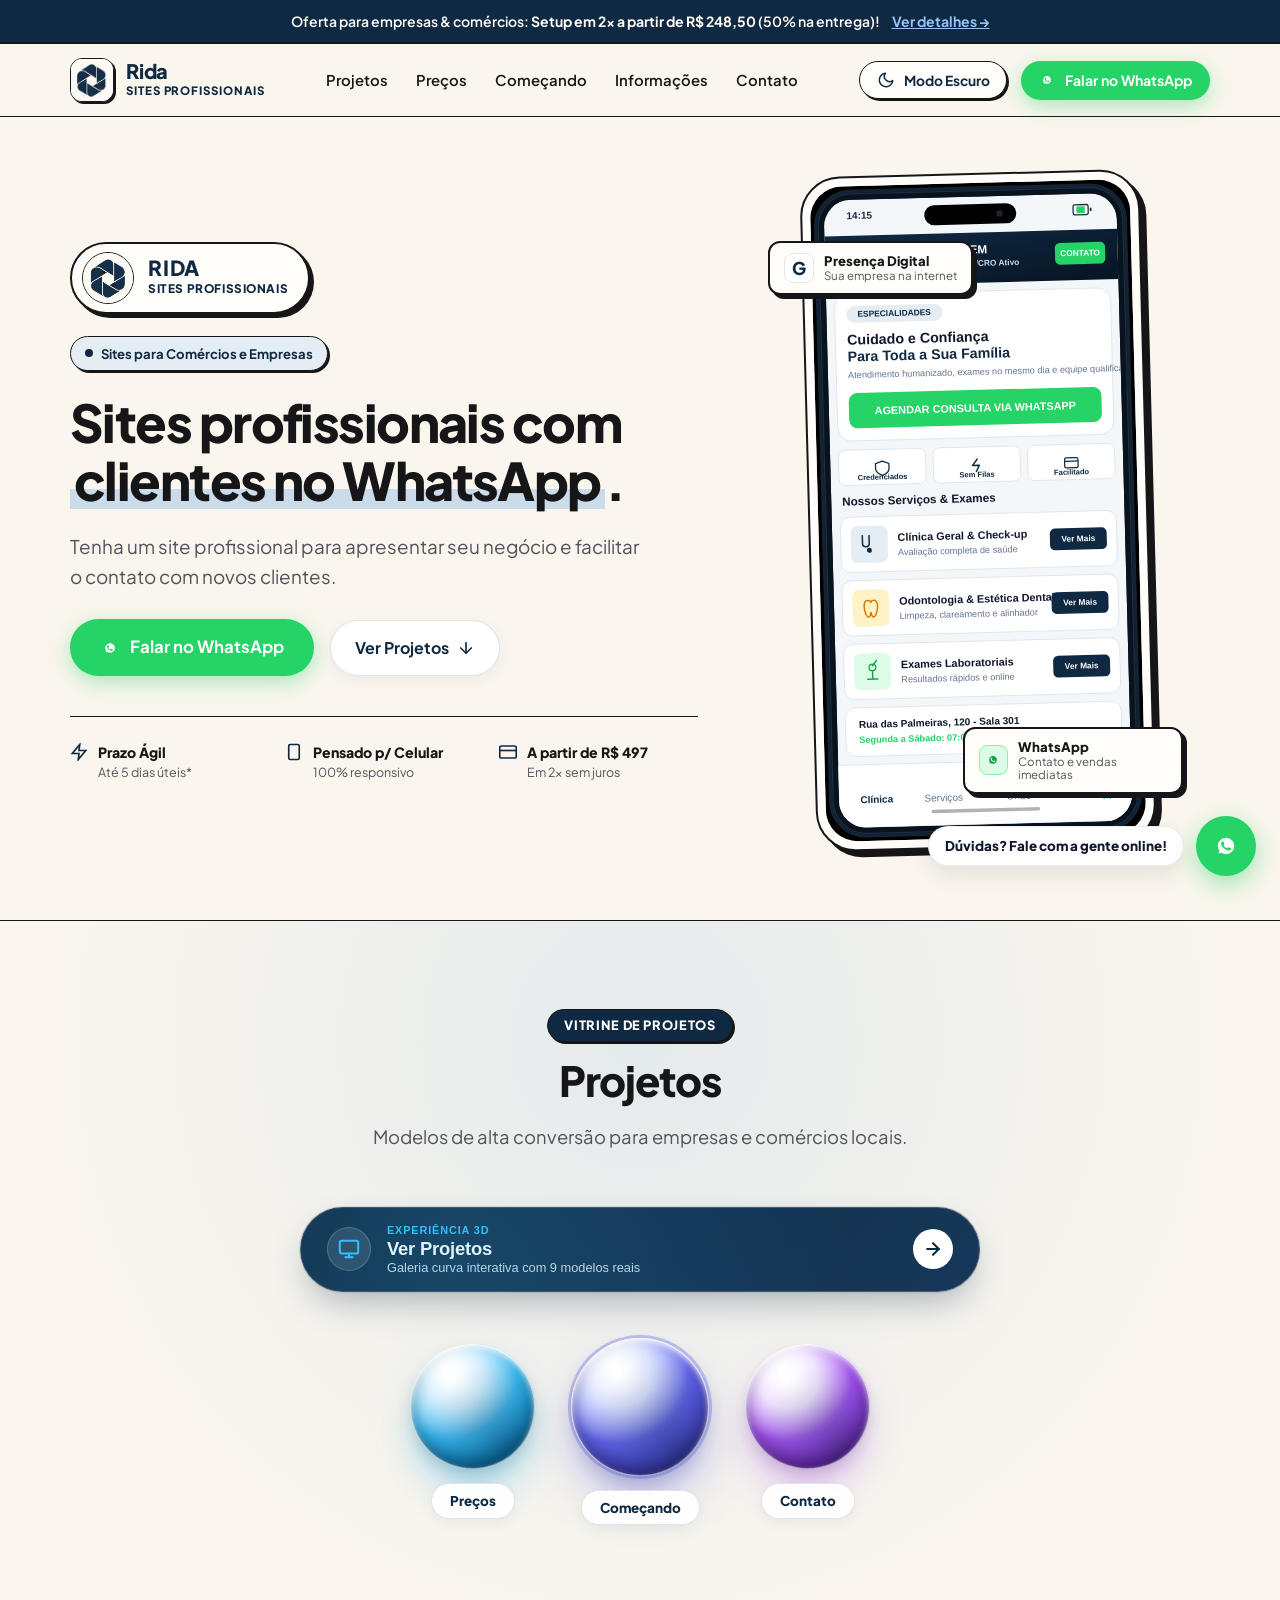
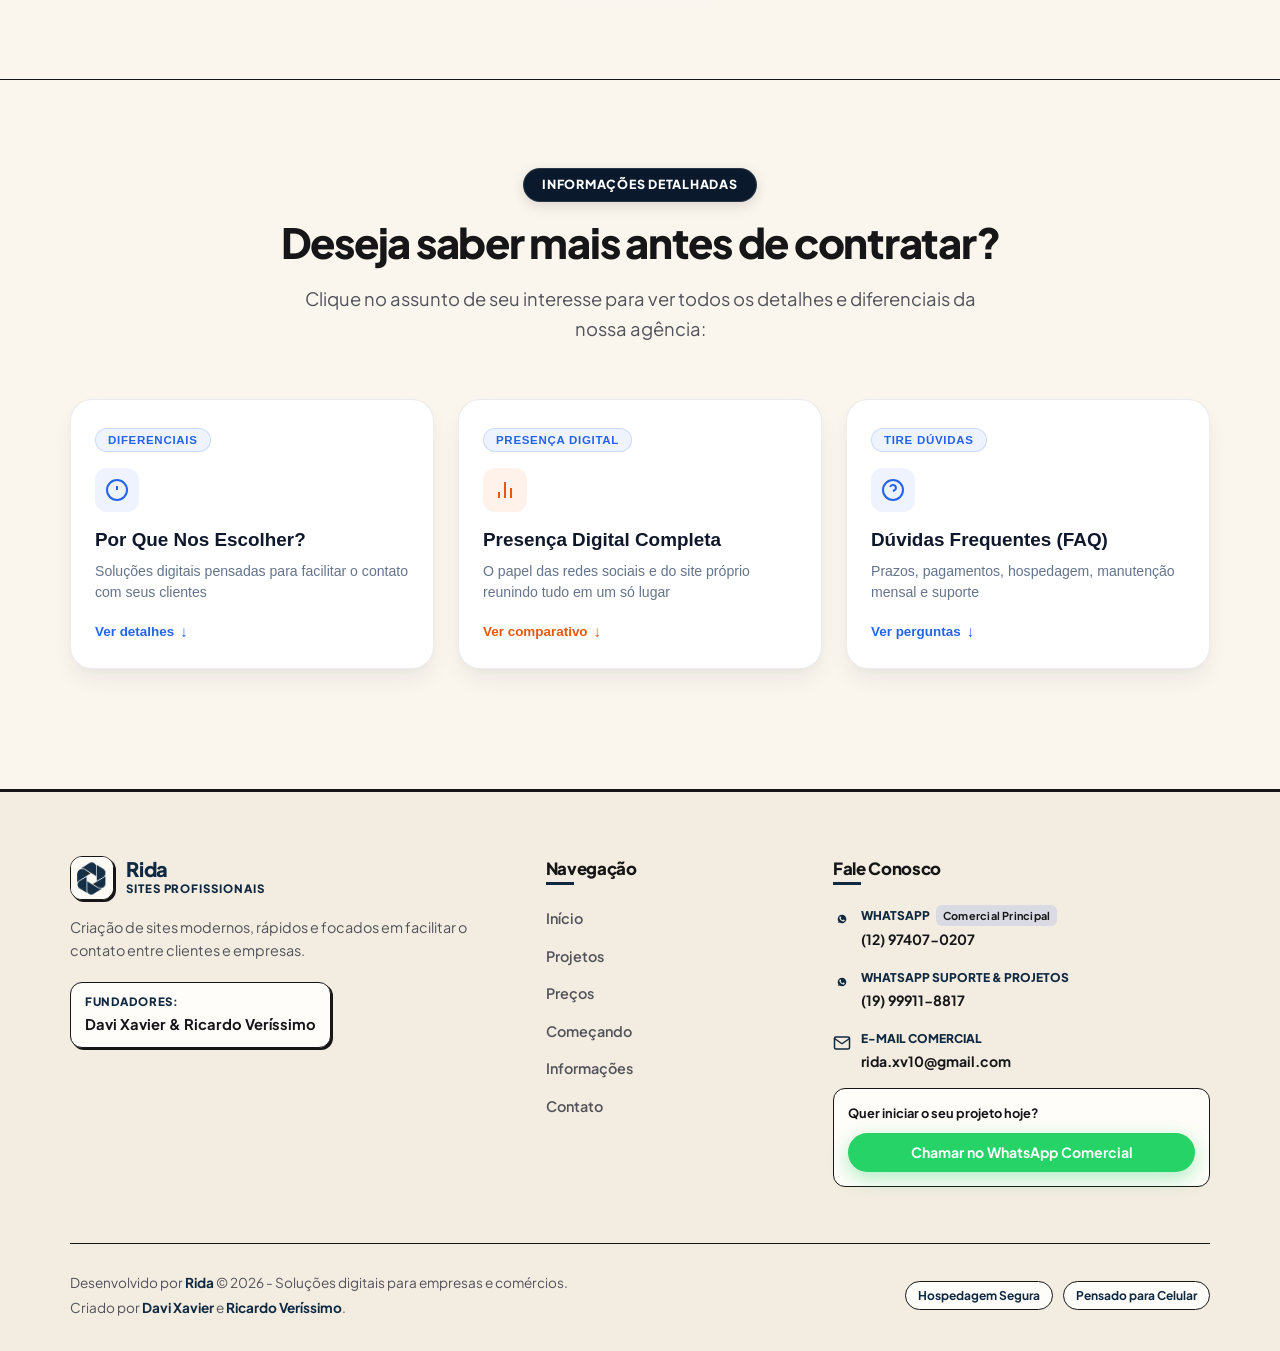
==== commit 979f320e: "novos sites para portifolio alem de alteração de sites antigos" ====
--- a/index.html
+++ b/index.html
@@ -8,7 +8,7 @@
   <link rel="preconnect" href="https://fonts.googleapis.com">
   <link rel="preconnect" href="https://fonts.gstatic.com" crossorigin>
   <link href="https://fonts.googleapis.com/css2?family=Plus+Jakarta+Sans:wght@400;500;600;700;800;900&family=Space+Grotesk:wght@600;700&display=swap" rel="stylesheet">
-  <link rel="stylesheet" href="styles.css?v=9.1">
+  <link rel="stylesheet" href="styles.css?v=9.4">
   <link rel="icon" type="image/png" href="assets/images/favicon.png">
   <link rel="apple-touch-icon" href="assets/images/favicon.png">
   <script>
@@ -275,7 +275,7 @@
             <div class="mathias-btn-content">
               <span class="mathias-btn-badge">EXPERIÊNCIA 3D</span>
               <span class="mathias-btn-title">Ver Projetos</span>
-              <span class="mathias-btn-sub">Galeria curva interativa com 7 modelos reais</span>
+              <span class="mathias-btn-sub">Galeria curva interativa com 9 modelos reais</span>
             </div>
             <div class="mathias-btn-arrow">
               <svg width="20" height="20" viewBox="0 0 24 24" fill="none" stroke="currentColor" stroke-width="2.5" stroke-linecap="round" stroke-linejoin="round">
@@ -314,7 +314,7 @@
         </div>
 
         <!-- ÁREA DE CARDS VISÍVEL APENAS NO CELULAR (MOBILE-ONLY SHOWCASE) -->
-        <!-- Substituído Glacy pela Academia VoltFit conforme solicitado -->
+        <!-- Vitrine Mobile: Cards de Demonstração em Alta Definição -->
         <div class="mobile-only-showcase">
           <div class="portfolio-grid">
             
@@ -404,6 +404,150 @@
                   <span>✓ Otimização de SEO Local Google</span>
                 </div>
                 <a href="https://doceriarida.vercel.app/" target="_blank" rel="noopener noreferrer" class="btn-view-live">
+                  <span>Visitar Site ao Vivo</span>
+                  <svg width="15" height="15" viewBox="0 0 24 24" fill="none" stroke="currentColor" stroke-width="2.5" stroke-linecap="round" stroke-linejoin="round">
+                    <path d="M18 13v6a2 2 0 0 1-2 2H5a2 2 0 0 1-2-2V8a2 2 0 0 1 2-2h6"></path>
+                    <polyline points="15 3 21 3 21 9"></polyline>
+                    <line x1="10" y1="14" x2="21" y2="3"></line>
+                  </svg>
+                </a>
+              </div>
+            </article>
+
+            <!-- Modelo 03: Plano Personalizado (Le Petit Bleu • Café & Bistrô Francês) -->
+            <article class="portfolio-card featured-project" id="modelo-cafeteria">
+              <div class="portfolio-mockup-wrapper">
+                <div class="card-orb-badge badge-destaque">
+                  <div class="mini-sphere sphere-gold"></div>
+                  <span>Plano Personalizado • Destaque</span>
+                </div>
+                <div class="phone-device-frame">
+                  <img src="assets/images/mockup-cafeteria.png" alt="Site Le Petit Bleu Café &amp; Bistrô - Exemplo Plano Personalizado" class="phone-device-screen">
+                </div>
+                <button class="btn-preview-zoom js-zoom-trigger" data-target="assets/images/mockup-cafeteria.png" data-title="Le Petit Bleu • Café &amp; Bistrô (Exemplo do Plano Personalizado)" aria-label="Ampliar Modelo Café &amp; Bistrô">
+                  <svg width="18" height="18" viewBox="0 0 24 24" fill="none" stroke="currentColor" stroke-width="2">
+                    <circle cx="11" cy="11" r="8"></circle>
+                    <line x1="21" y1="21" x2="16.65" y2="16.65"></line>
+                    <line x1="11" y1="8" x2="11" y2="14"></line>
+                    <line x1="8" y1="11" x2="14" y2="11"></line>
+                  </svg>
+                  <span>Ver em Tela Cheia</span>
+                </button>
+              </div>
+              <div class="portfolio-info">
+                <div class="portfolio-plan-pill plan-pill-personalizado">
+                  <span class="plan-pill-title">Plano Personalizado</span>
+                  <span class="plan-pill-price">Setup R$ 797 (ou 2x R$ 398,50) • R$ 77/mês</span>
+                </div>
+                <div class="portfolio-niche">Cafeteria, Bistrô &amp; Gastronomia Artesanal</div>
+                <h3 class="portfolio-item-title">Le Petit Bleu • Café &amp; Bistrô</h3>
+                <p class="portfolio-item-focus">
+                  <strong>Modelo do Plano Personalizado:</strong> Apresentação gastronômica sofisticada com cardápio digital completo, brunch autoral, reserva de mesas e atmosfera francesa sob medida.
+                </p>
+                <div class="portfolio-features">
+                  <span>✓ Cardápio Digital Completo de Especialidades</span>
+                  <span>✓ Design Editorial Elegante &amp; Exclusivo</span>
+                  <span>✓ Galeria de Ambientes e Pratos em Alta Resolução</span>
+                  <span>✓ Botão Direto para Reservas no WhatsApp</span>
+                  <span>✓ Localização e Horários de Atendimento Integrados</span>
+                </div>
+                <a href="https://rida-cafeteria.vercel.app/" target="_blank" rel="noopener noreferrer" class="btn-view-live">
+                  <span>Visitar Site ao Vivo</span>
+                  <svg width="15" height="15" viewBox="0 0 24 24" fill="none" stroke="currentColor" stroke-width="2.5" stroke-linecap="round" stroke-linejoin="round">
+                    <path d="M18 13v6a2 2 0 0 1-2 2H5a2 2 0 0 1-2-2V8a2 2 0 0 1 2-2h6"></path>
+                    <polyline points="15 3 21 3 21 9"></polyline>
+                    <line x1="10" y1="14" x2="21" y2="3"></line>
+                  </svg>
+                </a>
+              </div>
+            </article>
+
+            <!-- Modelo 04: Plano Personalizado (RIDANIS LAB • Tênis de Alta Performance) -->
+            <article class="portfolio-card featured-project" id="modelo-tenis">
+              <div class="portfolio-mockup-wrapper">
+                <div class="card-orb-badge badge-destaque">
+                  <div class="mini-sphere sphere-gold"></div>
+                  <span>Plano Personalizado • Destaque</span>
+                </div>
+                <div class="phone-device-frame">
+                  <img src="assets/images/mockup-tenis.png" alt="Site RIDANIS LAB Tênis - Exemplo Plano Personalizado" class="phone-device-screen">
+                </div>
+                <button class="btn-preview-zoom js-zoom-trigger" data-target="assets/images/mockup-tenis.png" data-title="RIDANIS LAB • Tênis (Exemplo do Plano Personalizado)" aria-label="Ampliar Modelo RIDANIS LAB">
+                  <svg width="18" height="18" viewBox="0 0 24 24" fill="none" stroke="currentColor" stroke-width="2">
+                    <circle cx="11" cy="11" r="8"></circle>
+                    <line x1="21" y1="21" x2="16.65" y2="16.65"></line>
+                    <line x1="11" y1="8" x2="11" y2="14"></line>
+                    <line x1="8" y1="11" x2="14" y2="11"></line>
+                  </svg>
+                  <span>Ver em Tela Cheia</span>
+                </button>
+              </div>
+              <div class="portfolio-info">
+                <div class="portfolio-plan-pill plan-pill-personalizado">
+                  <span class="plan-pill-title">Plano Personalizado</span>
+                  <span class="plan-pill-price">Setup R$ 797 (ou 2x R$ 398,50) • R$ 77/mês</span>
+                </div>
+                <div class="portfolio-niche">Calçados, Esportes &amp; Vitrine Tecnológica</div>
+                <h3 class="portfolio-item-title">RIDANIS LAB • Tênis de Performance</h3>
+                <p class="portfolio-item-focus">
+                  <strong>Modelo do Plano Personalizado:</strong> Landing page com visual de alta tecnologia, destaque de especificações técnicas, biomecânica e vitrine interativa para conversão rápida.
+                </p>
+                <div class="portfolio-features">
+                  <span>✓ Vitrine de Produtos com Detalhamento Tecnológico</span>
+                  <span>✓ Design Futurista de Alta Performance</span>
+                  <span>✓ Galeria de Detalhes, Solado e Materiais</span>
+                  <span>✓ Chamada Estratégica para Compra e WhatsApp</span>
+                  <span>✓ Estrutura 100% Otimizada para Celular</span>
+                </div>
+                <a href="https://rida-tenis.vercel.app/" target="_blank" rel="noopener noreferrer" class="btn-view-live">
+                  <span>Visitar Site ao Vivo</span>
+                  <svg width="15" height="15" viewBox="0 0 24 24" fill="none" stroke="currentColor" stroke-width="2.5" stroke-linecap="round" stroke-linejoin="round">
+                    <path d="M18 13v6a2 2 0 0 1-2 2H5a2 2 0 0 1-2-2V8a2 2 0 0 1 2-2h6"></path>
+                    <polyline points="15 3 21 3 21 9"></polyline>
+                    <line x1="10" y1="14" x2="21" y2="3"></line>
+                  </svg>
+                </a>
+              </div>
+            </article>
+
+            <!-- Modelo 05: Plano Personalizado (RIDA GELATO • Sorvetes Tropicais Artesanais) -->
+            <article class="portfolio-card featured-project" id="modelo-sorveteria">
+              <div class="portfolio-mockup-wrapper">
+                <div class="card-orb-badge badge-destaque">
+                  <div class="mini-sphere sphere-gold"></div>
+                  <span>Plano Personalizado • Destaque</span>
+                </div>
+                <div class="phone-device-frame">
+                  <img src="assets/images/mockup-sorveteria.png" alt="Site RIDA GELATO Sorvetes Tropicais - Exemplo Plano Personalizado" class="phone-device-screen">
+                </div>
+                <button class="btn-preview-zoom js-zoom-trigger" data-target="assets/images/mockup-sorveteria.png" data-title="RIDA GELATO • Sorvetes Artesanais (Exemplo do Plano Personalizado)" aria-label="Ampliar Modelo RIDA GELATO">
+                  <svg width="18" height="18" viewBox="0 0 24 24" fill="none" stroke="currentColor" stroke-width="2">
+                    <circle cx="11" cy="11" r="8"></circle>
+                    <line x1="21" y1="21" x2="16.65" y2="16.65"></line>
+                    <line x1="11" y1="8" x2="11" y2="14"></line>
+                    <line x1="8" y1="11" x2="14" y2="11"></line>
+                  </svg>
+                  <span>Ver em Tela Cheia</span>
+                </button>
+              </div>
+              <div class="portfolio-info">
+                <div class="portfolio-plan-pill plan-pill-personalizado">
+                  <span class="plan-pill-title">Plano Personalizado</span>
+                  <span class="plan-pill-price">Setup R$ 797 (ou 2x R$ 398,50) • R$ 77/mês</span>
+                </div>
+                <div class="portfolio-niche">Sorveteria, Gelato Artesanal &amp; Sobremesas</div>
+                <h3 class="portfolio-item-title">RIDA GELATO • Sorvetes Artesanais</h3>
+                <p class="portfolio-item-focus">
+                  <strong>Modelo do Plano Personalizado:</strong> Landing page de alta conversão para sorvetes e gelatos, com vitrine interativa 360°, seleção dinâmica de sabores, combos e pedidos diretos no WhatsApp.
+                </p>
+                <div class="portfolio-features">
+                  <span>✓ Vitrine de Sabores Interativa &amp; Visual Tropical</span>
+                  <span>✓ Apresentação de Potes Colecionáveis de 473ml</span>
+                  <span>✓ Seletor de Sabores e Informações Nutricionais</span>
+                  <span>✓ Botão de Pedidos Direto no WhatsApp</span>
+                  <span>✓ Design Responsivo de Alta Conversão</span>
+                </div>
+                <a href="https://rida-sorveteria.vercel.app/" target="_blank" rel="noopener noreferrer" class="btn-view-live">
                   <span>Visitar Site ao Vivo</span>
                   <svg width="15" height="15" viewBox="0 0 24 24" fill="none" stroke="currentColor" stroke-width="2.5" stroke-linecap="round" stroke-linejoin="round">
                     <path d="M18 13v6a2 2 0 0 1-2 2H5a2 2 0 0 1-2-2V8a2 2 0 0 1 2-2h6"></path>
@@ -1311,6 +1455,7 @@
           <button type="button" class="category-select-item" data-category="jornalismo">Jornalismo</button>
           <button type="button" class="category-select-item" data-category="cafeteria">Cafeteria & Bistrô</button>
           <button type="button" class="category-select-item" data-category="ecommerce">Esportes & 3D</button>
+          <button type="button" class="category-select-item" data-category="sorveteria">Sorveteria & Gelato</button>
         </div>
       </div>
 
@@ -1340,6 +1485,6 @@
     </footer>
   </div>
 
-  <script src="script.js?v=9.1"></script>
+  <script src="script.js?v=9.4"></script>
 </body>
 </html>
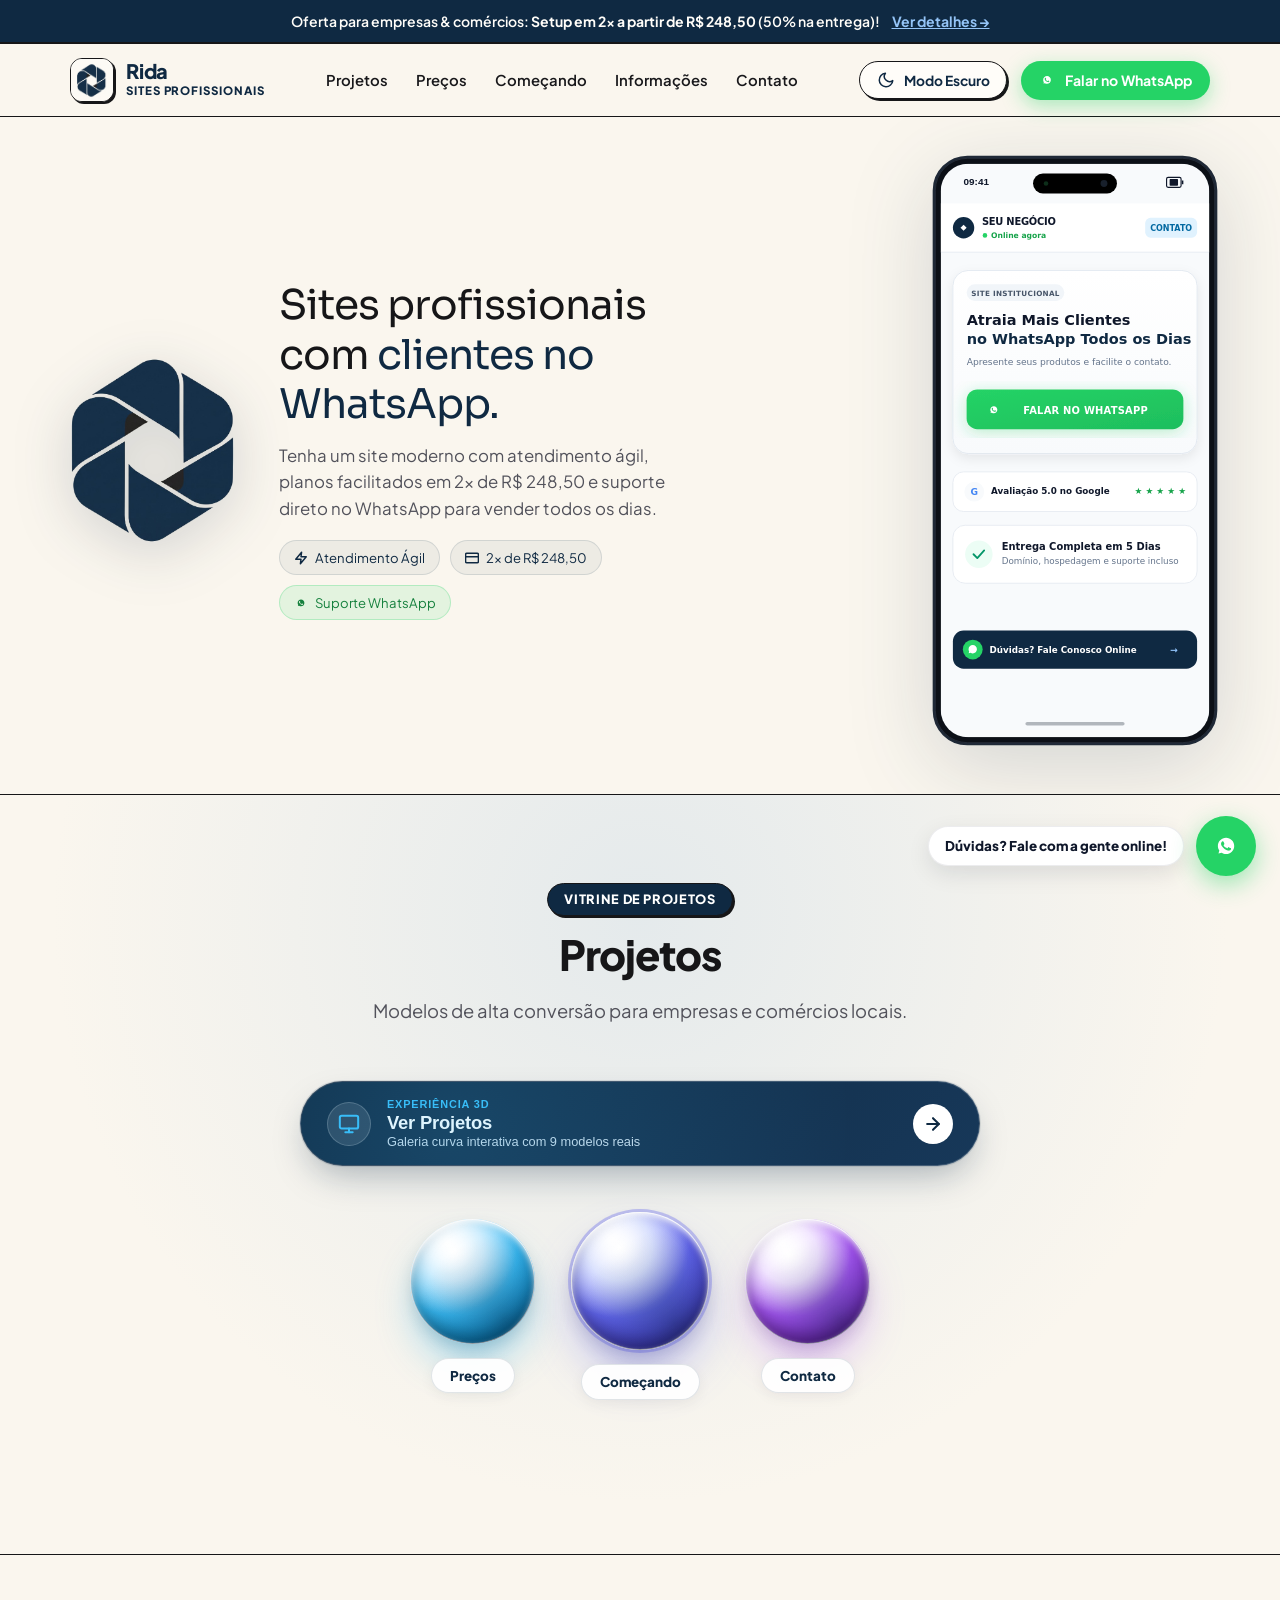
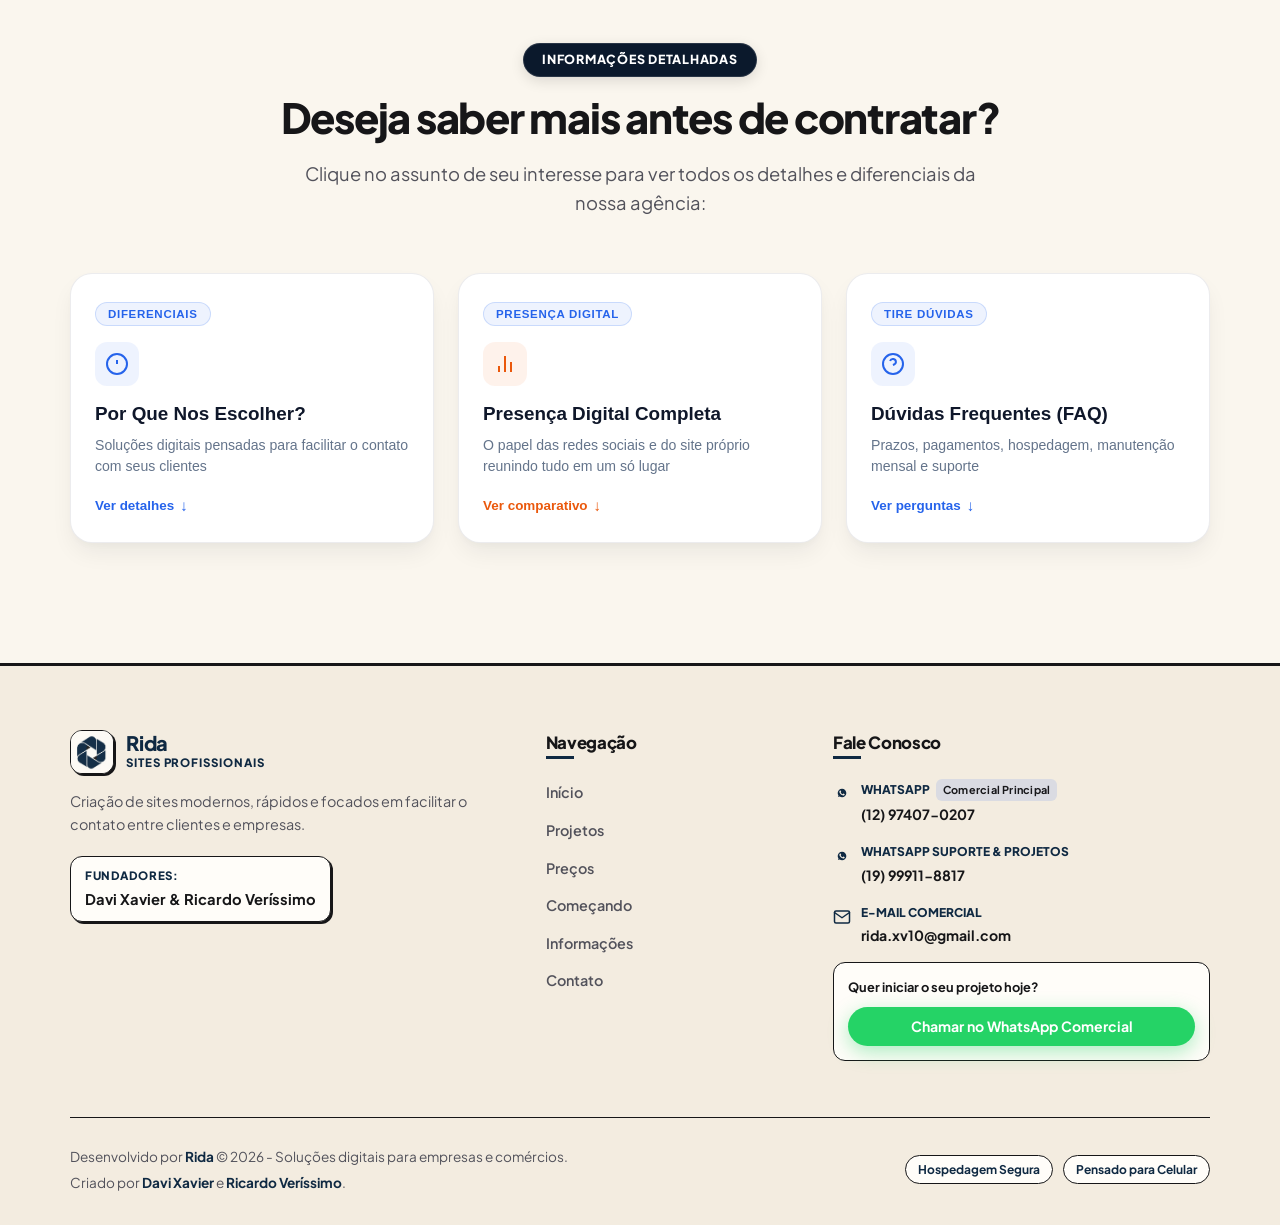
==== commit 15cd746b: "refactor: simplifica termos de pagamento e adiciona drawer expansivel nos planos" ====
--- a/index.html
+++ b/index.html
@@ -7,22 +7,22 @@
   <meta name="description" content="Criamos sites profissionais, rápidos e focados em atrair clientes para o seu comércio. Destaque-se no Google e venda pelo WhatsApp. Setup R$ 497.">
   <link rel="preconnect" href="https://fonts.googleapis.com">
   <link rel="preconnect" href="https://fonts.gstatic.com" crossorigin>
-  <link href="https://fonts.googleapis.com/css2?family=Plus+Jakarta+Sans:wght@400;500;600;700;800;900&family=Space+Grotesk:wght@600;700&display=swap" rel="stylesheet">
-  <link rel="stylesheet" href="styles.css?v=9.4">
+  <link href="https://fonts.googleapis.com/css2?family=Sora:wght@300;400;500;600;700&family=Plus+Jakarta+Sans:wght@400;500;600;700;800;900&family=Space+Grotesk:wght@600;700&display=swap" rel="stylesheet">
+  <link rel="stylesheet" href="styles.css?v=10.1">
   <link rel="icon" type="image/png" href="assets/images/favicon.png">
   <link rel="apple-touch-icon" href="assets/images/favicon.png">
   <script>
     (function() {
       try {
         var theme = localStorage.getItem('rida_theme_mode');
-        if (theme === 'dark') {
+        if (theme === 'dark' || !theme) {
           document.documentElement.classList.add('dark-mode');
         }
       } catch(e) {}
     })();
   </script>
 </head>
-<body>
+<body class="dark-mode">
 
   <!-- ================= ABERTURA DE ENTRADA (MÁXIMO 1.5s - LOGO ROLANDO COMO ESFERA) ================= -->
   <div id="siteSplash" class="site-splash" role="status" aria-label="Abertura Rida">
@@ -139,113 +139,63 @@
   </header>
 
   <main id="mainContent">
-<section class="hero-section" id="inicio">
-      <div class="container hero-grid">
-        <div class="hero-content">
-          
-          <div class="hero-brand-top">
-            <div class="hero-logo-box">
-              <img src="assets/images/logo-rida.png" alt="Logo Rida" class="hero-logo-img">
-            </div>
-            <div class="hero-brand-meta">
-              <span class="hero-brand-title">RIDA</span>
-              <span class="hero-brand-badge">Sites Profissionais</span>
-            </div>
-          </div>
-
-          <div class="badge-pill">
-            <span class="badge-dot"></span>
-            <span>Sites para Comércios e Empresas</span>
-          </div>
-
-          <!-- Título Ultrarresumido e Direto -->
-          <h1 class="hero-title">
-            Sites profissionais com <span class="highlight-title">clientes no WhatsApp</span>.
-          </h1>
-
-          <!-- Subtítulo de 1 linha -->
-          <p class="hero-subtitle">
-            Tenha um site profissional para apresentar seu negócio e facilitar o contato com novos clientes.
-          </p>
-
-          <!-- Botões de Ação Imediata -->
-          <div class="hero-actions">
-            <a href="https://wa.me/5512974070207?text=Ol%C3%A1!%20Gostaria%20de%20um%20site%20profissional%20para%20o%20meu%20neg%C3%B3cio." target="_blank" rel="noopener noreferrer" class="btn-whatsapp btn-whatsapp-lg js-whatsapp-link">
-              <span class="whatsapp-icon-circle">
-                <svg viewBox="0 0 24 24" width="20" height="20" fill="currentColor">
+    <section class="hero-section hero-clean-showcase" id="inicio">
+      <div class="container hero-clean-container">
+        <!-- Coluna da Marca: Logo Interativa + Título Sora 400 -->
+        <div class="hero-brand-col">
+          <!-- Logo Interativa (Desktop: ao lado e maior; Mobile: embaixo da escrita) -->
+          <div class="hero-interactive-logo-wrap" id="heroInteractiveLogo" tabindex="0" role="button" aria-label="Rida Sites Profissionais">
+            <div class="hero-logo-spin-wrap">
+              <img src="assets/images/logo-rida-transparent.png" alt="Logo Rida" class="hero-rida-logo-img logo-light-ver">
+              <img src="assets/images/logo-rida-white.png" alt="Logo Rida" class="hero-rida-logo-img logo-dark-ver">
+            </div>
+            <div class="hero-logo-brand-reveal">
+              <span class="hero-brand-name">RIDA</span>
+              <span class="hero-brand-sub">Sites Profissionais</span>
+            </div>
+          </div>
+
+          <!-- Texto Hero (Sora 400 + Subtítulo e Informações Básicas) -->
+          <div class="hero-clean-text-wrap">
+            <h1 class="hero-title-sora">
+              <span class="hero-line-block">Sites profissionais</span>
+              <span class="hero-line-block">com <span class="highlight-sora">clientes no WhatsApp.</span></span>
+            </h1>
+
+            <!-- Parágrafo com informações básicas sem negrito -->
+            <p class="hero-clean-subtitle">
+              Tenha um site moderno com atendimento ágil, planos facilitados em 2x de R$ 248,50 e suporte direto no WhatsApp para vender todos os dias.
+            </p>
+
+            <!-- Pílulas de Destaque no padrão do site -->
+            <div class="hero-clean-highlights">
+              <div class="hero-highlight-pill">
+                <svg width="14" height="14" viewBox="0 0 24 24" fill="none" stroke="currentColor" stroke-width="2.5" stroke-linecap="round" stroke-linejoin="round">
+                  <polygon points="13 2 3 14 12 14 11 22 21 10 12 10 13 2"></polygon>
+                </svg>
+                <span>Atendimento Ágil</span>
+              </div>
+              <div class="hero-highlight-pill">
+                <svg width="14" height="14" viewBox="0 0 24 24" fill="none" stroke="currentColor" stroke-width="2.5" stroke-linecap="round" stroke-linejoin="round">
+                  <rect x="1" y="4" width="22" height="16" rx="2" ry="2"></rect>
+                  <line x1="1" y1="10" x2="23" y2="10"></line>
+                </svg>
+                <span>2x de R$ 248,50</span>
+              </div>
+              <div class="hero-highlight-pill highlight-wa">
+                <svg width="14" height="14" viewBox="0 0 24 24" fill="currentColor">
                   <path d="M12.031 6.172c-3.181 0-5.767 2.586-5.768 5.766-.001 1.298.38 2.27 1.019 3.287l-.582 2.128 2.182-.573c.978.58 1.911.928 3.145.929 3.178 0 5.767-2.587 5.768-5.766 0-3.18-2.587-5.771-5.764-5.771zm3.392 8.244c-.144.405-.837.774-1.17.824-.299.045-.677.063-1.092-.069-.252-.08-.575-.187-.988-.365-1.739-.751-2.874-2.502-2.961-2.617-.087-.116-.708-.94-.708-1.793s.448-1.273.607-1.446c.159-.173.346-.217.462-.217l.332.006c.106.005.249-.04.39.299.144.347.491 1.2.534 1.287.043.087.072.188.014.303-.058.116-.087.188-.173.289l-.26.303c-.087.086-.177.18-.076.353.101.173.449.741.964 1.2.662.591 1.221.774 1.394.86.173.086.275.072.376-.044.101-.116.433-.506.549-.68.116-.173.231-.144.39-.086s1.011.477 1.184.564.289.13.332.202c.044.073.044.419-.1.824z"/>
                 </svg>
-              </span>
-              <span>Falar no WhatsApp</span>
-            </a>
-            
-            <a href="#portfolio" class="btn-secondary">
-              <span>Ver Projetos</span>
-              <svg width="18" height="18" viewBox="0 0 24 24" fill="none" stroke="currentColor" stroke-width="2.2" stroke-linecap="round" stroke-linejoin="round">
-                <line x1="12" y1="5" x2="12" y2="19"></line>
-                <polyline points="19 12 12 19 5 12"></polyline>
-              </svg>
-            </a>
-          </div>
-
-          <!-- Destaques Curtos -->
-          <div class="hero-trust-row">
-            <div class="trust-item">
-              <span class="trust-icon">
-                <svg width="18" height="18" viewBox="0 0 24 24" fill="none" stroke="currentColor" stroke-width="2.2"><polygon points="13 2 3 14 12 14 11 22 21 10 12 10 13 2"></polygon></svg>
-              </span>
-              <div class="trust-text">
-                <strong>Prazo Ágil</strong>
-                <span>Até 5 dias úteis*</span>
-              </div>
-            </div>
-            <div class="trust-item">
-              <span class="trust-icon">
-                <svg width="18" height="18" viewBox="0 0 24 24" fill="none" stroke="currentColor" stroke-width="2.2"><rect x="5" y="2" width="14" height="20" rx="2" ry="2"></rect><line x1="12" y1="18" x2="12.01" y2="18"></line></svg>
-              </span>
-              <div class="trust-text">
-                <strong>Pensado p/ Celular</strong>
-                <span>100% responsivo</span>
-              </div>
-            </div>
-            <div class="trust-item">
-              <span class="trust-icon">
-                <svg width="18" height="18" viewBox="0 0 24 24" fill="none" stroke="currentColor" stroke-width="2.2"><rect x="1" y="4" width="22" height="16" rx="2" ry="2"></rect><line x1="1" y1="10" x2="23" y2="10"></line></svg>
-              </span>
-              <div class="trust-text">
-                <strong>A partir de R$ 497</strong>
-                <span>Em 2x sem juros</span>
-              </div>
-            </div>
-          </div>
-        </div>
-
-        <!-- Visual Hero (Celular) -->
-        <div class="hero-visual">
-          <div class="phone-frame-container">
-            <div class="floating-bubble bubble-google">
-              <span class="google-logo">G</span>
-              <div>
-                <strong>Presença Digital</strong>
-                <small>Sua empresa na internet</small>
-              </div>
-            </div>
-
-            <div class="phone-mockup-main">
-              <div class="phone-inner">
-                <img src="assets/images/mockup-oficina-clinica.svg" alt="Modelo Profissional" class="phone-mockup-img" id="heroPreviewImg">
-              </div>
-            </div>
-
-            <div class="floating-bubble bubble-whatsapp">
-              <span class="wa-badge">
-                <svg viewBox="0 0 24 24" width="16" height="16" fill="#16A34A"><path d="M12.031 6.172c-3.181 0-5.767 2.586-5.768 5.766-.001 1.298.38 2.27 1.019 3.287l-.582 2.128 2.182-.573c.978.58 1.911.928 3.145.929 3.178 0 5.767-2.587 5.768-5.766 0-3.18-2.587-5.771-5.764-5.771zm3.392 8.244c-.144.405-.837.774-1.17.824-.299.045-.677.063-1.092-.069-.252-.08-.575-.187-.988-.365-1.739-.751-2.874-2.502-2.961-2.617-.087-.116-.708-.94-.708-1.793s.448-1.273.607-1.446c.159-.173.346-.217.462-.217l.332.006c.106.005.249-.04.39.299.144.347.491 1.2.534 1.287.043.087.072.188.014.303-.058.116-.087.188-.173.289l-.26.303c-.087.086-.177.18-.076.353.101.173.449.741.964 1.2.662.591 1.221.774 1.394.86.173.086.275.072.376-.044.101-.116.433-.506.549-.68.116-.173.231-.144.39-.086s1.011.477 1.184.564.289.13.332.202c.044.073.044.419-.1.824z"/></svg>
-              </span>
-              <div>
-                <strong>WhatsApp</strong>
-                <small>Contato e vendas imediatas</small>
-              </div>
-            </div>
+                <span>Suporte WhatsApp</span>
+              </div>
+            </div>
+          </div>
+        </div>
+
+        <!-- Coluna do Celular: Mockup Simplificado (Garante presença e altura na primeira dobra) -->
+        <div class="hero-phone-col">
+          <div class="hero-phone-device">
+            <img src="assets/images/mockup-hero-clean.svg" alt="Demonstração de Site Profissional no Celular" class="hero-phone-img" loading="eager">
           </div>
         </div>
       </div>
@@ -622,7 +572,7 @@
                 </div>
                 <div class="payment-terms">
                   <span class="badge-terms">Condição Facilitada</span>
-                  <p>Pago em 2x: <strong>50% para iniciar (R$ 248,50)</strong> e <strong>50% na entrega (R$ 248,50)</strong> com tudo aprovado por você.</p>
+                  <p>50% na entrada e 50% na entrega do site.</p>
                 </div>
               </div>
 
@@ -644,8 +594,20 @@
               </div>
             </div>
 
+            <!-- Botão Ver o que está incluso no plano -->
+            <div class="pricing-drawer-toggle-wrap">
+              <button type="button" class="btn-toggle-includes js-toggle-includes" aria-expanded="false" aria-controls="includes-essencial" id="btn-toggle-essencial">
+                <span class="toggle-btn-text">Ver o que está incluso no plano</span>
+                <span class="toggle-btn-icon" aria-hidden="true">
+                  <svg width="15" height="15" viewBox="0 0 24 24" fill="none" stroke="currentColor" stroke-width="2.2" stroke-linecap="round" stroke-linejoin="round">
+                    <polyline points="6 9 12 15 18 9"></polyline>
+                  </svg>
+                </span>
+              </button>
+            </div>
+
             <!-- O que inclui? -->
-            <div class="pricing-includes">
+            <div class="pricing-includes pricing-drawer-content" id="includes-essencial" hidden>
               <div class="text-center" style="margin-bottom: 12px;">
                 <span class="includes-plus-badge">Recursos Inclusos no Plano</span>
                 <h4 class="includes-title" style="margin-bottom: 0;">O que está incluso:</h4>
@@ -732,7 +694,7 @@
                 </div>
                 <div class="payment-terms">
                   <span class="badge-terms">Condição Facilitada</span>
-                  <p>Pago em 2x: <strong>50% para iniciar (R$ 398,50)</strong> e <strong>50% na entrega (R$ 398,50)</strong> com tudo aprovado por você.</p>
+                  <p>50% na entrada e 50% na entrega do site.</p>
                 </div>
               </div>
 
@@ -754,8 +716,20 @@
               </div>
             </div>
 
+            <!-- Botão Ver o que está incluso no plano -->
+            <div class="pricing-drawer-toggle-wrap">
+              <button type="button" class="btn-toggle-includes js-toggle-includes" aria-expanded="false" aria-controls="includes-personalizado" id="btn-toggle-personalizado">
+                <span class="toggle-btn-text">Ver o que está incluso no plano</span>
+                <span class="toggle-btn-icon" aria-hidden="true">
+                  <svg width="15" height="15" viewBox="0 0 24 24" fill="none" stroke="currentColor" stroke-width="2.2" stroke-linecap="round" stroke-linejoin="round">
+                    <polyline points="6 9 12 15 18 9"></polyline>
+                  </svg>
+                </span>
+              </button>
+            </div>
+
             <!-- O que inclui? -->
-            <div class="pricing-includes">
+            <div class="pricing-includes pricing-drawer-content" id="includes-personalizado" hidden>
               <div class="text-center" style="margin-bottom: 12px;">
                 <span class="includes-plus-badge">Recursos Inclusos no Plano</span>
                 <h4 class="includes-title" style="margin-bottom: 0;">O que está incluso:</h4>
@@ -1485,6 +1459,6 @@
     </footer>
   </div>
 
-  <script src="script.js?v=9.4"></script>
+  <script src="script.js?v=9.5"></script>
 </body>
 </html>
--- a/styles.css
+++ b/styles.css
@@ -448,23 +448,400 @@
 
 /* ================= 1. HERO SECTION ================= */
 .hero-section {
-  padding: 56px 0 72px 0;
+  padding: 64px 0 80px 0;
   position: relative;
   background-color: var(--bg-cream-primary);
   border-bottom: var(--border-black);
+  overflow: hidden;
+}
+
+/* ================= HERO MODELO MINIMALISTA (SORA 400, PRIMEIRA DOBRA AMPLIADA, MOCKUP CLEAN) ================= */
+.hero-clean-showcase {
+  min-height: calc(82vh - 60px);
+  display: flex;
+  align-items: center;
+  justify-content: center;
+  padding: 32px 0 42px 0;
+  position: relative;
+  background-color: var(--bg-cream-primary);
+  border-bottom: var(--border-black);
+  overflow: hidden;
+}
+
+body.dark-mode .hero-clean-showcase {
+  background-color: #07090E;
+  border-bottom: 1px solid rgba(255, 255, 255, 0.08);
+}
+
+.hero-clean-container {
+  display: grid;
+  grid-template-columns: 1.15fr 0.85fr;
+  align-items: center;
+  justify-content: space-between;
+  gap: 44px;
+  max-width: 1200px;
+  margin: 0 auto;
+  position: relative;
+  width: 100%;
+}
+
+/* Coluna da Marca (Logo + Texto) */
+.hero-brand-col {
+  display: flex;
+  flex-direction: row;
+  align-items: center;
+  gap: 34px;
+  width: 100%;
+}
+
+/* Envoltório de Texto */
+.hero-clean-text-wrap {
+  flex: 1;
+}
+
+/* Título em Sora 400 */
+.hero-title-sora {
+  font-family: 'Sora', -apple-system, BlinkMacSystemFont, 'Segoe UI', Roboto, sans-serif;
+  font-weight: 400;
+  font-size: clamp(2.2rem, 3.2vw, 3.35rem);
+  line-height: 1.2;
+  letter-spacing: -0.025em;
+  color: var(--black-line);
+  margin: 0;
+  word-break: normal;
+}
+
+body.dark-mode .hero-title-sora {
+  color: #FFFFFF;
+}
+
+.hero-title-sora .highlight-sora {
+  font-weight: 400;
+  color: var(--navy-primary);
+}
+
+body.dark-mode .hero-title-sora .highlight-sora {
+  color: #93C5FD;
+}
+
+/* Subtítulo Clean sem negrito */
+.hero-clean-subtitle {
+  font-family: 'Plus Jakarta Sans', system-ui, sans-serif;
+  font-size: 1.05rem;
+  line-height: 1.58;
+  font-weight: 400;
+  color: var(--text-muted);
+  margin-top: 14px;
+  max-width: 530px;
+}
+
+body.dark-mode .hero-clean-subtitle {
+  color: #94A3B8;
+}
+
+.hero-clean-subtitle strong {
+  color: var(--navy-primary);
+  font-weight: 400;
+}
+
+body.dark-mode .hero-clean-subtitle strong {
+  color: #FFFFFF;
+  font-weight: 400;
+}
+
+/* Pílulas de Destaque sem negrito */
+.hero-clean-highlights {
+  display: flex;
+  align-items: center;
+  gap: 10px;
+  flex-wrap: wrap;
+  margin-top: 18px;
+}
+
+.hero-highlight-pill {
+  display: inline-flex;
+  align-items: center;
+  gap: 7px;
+  padding: 6px 14px;
+  border-radius: var(--radius-full);
+  font-family: 'Plus Jakarta Sans', system-ui, sans-serif;
+  font-size: 0.82rem;
+  font-weight: 400;
+  background-color: rgba(15, 41, 66, 0.05);
+  color: var(--navy-primary);
+  border: 1px solid rgba(15, 41, 66, 0.12);
+  transition: all 0.2s ease;
+}
+
+body.dark-mode .hero-highlight-pill {
+  background-color: rgba(255, 255, 255, 0.06);
+  color: #E2E8F0;
+  border-color: rgba(255, 255, 255, 0.12);
+}
+
+.hero-highlight-pill svg {
+  flex-shrink: 0;
+}
+
+.hero-highlight-pill.highlight-wa {
+  color: #15803D;
+  background-color: rgba(37, 211, 102, 0.1);
+  border-color: rgba(37, 211, 102, 0.25);
+}
+
+body.dark-mode .hero-highlight-pill.highlight-wa {
+  color: #4ADE80;
+  background-color: rgba(37, 211, 102, 0.12);
+  border-color: rgba(37, 211, 102, 0.25);
+}
+
+/* Container da Logo Interativa (Desktop: ao lado do texto e com foco no giro) */
+.hero-interactive-logo-wrap {
+  display: inline-flex;
+  flex-direction: column;
+  align-items: center;
+  justify-content: center;
+  position: relative;
+  cursor: pointer;
+  user-select: none;
+  flex-shrink: 0;
+  border-radius: var(--radius-full);
+  transition: all 0.3s ease;
+}
+
+/* Envoltório da Logo que Roda Parada no Lugar (Desktop: 185px) */
+.hero-logo-spin-wrap {
+  width: 185px;
+  height: 185px;
+  display: flex;
+  align-items: center;
+  justify-content: center;
+  flex-shrink: 0;
+  transition: transform 0.85s cubic-bezier(0.2, 0.9, 0.3, 1);
+  will-change: transform;
+}
+
+.hero-interactive-logo-wrap:hover .hero-logo-spin-wrap,
+.hero-interactive-logo-wrap.is-active .hero-logo-spin-wrap {
+  transform: rotate(360deg);
+}
+
+.hero-rida-logo-img {
+  width: 100%;
+  height: 100%;
+  object-fit: contain;
+  display: block;
+  filter: drop-shadow(0 12px 28px rgba(15, 41, 66, 0.18));
+  pointer-events: none;
+}
+
+body.dark-mode .hero-rida-logo-img {
+  filter: drop-shadow(0 16px 36px rgba(0, 0, 0, 0.85));
+}
+
+/* Alternância Light / Dark da Logo Oficial */
+body:not(.dark-mode) .logo-dark-ver {
+  display: none !important;
+}
+
+body:not(.dark-mode) .logo-light-ver {
+  display: block !important;
+}
+
+body.dark-mode .logo-light-ver {
+  display: none !important;
+}
+
+body.dark-mode .logo-dark-ver {
+  display: block !important;
+}
+
+/* Revelação Suave do Texto RIDA ao Passar o Mouse (Desktop: abaixo da logo, sem empurrar o título) */
+.hero-logo-brand-reveal {
+  position: absolute;
+  top: calc(100% + 10px);
+  left: 50%;
+  transform: translateX(-50%) translateY(8px);
+  display: flex;
+  flex-direction: column;
+  align-items: center;
+  justify-content: center;
+  text-align: center;
+  opacity: 0;
+  pointer-events: none;
+  white-space: nowrap;
+  transition: 
+    opacity 0.45s cubic-bezier(0.16, 1, 0.3, 1),
+    transform 0.45s cubic-bezier(0.16, 1, 0.3, 1);
+}
+
+.hero-interactive-logo-wrap:hover .hero-logo-brand-reveal,
+.hero-interactive-logo-wrap.is-active .hero-logo-brand-reveal {
+  opacity: 1;
+  transform: translateX(-50%) translateY(0);
+}
+
+.hero-logo-brand-reveal .hero-brand-name {
+  font-family: 'Sora', sans-serif;
+  font-size: 1.75rem;
+  font-weight: 700;
+  letter-spacing: 0.12em;
+  color: var(--navy-primary);
+  line-height: 1;
+}
+
+body.dark-mode .hero-logo-brand-reveal .hero-brand-name {
+  color: #FFFFFF;
+}
+
+.hero-logo-brand-reveal .hero-brand-sub {
+  font-family: 'Sora', sans-serif;
+  font-size: 0.7rem;
+  font-weight: 600;
+  letter-spacing: 0.22em;
+  text-transform: uppercase;
+  color: var(--text-muted);
+  margin-top: 5px;
+  line-height: 1;
+}
+
+body.dark-mode .hero-logo-brand-reveal .hero-brand-sub {
+  color: #94A3B8;
+}
+
+/* Coluna do Celular no Hero (Garante a altura vertical imersiva da primeira dobra) */
+.hero-phone-col {
+  display: flex;
+  align-items: center;
+  justify-content: flex-end;
+  position: relative;
+}
+
+.hero-phone-device {
+  width: 100%;
+  max-width: 290px;
+  height: auto;
+  position: relative;
+  transition: transform 0.4s cubic-bezier(0.16, 1, 0.3, 1);
+  will-change: transform;
+}
+
+.hero-phone-device:hover {
+  transform: translateY(-5px) scale(1.015);
+}
+
+.hero-phone-img {
+  width: 100%;
+  height: auto;
+  display: block;
+  filter: drop-shadow(0 20px 42px rgba(15, 41, 66, 0.16));
+}
+
+body.dark-mode .hero-phone-img {
+  filter: drop-shadow(0 26px 54px rgba(0, 0, 0, 0.85));
+}
+
+/* Regras Responsivas para Celular (Mobile): Logo fica embaixo da escrita */
+.hero-line-block {
+  display: inline;
+}
+
+@media (max-width: 900px) {
+  .hero-line-block {
+    display: block;
+  }
+  .hero-clean-showcase {
+    min-height: auto;
+    padding: 52px 0 60px 0;
+  }
+  .hero-clean-container {
+    display: flex;
+    flex-direction: column;
+    align-items: flex-start;
+    gap: 30px;
+  }
+  .hero-brand-col {
+    display: flex;
+    flex-direction: column;
+    align-items: flex-start;
+    gap: 24px;
+    width: 100%;
+  }
+  .hero-clean-text-wrap {
+    order: 1;
+    width: 100%;
+  }
+  .hero-title-sora {
+    font-size: clamp(1.75rem, 5.4vw, 2.35rem);
+    line-height: 1.22;
+    word-wrap: break-word;
+  }
+  .hero-interactive-logo-wrap {
+    order: 2;
+    flex-direction: row;
+    align-items: center;
+    position: static;
+  }
+  .hero-logo-spin-wrap {
+    width: 115px;
+    height: 115px;
+  }
+  .hero-logo-brand-reveal {
+    position: static;
+    transform: translateX(-16px);
+    max-width: 0;
+    margin-left: 0;
+    overflow: hidden;
+    align-items: flex-start;
+    text-align: left;
+    transition: 
+      opacity 0.45s cubic-bezier(0.16, 1, 0.3, 1),
+      transform 0.45s cubic-bezier(0.16, 1, 0.3, 1),
+      max-width 0.55s cubic-bezier(0.16, 1, 0.3, 1),
+      margin-left 0.45s cubic-bezier(0.16, 1, 0.3, 1);
+  }
+  .hero-interactive-logo-wrap:hover .hero-logo-brand-reveal,
+  .hero-interactive-logo-wrap.is-active .hero-logo-brand-reveal {
+    opacity: 1;
+    max-width: 320px;
+    margin-left: 18px;
+    transform: translateX(0);
+  }
+  .hero-logo-brand-reveal .hero-brand-name {
+    font-size: 1.65rem;
+  }
+  .hero-logo-brand-reveal .hero-brand-sub {
+    font-size: 0.7rem;
+  }
+  .hero-phone-col {
+    order: 3;
+    width: 100%;
+    justify-content: center;
+    margin-top: 10px;
+  }
+  .hero-phone-device {
+    max-width: 250px;
+  }
 }
 
 .hero-grid {
   display: grid;
-  grid-template-columns: 1.15fr 0.85fr;
-  align-items: center;
-  gap: 48px;
+  grid-template-columns: 1.2fr 0.8fr;
+  align-items: center;
+  gap: 40px;
+  min-height: 520px;
+  position: relative;
 }
 
 .hero-content {
   display: flex;
   flex-direction: column;
-  gap: 22px;
+  justify-content: center;
+  align-items: flex-start;
+  gap: 0;
+  z-index: 2;
+  padding: 10px 0;
+  transform: translateY(-20px);
 }
 
 /* Logo e Marca no Início do Site */
@@ -557,11 +934,13 @@
 
 /* Título Principal */
 .hero-title {
-  font-size: 3.25rem;
-  line-height: 1.12;
-  font-weight: 900;
+  font-size: clamp(3.1rem, 5vw, 4.65rem);
+  line-height: 1.1;
+  font-weight: 800;
   color: var(--black-line);
-  letter-spacing: -0.03em;
+  letter-spacing: -0.038em;
+  max-width: 660px;
+  margin: 0;
 }
 
 .highlight-title {
@@ -631,16 +1010,45 @@
 /* Hero Visual / Mockup */
 .hero-visual {
   display: flex;
+  flex-direction: column;
+  align-items: flex-end;
   justify-content: center;
-  align-items: center;
+  gap: 16px;
   position: relative;
+  z-index: 2;
+}
+
+/* Logo da Rida separada, à direita, um pouco maior e sozinha */
+.hero-standalone-logo {
+  display: flex;
+  align-items: center;
+  justify-content: center;
+  margin-right: 28px;
+  transition: transform 0.3s cubic-bezier(0.16, 1, 0.3, 1);
+}
+
+.hero-standalone-logo:hover {
+  transform: scale(1.08) rotate(4deg);
+}
+
+.hero-standalone-logo-img {
+  width: 74px;
+  height: 74px;
+  object-fit: contain;
+  display: block;
+  filter: drop-shadow(0 8px 24px rgba(0, 0, 0, 0.6));
+}
+
+body:not(.dark-mode) .hero-standalone-logo-img {
+  filter: drop-shadow(0 4px 14px rgba(15, 41, 66, 0.25)) brightness(0) saturate(100%) invert(13%) sepia(35%) saturate(1450%) hue-rotate(173deg) brightness(92%) contrast(93%);
 }
 
 .phone-frame-container {
   position: relative;
   width: 100%;
-  max-width: 340px;
-  margin: 0 auto;
+  max-width: 295px;
+  margin: 0 0 0 auto;
+  transform: translateX(16px);
 }
 
 .phone-mockup-main {
@@ -2371,9 +2779,10 @@
 }
 
 .payment-terms p {
-  font-size: 0.78rem;
+  font-size: 0.82rem;
+  font-weight: 500;
   color: #64748B;
-  line-height: 1.35;
+  line-height: 1.4;
 }
 
 body.dark-mode .payment-terms p {
@@ -2410,6 +2819,117 @@
   background-color: #1E293B;
   color: #60A5FA;
   border-color: #0F172A;
+}
+
+/* Botão Gaveta/Accordion de Recursos Inclusos */
+.pricing-drawer-toggle-wrap {
+  margin-top: 18px;
+  margin-bottom: 4px;
+  width: 100%;
+}
+
+.btn-toggle-includes {
+  display: flex;
+  align-items: center;
+  justify-content: center;
+  gap: 10px;
+  width: 100%;
+  padding: 12px 16px;
+  background-color: #F8FAFC;
+  border: 1px solid rgba(15, 23, 42, 0.08);
+  border-radius: 12px;
+  color: #1E293B;
+  font-family: 'Plus Jakarta Sans', sans-serif;
+  font-size: 0.86rem;
+  font-weight: 600;
+  cursor: pointer;
+  transition: all 0.22s cubic-bezier(0.16, 1, 0.3, 1);
+  outline: none;
+}
+
+.btn-toggle-includes:hover {
+  background-color: #F1F5F9;
+  border-color: rgba(37, 99, 235, 0.25);
+  color: #2563EB;
+}
+
+.btn-toggle-includes:focus-visible {
+  outline: 2px solid #2563EB;
+  outline-offset: 2px;
+}
+
+.btn-toggle-includes .toggle-btn-icon {
+  display: inline-flex;
+  align-items: center;
+  justify-content: center;
+  transition: transform 0.25s cubic-bezier(0.16, 1, 0.3, 1);
+  color: #64748B;
+}
+
+.btn-toggle-includes:hover .toggle-btn-icon {
+  color: #2563EB;
+}
+
+.btn-toggle-includes.is-open {
+  background-color: rgba(37, 99, 235, 0.06);
+  border-color: rgba(37, 99, 235, 0.28);
+  color: #2563EB;
+}
+
+.btn-toggle-includes.is-open .toggle-btn-icon {
+  transform: rotate(180deg);
+  color: #2563EB;
+}
+
+body.dark-mode .btn-toggle-includes {
+  background-color: #131E33;
+  border-color: rgba(255, 255, 255, 0.08);
+  color: #E2E8F0;
+}
+
+body.dark-mode .btn-toggle-includes:hover {
+  background-color: #17243C;
+  border-color: rgba(96, 165, 250, 0.3);
+  color: #60A5FA;
+}
+
+body.dark-mode .btn-toggle-includes .toggle-btn-icon {
+  color: #94A3B8;
+}
+
+body.dark-mode .btn-toggle-includes:hover .toggle-btn-icon {
+  color: #60A5FA;
+}
+
+body.dark-mode .btn-toggle-includes.is-open {
+  background-color: rgba(59, 130, 246, 0.12);
+  border-color: rgba(96, 165, 250, 0.35);
+  color: #60A5FA;
+}
+
+body.dark-mode .btn-toggle-includes.is-open .toggle-btn-icon {
+  color: #60A5FA;
+}
+
+/* Animação suave e controle de visibilidade da gaveta */
+.pricing-drawer-content[hidden] {
+  display: none !important;
+}
+
+@keyframes drawerFadeSlide {
+  0% {
+    opacity: 0;
+    transform: translateY(-8px);
+  }
+  100% {
+    opacity: 1;
+    transform: translateY(0);
+  }
+}
+
+.pricing-drawer-content:not([hidden]) {
+  display: block;
+  animation: drawerFadeSlide 0.28s cubic-bezier(0.16, 1, 0.3, 1) forwards;
 }
 
 /* Recursos Inclusos */
@@ -3321,27 +3841,21 @@
     text-align: center;
   }
 
-  .hero-brand-top {
-    align-self: center;
-  }
-
-  .badge-pill {
-    align-self: center;
-  }
-
-  .hero-subtitle {
-    margin-left: auto;
-    margin-right: auto;
-  }
-
-  .hero-actions {
-    justify-content: center;
-  }
-
-  .hero-trust-row {
-    max-width: 500px;
-    margin-left: auto;
-    margin-right: auto;
+  .hero-content {
+    align-items: center;
+  }
+
+  .hero-visual {
+    align-items: center;
+  }
+
+  .hero-standalone-logo {
+    margin-right: 0;
+  }
+
+  .phone-frame-container {
+    margin: 0 auto;
+    transform: none;
   }
 
   .portfolio-grid {
@@ -4080,8 +4594,9 @@
   color: #FFFFFF;
 }
 
-body.dark-mode .hero-title mark {
-  background-color: rgba(96, 165, 250, 0.22);
+body.dark-mode .hero-title mark,
+body.dark-mode .highlight-title {
+  background: linear-gradient(180deg, transparent 65%, rgba(96, 165, 250, 0.28) 65%);
   color: #93C5FD;
 }
 
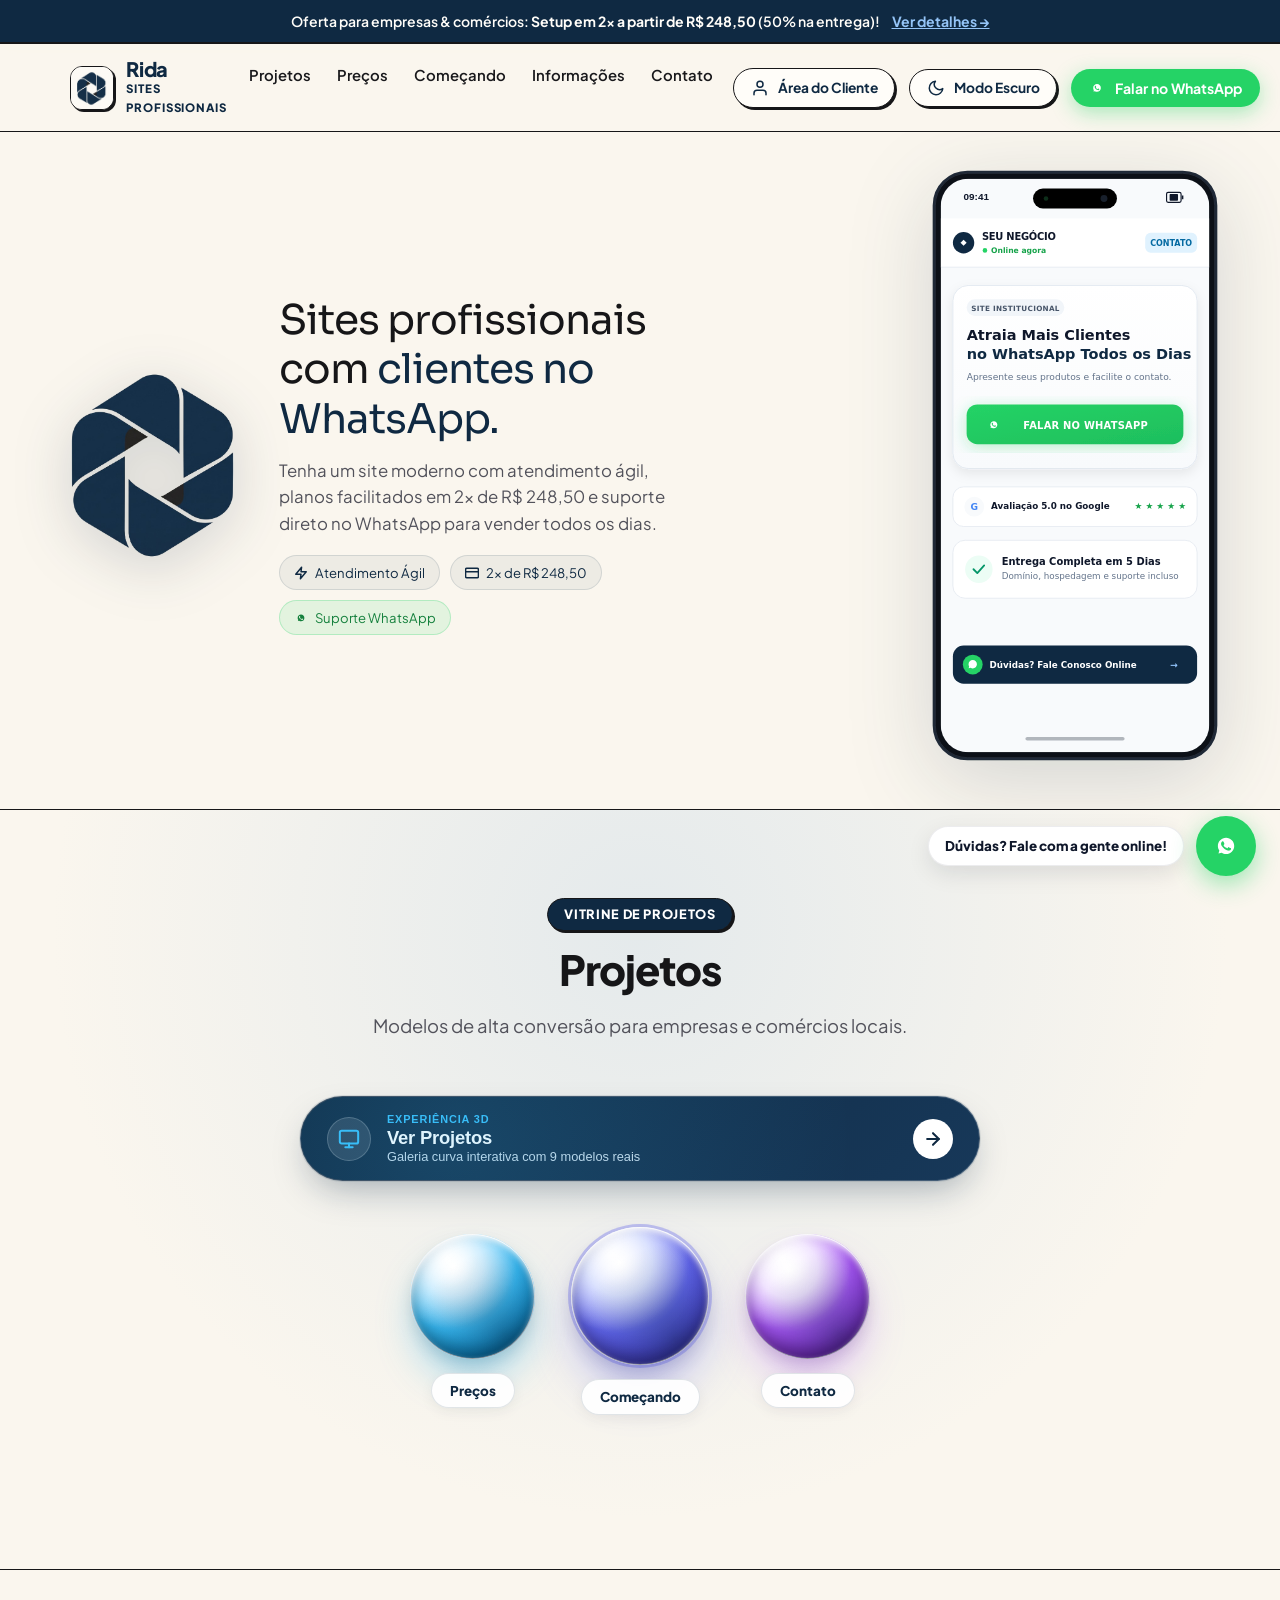
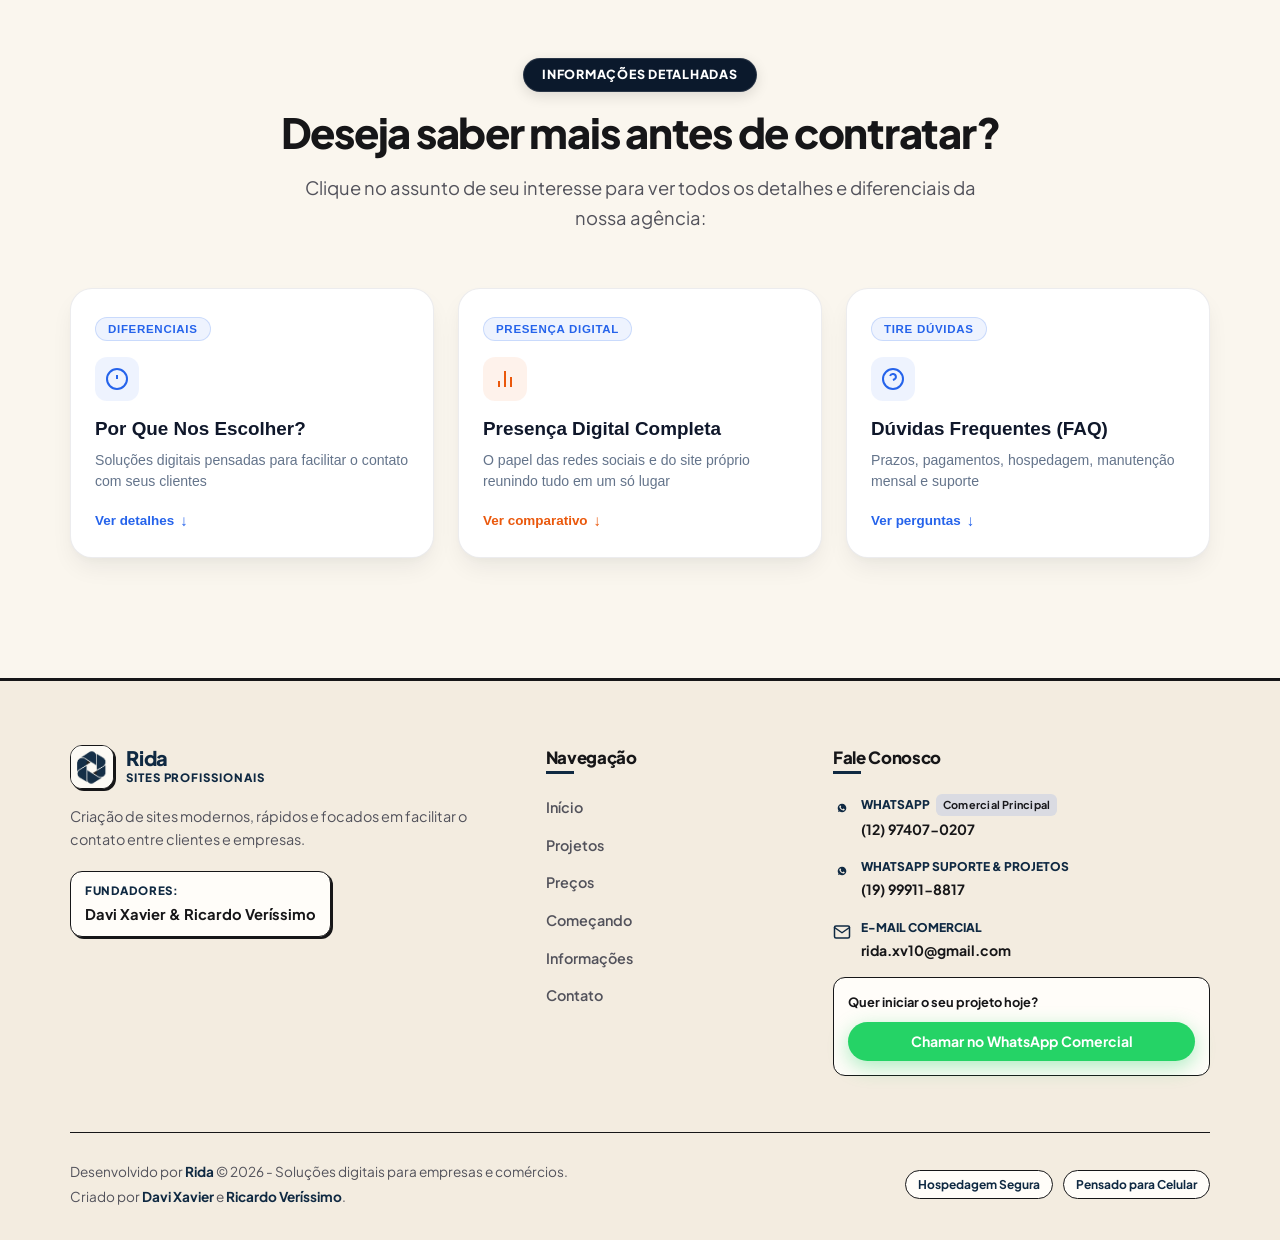
==== commit b1837c99: "feat: adiciona sistema de clientes e membros com supabase, autenticacao e painel admin" ====
--- a/index.html
+++ b/index.html
@@ -8,7 +8,7 @@
   <link rel="preconnect" href="https://fonts.googleapis.com">
   <link rel="preconnect" href="https://fonts.gstatic.com" crossorigin>
   <link href="https://fonts.googleapis.com/css2?family=Sora:wght@300;400;500;600;700&family=Plus+Jakarta+Sans:wght@400;500;600;700;800;900&family=Space+Grotesk:wght@600;700&display=swap" rel="stylesheet">
-  <link rel="stylesheet" href="styles.css?v=10.1">
+  <link rel="stylesheet" href="styles.css?v=10.3">
   <link rel="icon" type="image/png" href="assets/images/favicon.png">
   <link rel="apple-touch-icon" href="assets/images/favicon.png">
   <script>
@@ -72,6 +72,7 @@
           <li><a href="#como-funciona" class="nav-link">Começando</a></li>
           <li><a href="#mais-informacoes" class="nav-link">Informações</a></li>
           <li><a href="#contato" class="nav-link">Contato</a></li>
+          <li class="mobile-only-nav-item"><a href="login.html" class="nav-link">Área do Cliente</a></li>
           <li class="mobile-only-theme-item">
             <button type="button" class="mobile-theme-btn" id="mobileNavThemeBtn" aria-label="Alternar modo escuro">
               <span class="theme-toggle-icon-wrap" aria-hidden="true">
@@ -98,6 +99,17 @@
 
       <!-- Botão CTA no Topo -->
       <div class="header-actions">
+        <!-- Botão Área do Cliente -->
+        <a href="login.html" class="btn-client-area" title="Acessar Área do Cliente">
+          <span class="client-area-icon-wrap" aria-hidden="true">
+            <svg viewBox="0 0 24 24" width="18" height="18" fill="none" stroke="currentColor" stroke-width="2" stroke-linecap="round" stroke-linejoin="round">
+              <path d="M20 21v-2a4 4 0 0 0-4-4H8a4 4 0 0 0-4 4v2"></path>
+              <circle cx="12" cy="7" r="4"></circle>
+            </svg>
+          </span>
+          <span>Área do Cliente</span>
+        </a>
+
         <!-- Botão Alternar Modo Escuro / Claro -->
         <button type="button" class="theme-toggle-btn" id="themeToggleBtn" aria-label="Alternar modo escuro" title="Ativar Modo Escuro (Fundo Preto)">
           <span class="theme-toggle-icon-wrap" aria-hidden="true">
@@ -841,12 +853,12 @@
             <div class="step-icon-header">
               <span class="step-label-top">Passo 1</span>
             </div>
-            <h3 class="step-title">Alinhamento</h3>
+            <h3 class="step-title">Cadastro & Alinhamento</h3>
             <p class="step-text">
-              Você nos chama no WhatsApp e fazemos uma reunião online ou presencial de 15 a 25 min para entender as necessidades do seu negócio.
+              Cadastre seu comércio em menos de 1 minuto na Área do Cliente e converse conosco no WhatsApp para alinharmos os objetivos e a estrutura do seu site.
             </p>
             <div class="step-footer">
-              <span>Reunião online ou presencial (15 a 25 min)</span>
+              <span>Cadastro ágil na Área do Cliente</span>
             </div>
           </div>
 
@@ -856,12 +868,12 @@
             <div class="step-icon-header">
               <span class="step-label-top">Passo 2</span>
             </div>
-            <h3 class="step-title">Você envia o material</h3>
+            <h3 class="step-title">Envio de Dados & Produção</h3>
             <p class="step-text">
-              Nos mande suas fotos, logotipo, preços e informações básicas. O trabalho pesado é nosso.
+              Envie suas fotos, logotipo e informações pelo WhatsApp ou direto no seu painel. Enquanto você foca no seu comércio, nós construímos seu site profissional.
             </p>
             <div class="step-footer">
-              <span>Nós organizamos e criamos o visual</span>
+              <span>Acompanhe o status em tempo real no painel</span>
             </div>
           </div>
 
@@ -871,12 +883,12 @@
             <div class="step-icon-header">
               <span class="step-label-top">Passo 3</span>
             </div>
-            <h3 class="step-title">Entrega Rápida</h3>
+            <h3 class="step-title">Aprovação & Site no Ar</h3>
             <p class="step-text">
-              Até 5 dias úteis após o recebimento de todas as informações e materiais necessários. Apresentamos seu site pronto, testado e funcionando.
+              Em até 5 dias úteis, apresentamos seu site pronto e funcional para testes. Com tudo aprovado por você, quitamos a 2ª parte do setup (50%) e publicamos no seu domínio.
             </p>
             <div class="step-footer">
-              <span>Você aprova, quita a 2ª parte do setup e coloca no ar</span>
+              <span>50% na entrada e 50% na aprovação final</span>
             </div>
           </div>
 
@@ -886,11 +898,20 @@
         <div class="process-cta-banner">
           <div class="cta-banner-content">
             <h3>Pronto para profissionalizar a presença digital da sua empresa?</h3>
-            <p>Fale conosco pelo WhatsApp para iniciar o alinhamento do seu projeto.</p>
-          </div>
-          <a href="https://wa.me/5512974070207?text=Ol%C3%A1!%20Quero%20dar%20o%20Passo%201%20e%20fazer%20o%20alinhamento%20do%20meu%20site." target="_blank" rel="noopener noreferrer" class="btn-whatsapp btn-whatsapp-lg js-whatsapp-link">
-            <span>Iniciar Passo 1 no WhatsApp</span>
-          </a>
+            <p>Crie sua conta de cliente agora mesmo ou fale conosco direto pelo WhatsApp.</p>
+          </div>
+          <div class="process-cta-actions">
+            <a href="cadastro.html" class="btn-create-account-step">
+              <span>Criar Conta de Cliente</span>
+              <svg width="16" height="16" viewBox="0 0 24 24" fill="none" stroke="currentColor" stroke-width="2" stroke-linecap="round" stroke-linejoin="round">
+                <line x1="5" y1="12" x2="19" y2="12"></line>
+                <polyline points="12 5 19 12 12 19"></polyline>
+              </svg>
+            </a>
+            <a href="https://wa.me/5512974070207?text=Ol%C3%A1!%20Quero%20dar%20o%20Passo%201%20e%20fazer%20o%20alinhamento%20do%20meu%20site." target="_blank" rel="noopener noreferrer" class="btn-whatsapp btn-whatsapp-lg js-whatsapp-link">
+              <span>Falar no WhatsApp</span>
+            </a>
+          </div>
         </div>
       </div>
     
--- a/styles.css
+++ b/styles.css
@@ -3367,6 +3367,60 @@
   box-shadow: 0 10px 24px rgba(37, 211, 102, 0.45) !important;
 }
 
+.process-cta-actions {
+  display: flex;
+  align-items: center;
+  gap: 14px;
+  flex-wrap: wrap;
+}
+
+.btn-create-account-step {
+  display: inline-flex;
+  align-items: center;
+  gap: 8px;
+  padding: 13px 22px;
+  background-color: #2563EB;
+  color: #FFFFFF !important;
+  border: 1px solid rgba(255, 255, 255, 0.15);
+  border-radius: 12px;
+  font-family: var(--font-body);
+  font-size: 0.92rem;
+  font-weight: 700;
+  text-decoration: none;
+  transition: all 0.22s cubic-bezier(0.16, 1, 0.3, 1);
+  box-shadow: 0 4px 14px rgba(37, 99, 235, 0.3);
+}
+
+.btn-create-account-step:hover {
+  background-color: #1D4ED8;
+  transform: translateY(-2px);
+  box-shadow: 0 8px 22px rgba(37, 99, 235, 0.45);
+}
+
+body.dark-mode .btn-create-account-step {
+  background-color: #2563EB;
+  border-color: rgba(96, 165, 250, 0.3);
+}
+
+body.dark-mode .btn-create-account-step:hover {
+  background-color: #3B82F6;
+  box-shadow: 0 8px 24px rgba(59, 130, 246, 0.45);
+}
+
+@media (max-width: 600px) {
+  .process-cta-actions {
+    width: 100%;
+    flex-direction: column;
+    align-items: stretch;
+  }
+  .btn-create-account-step,
+  .process-cta-banner .btn-whatsapp {
+    width: 100%;
+    justify-content: center;
+    text-align: center;
+  }
+}
+
 .btn-hide-sphere-panel {
   background: #0B192C;
   border: 1px solid rgba(255, 255, 255, 0.12);
@@ -4461,6 +4515,90 @@
 
 body.dark-mode .theme-icon-moon {
   display: none;
+}
+
+/* ==========================================================================
+   ESTILOS DO BOTÃO ÁREA DO CLIENTE (HARMONIZADO COM O BOTÃO DE TEMA E WHATSAPP)
+   ========================================================================== */
+.btn-client-area {
+  display: inline-flex;
+  align-items: center;
+  gap: 8px;
+  background-color: var(--bg-cream-card, #FFFDF8);
+  color: var(--navy-primary, #0B192C);
+  border: var(--border-black, 1px solid #0B192C);
+  box-shadow: var(--shadow-neo-sm, 2px 2px 0px #0B192C);
+  padding: 8px 16px;
+  border-radius: var(--radius-full);
+  font-family: var(--font-main, 'Plus Jakarta Sans', sans-serif);
+  font-size: 0.86rem;
+  font-weight: 700;
+  text-decoration: none;
+  cursor: pointer;
+  transition: all 0.25s cubic-bezier(0.16, 1, 0.3, 1);
+  outline: none;
+  user-select: none;
+  white-space: nowrap;
+}
+
+.btn-client-area:hover {
+  transform: translate(-1px, -1px);
+  box-shadow: var(--shadow-neo, 3px 3px 0px #0B192C);
+  background-color: #FFFFFF;
+}
+
+.btn-client-area:active {
+  transform: translate(1px, 1px);
+  box-shadow: 1px 1px 0px var(--black-line, #0B192C);
+}
+
+.client-area-icon-wrap {
+  display: inline-flex;
+  align-items: center;
+  justify-content: center;
+  width: 20px;
+  height: 20px;
+  position: relative;
+  flex-shrink: 0;
+  color: var(--navy-primary, #0B192C);
+}
+
+.client-area-icon-wrap svg {
+  stroke: currentColor;
+}
+
+/* Modo Escuro ativo no Botão Área do Cliente (Idêntico ao Modo Claro) */
+body.dark-mode .btn-client-area {
+  background-color: #16202e;
+  color: #F8FAFC;
+  border-color: #384a60;
+  box-shadow: 2px 2px 0px #030407;
+}
+
+body.dark-mode .btn-client-area:hover {
+  background-color: #1f2c3f;
+  border-color: #60A5FA;
+  box-shadow: 3px 3px 0px #030407;
+  color: #93C5FD;
+}
+
+body.dark-mode .client-area-icon-wrap {
+  color: #60A5FA;
+}
+
+.mobile-only-nav-item {
+  display: none;
+}
+
+@media (max-width: 900px) {
+  .mobile-only-nav-item {
+    display: block;
+    margin-top: 6px;
+  }
+  .mobile-only-nav-item .nav-link {
+    color: #60A5FA !important;
+    font-weight: 700;
+  }
 }
 
 /* Item de alternância dentro do menu mobile drawer */
@@ -5043,6 +5181,18 @@
     display: none;
   }
 
+  .header-actions .btn-client-area {
+    padding: 0;
+    width: 38px;
+    height: 38px;
+    justify-content: center;
+    border-radius: var(--radius-sm);
+  }
+
+  .header-actions .btn-client-area span:not(.client-area-icon-wrap) {
+    display: none;
+  }
+
   .theme-toggle-btn {
     padding: 0;
     width: 38px;
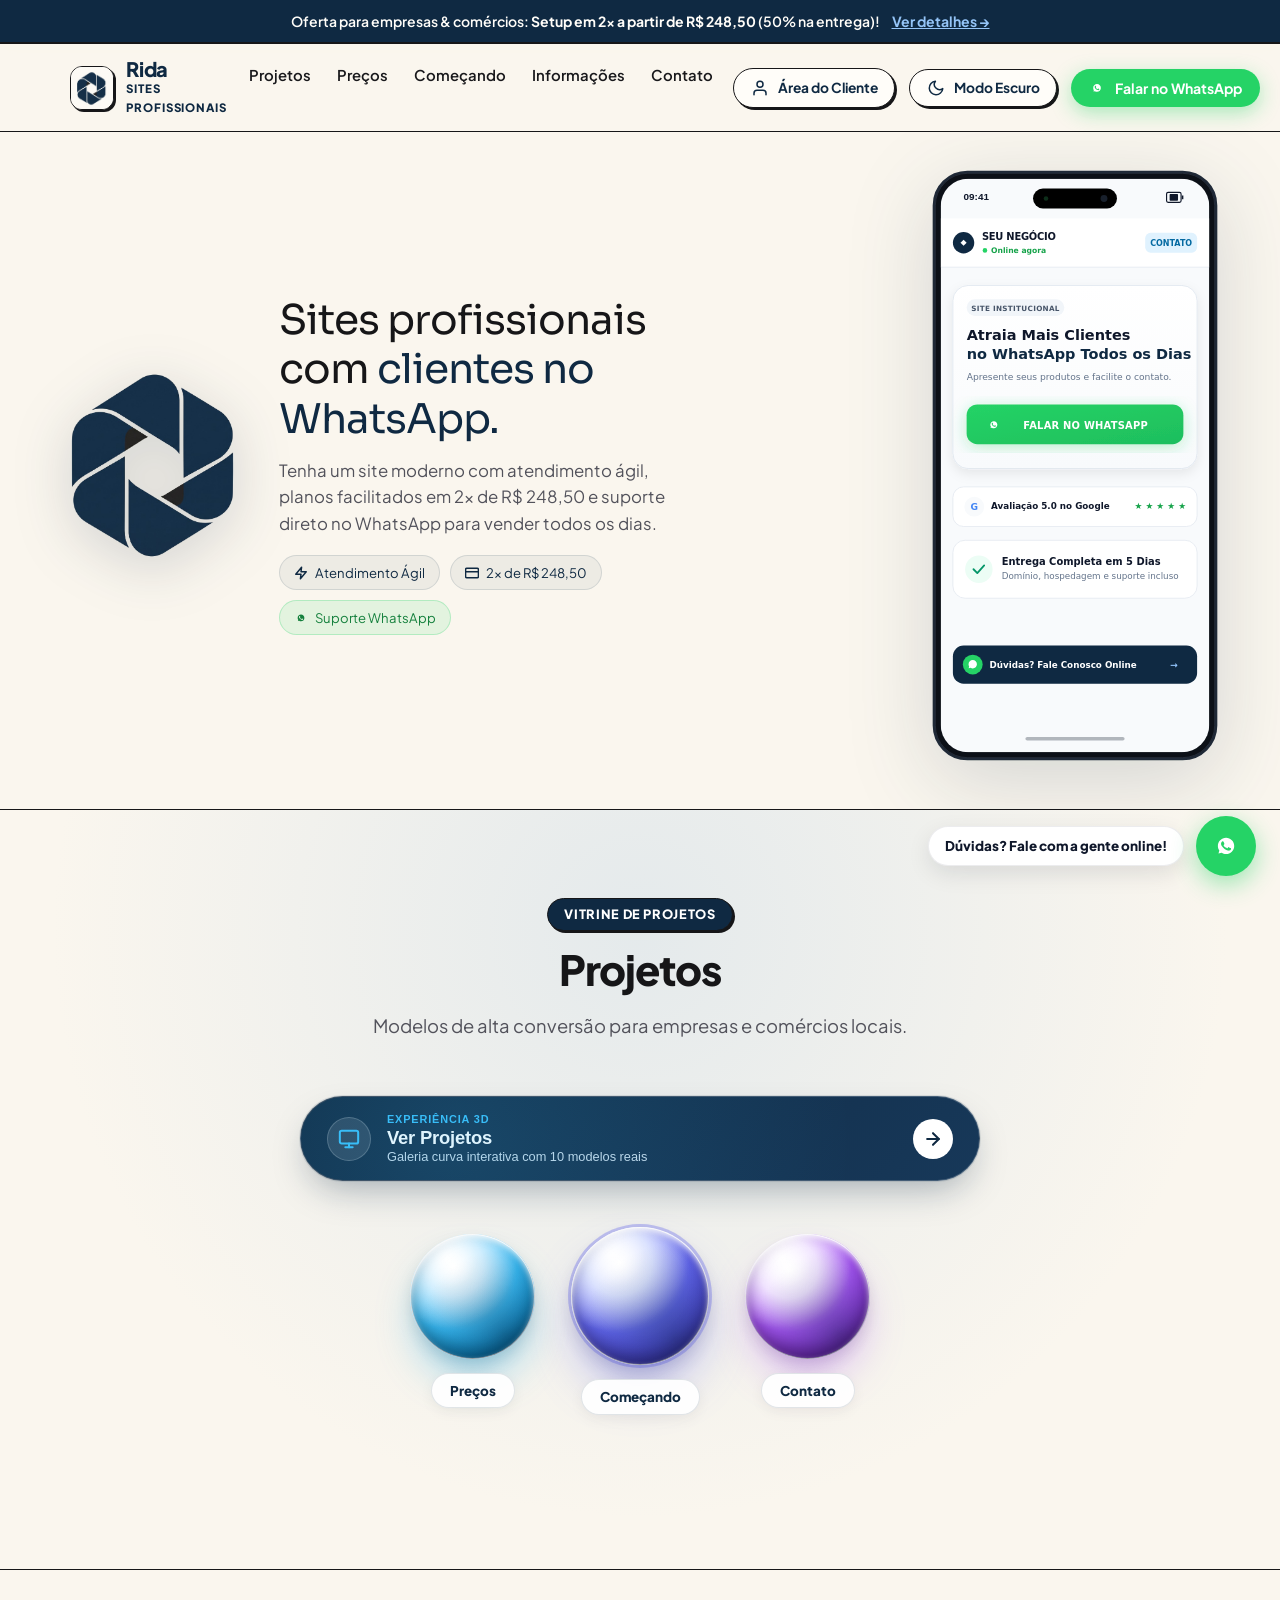
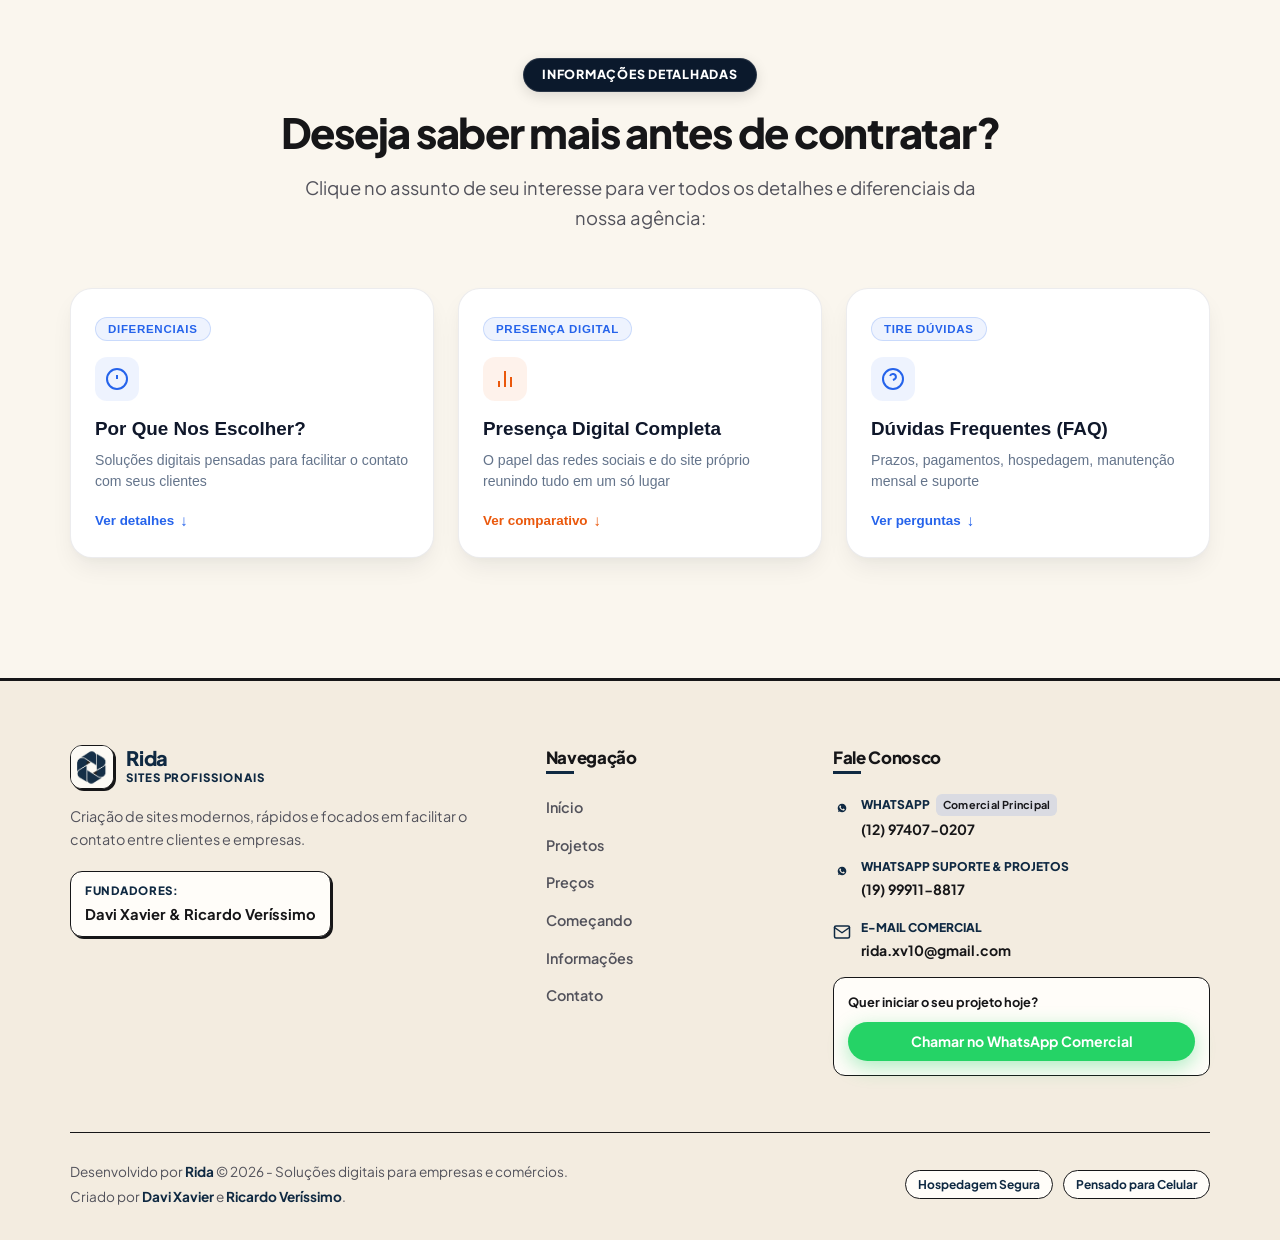
==== commit 17024154: "feat: adiciona modelo fotografo como unico plano essencial e migra demais para personalizado" ====
--- a/index.html
+++ b/index.html
@@ -237,7 +237,7 @@
             <div class="mathias-btn-content">
               <span class="mathias-btn-badge">EXPERIÊNCIA 3D</span>
               <span class="mathias-btn-title">Ver Projetos</span>
-              <span class="mathias-btn-sub">Galeria curva interativa com 9 modelos reais</span>
+              <span class="mathias-btn-sub">Galeria curva interativa com 10 modelos reais</span>
             </div>
             <div class="mathias-btn-arrow">
               <svg width="20" height="20" viewBox="0 0 24 24" fill="none" stroke="currentColor" stroke-width="2.5" stroke-linecap="round" stroke-linejoin="round">
@@ -280,7 +280,7 @@
         <div class="mobile-only-showcase">
           <div class="portfolio-grid">
             
-            <!-- Modelo 01: Plano Essencial (Academia VoltFit) -->
+            <!-- Modelo 01: Plano Essencial (Daniel Dias • Fotografia Autoral) -->
             <article class="portfolio-card" id="modelo-essencial">
               <div class="portfolio-mockup-wrapper">
                 <div class="card-orb-badge badge-essencial">
@@ -288,9 +288,9 @@
                   <span>Plano Essencial</span>
                 </div>
                 <div class="phone-device-frame">
-                  <img src="assets/images/mockup-academia.png" alt="Site Academia VoltFit - Exemplo Plano Essencial" class="phone-device-screen">
-                </div>
-                <button class="btn-preview-zoom js-zoom-trigger" data-target="assets/images/mockup-academia.png" data-title="Academia VoltFit (Exemplo do Plano Essencial)" aria-label="Ampliar Modelo Academia VoltFit">
+                  <img src="assets/images/mockup-fotografo.png" alt="Site Daniel Dias Fotografia - Exemplo Plano Essencial" class="phone-device-screen">
+                </div>
+                <button class="btn-preview-zoom js-zoom-trigger" data-target="assets/images/mockup-fotografo.png" data-title="Daniel Dias • Fotografia Autoral (Exemplo do Plano Essencial)" aria-label="Ampliar Modelo Fotografia Autoral">
                   <svg width="18" height="18" viewBox="0 0 24 24" fill="none" stroke="currentColor" stroke-width="2">
                     <circle cx="11" cy="11" r="8"></circle>
                     <line x1="21" y1="21" x2="16.65" y2="16.65"></line>
@@ -305,19 +305,19 @@
                   <span class="plan-pill-title">Plano Essencial</span>
                   <span class="plan-pill-price">Setup R$ 497 (ou 2x R$ 248,50) • R$ 47/mês</span>
                 </div>
-                <div class="portfolio-niche">Academia, Musculação &amp; Fitness</div>
-                <h3 class="portfolio-item-title">Academia VoltFit</h3>
+                <div class="portfolio-niche">Fotografia Autoral, Retratos &amp; Ensaios</div>
+                <h3 class="portfolio-item-title">Daniel Dias • Fotografia Autoral</h3>
                 <p class="portfolio-item-focus">
-                  <strong>Modelo do Plano Essencial:</strong> Estrutura moderna, rápida e focada em apresentar planos, modalidades e converter matrículas direto no WhatsApp.
+                  <strong>Modelo do Plano Essencial:</strong> Estrutura autoral, direta e de alta conversão, com catálogo visual de trabalhos, formatos de ensaio e agendamento direto no WhatsApp.
                 </p>
                 <div class="portfolio-features">
-                  <span>✓ Site One-Page de Alta Conversão</span>
-                  <span>✓ Botão Direto para o WhatsApp</span>
-                  <span>✓ Grade de Aulas &amp; Modalidades</span>
-                  <span>✓ Hospedagem 24h &amp; SSL Seguro</span>
-                  <span>✓ Suporte para Pequenos Ajustes</span>
-                </div>
-                <a href="https://academiarida-ashen.vercel.app/" target="_blank" rel="noopener noreferrer" class="btn-view-live">
+                  <span>✓ Apresentação Autoral de Ensaios &amp; Retratos</span>
+                  <span>✓ Catálogo Visual de Trabalhos Recentes</span>
+                  <span>✓ Formatos de Ensaio &amp; Condições Claras</span>
+                  <span>✓ Botão Direto para Orçamento no WhatsApp</span>
+                  <span>✓ Hospedagem Rápida, SSL &amp; Suporte Contínuo</span>
+                </div>
+                <a href="https://fotografo-rida.vercel.app/" target="_blank" rel="noopener noreferrer" class="btn-view-live">
                   <span>Visitar Site ao Vivo</span>
                   <svg width="15" height="15" viewBox="0 0 24 24" fill="none" stroke="currentColor" stroke-width="2.5" stroke-linecap="round" stroke-linejoin="round">
                     <path d="M18 13v6a2 2 0 0 1-2 2H5a2 2 0 0 1-2-2V8a2 2 0 0 1 2-2h6"></path>
@@ -328,56 +328,8 @@
               </div>
             </article>
 
-            <!-- Modelo 02: Plano Personalizado (Doceria Gourmet Doralice) -->
+            <!-- Modelo 02: Plano Personalizado • Destaque (Le Petit Bleu • Café & Bistrô Francês) -->
             <article class="portfolio-card featured-project" id="modelo-personalizado">
-              <div class="portfolio-mockup-wrapper">
-                <div class="card-orb-badge badge-destaque">
-                  <div class="mini-sphere sphere-gold"></div>
-                  <span>Plano Personalizado • Destaque</span>
-                </div>
-                <div class="phone-device-frame">
-                  <img src="assets/images/mockup-doceria.png" alt="Site Doceria Gourmet Doralice - Exemplo Plano Personalizado" class="phone-device-screen">
-                </div>
-                <button class="btn-preview-zoom js-zoom-trigger" data-target="assets/images/mockup-doceria.png" data-title="Doceria Gourmet Doralice (Exemplo do Plano Personalizado)" aria-label="Ampliar Modelo Doceria Doralice">
-                  <svg width="18" height="18" viewBox="0 0 24 24" fill="none" stroke="currentColor" stroke-width="2">
-                    <circle cx="11" cy="11" r="8"></circle>
-                    <line x1="21" y1="21" x2="16.65" y2="16.65"></line>
-                    <line x1="11" y1="8" x2="11" y2="14"></line>
-                    <line x1="8" y1="11" x2="14" y2="11"></line>
-                  </svg>
-                  <span>Ver em Tela Cheia</span>
-                </button>
-              </div>
-              <div class="portfolio-info">
-                <div class="portfolio-plan-pill plan-pill-personalizado">
-                  <span class="plan-pill-title">Plano Personalizado</span>
-                  <span class="plan-pill-price">Setup R$ 797 (ou 2x R$ 398,50) • R$ 77/mês</span>
-                </div>
-                <div class="portfolio-niche">Confeitaria Artesanal &amp; Doceria Gourmet</div>
-                <h3 class="portfolio-item-title">Doceria Gourmet Doralice</h3>
-                <p class="portfolio-item-focus">
-                  <strong>Modelo do Plano Personalizado:</strong> Projeto sob medida com design exclusivo, galeria imersiva de produtos com fotos em alta definição, catálogo de encomendas e <strong>tudo do Plano Essencial e muito mais</strong>.
-                </p>
-                <div class="portfolio-features">
-                  <span>✓ Tudo Incluso no Plano Essencial</span>
-                  <span>✓ Design Exclusivo Sob Medida</span>
-                  <span>✓ Galeria Interativa com Fotos em HD</span>
-                  <span>✓ Catálogo Completo de Encomendas</span>
-                  <span>✓ Otimização de SEO Local Google</span>
-                </div>
-                <a href="https://doceriarida.vercel.app/" target="_blank" rel="noopener noreferrer" class="btn-view-live">
-                  <span>Visitar Site ao Vivo</span>
-                  <svg width="15" height="15" viewBox="0 0 24 24" fill="none" stroke="currentColor" stroke-width="2.5" stroke-linecap="round" stroke-linejoin="round">
-                    <path d="M18 13v6a2 2 0 0 1-2 2H5a2 2 0 0 1-2-2V8a2 2 0 0 1 2-2h6"></path>
-                    <polyline points="15 3 21 3 21 9"></polyline>
-                    <line x1="10" y1="14" x2="21" y2="3"></line>
-                  </svg>
-                </a>
-              </div>
-            </article>
-
-            <!-- Modelo 03: Plano Personalizado (Le Petit Bleu • Café & Bistrô Francês) -->
-            <article class="portfolio-card featured-project" id="modelo-cafeteria">
               <div class="portfolio-mockup-wrapper">
                 <div class="card-orb-badge badge-destaque">
                   <div class="mini-sphere sphere-gold"></div>
@@ -414,102 +366,6 @@
                   <span>✓ Localização e Horários de Atendimento Integrados</span>
                 </div>
                 <a href="https://rida-cafeteria.vercel.app/" target="_blank" rel="noopener noreferrer" class="btn-view-live">
-                  <span>Visitar Site ao Vivo</span>
-                  <svg width="15" height="15" viewBox="0 0 24 24" fill="none" stroke="currentColor" stroke-width="2.5" stroke-linecap="round" stroke-linejoin="round">
-                    <path d="M18 13v6a2 2 0 0 1-2 2H5a2 2 0 0 1-2-2V8a2 2 0 0 1 2-2h6"></path>
-                    <polyline points="15 3 21 3 21 9"></polyline>
-                    <line x1="10" y1="14" x2="21" y2="3"></line>
-                  </svg>
-                </a>
-              </div>
-            </article>
-
-            <!-- Modelo 04: Plano Personalizado (RIDANIS LAB • Tênis de Alta Performance) -->
-            <article class="portfolio-card featured-project" id="modelo-tenis">
-              <div class="portfolio-mockup-wrapper">
-                <div class="card-orb-badge badge-destaque">
-                  <div class="mini-sphere sphere-gold"></div>
-                  <span>Plano Personalizado • Destaque</span>
-                </div>
-                <div class="phone-device-frame">
-                  <img src="assets/images/mockup-tenis.png" alt="Site RIDANIS LAB Tênis - Exemplo Plano Personalizado" class="phone-device-screen">
-                </div>
-                <button class="btn-preview-zoom js-zoom-trigger" data-target="assets/images/mockup-tenis.png" data-title="RIDANIS LAB • Tênis (Exemplo do Plano Personalizado)" aria-label="Ampliar Modelo RIDANIS LAB">
-                  <svg width="18" height="18" viewBox="0 0 24 24" fill="none" stroke="currentColor" stroke-width="2">
-                    <circle cx="11" cy="11" r="8"></circle>
-                    <line x1="21" y1="21" x2="16.65" y2="16.65"></line>
-                    <line x1="11" y1="8" x2="11" y2="14"></line>
-                    <line x1="8" y1="11" x2="14" y2="11"></line>
-                  </svg>
-                  <span>Ver em Tela Cheia</span>
-                </button>
-              </div>
-              <div class="portfolio-info">
-                <div class="portfolio-plan-pill plan-pill-personalizado">
-                  <span class="plan-pill-title">Plano Personalizado</span>
-                  <span class="plan-pill-price">Setup R$ 797 (ou 2x R$ 398,50) • R$ 77/mês</span>
-                </div>
-                <div class="portfolio-niche">Calçados, Esportes &amp; Vitrine Tecnológica</div>
-                <h3 class="portfolio-item-title">RIDANIS LAB • Tênis de Performance</h3>
-                <p class="portfolio-item-focus">
-                  <strong>Modelo do Plano Personalizado:</strong> Landing page com visual de alta tecnologia, destaque de especificações técnicas, biomecânica e vitrine interativa para conversão rápida.
-                </p>
-                <div class="portfolio-features">
-                  <span>✓ Vitrine de Produtos com Detalhamento Tecnológico</span>
-                  <span>✓ Design Futurista de Alta Performance</span>
-                  <span>✓ Galeria de Detalhes, Solado e Materiais</span>
-                  <span>✓ Chamada Estratégica para Compra e WhatsApp</span>
-                  <span>✓ Estrutura 100% Otimizada para Celular</span>
-                </div>
-                <a href="https://rida-tenis.vercel.app/" target="_blank" rel="noopener noreferrer" class="btn-view-live">
-                  <span>Visitar Site ao Vivo</span>
-                  <svg width="15" height="15" viewBox="0 0 24 24" fill="none" stroke="currentColor" stroke-width="2.5" stroke-linecap="round" stroke-linejoin="round">
-                    <path d="M18 13v6a2 2 0 0 1-2 2H5a2 2 0 0 1-2-2V8a2 2 0 0 1 2-2h6"></path>
-                    <polyline points="15 3 21 3 21 9"></polyline>
-                    <line x1="10" y1="14" x2="21" y2="3"></line>
-                  </svg>
-                </a>
-              </div>
-            </article>
-
-            <!-- Modelo 05: Plano Personalizado (RIDA GELATO • Sorvetes Tropicais Artesanais) -->
-            <article class="portfolio-card featured-project" id="modelo-sorveteria">
-              <div class="portfolio-mockup-wrapper">
-                <div class="card-orb-badge badge-destaque">
-                  <div class="mini-sphere sphere-gold"></div>
-                  <span>Plano Personalizado • Destaque</span>
-                </div>
-                <div class="phone-device-frame">
-                  <img src="assets/images/mockup-sorveteria.png" alt="Site RIDA GELATO Sorvetes Tropicais - Exemplo Plano Personalizado" class="phone-device-screen">
-                </div>
-                <button class="btn-preview-zoom js-zoom-trigger" data-target="assets/images/mockup-sorveteria.png" data-title="RIDA GELATO • Sorvetes Artesanais (Exemplo do Plano Personalizado)" aria-label="Ampliar Modelo RIDA GELATO">
-                  <svg width="18" height="18" viewBox="0 0 24 24" fill="none" stroke="currentColor" stroke-width="2">
-                    <circle cx="11" cy="11" r="8"></circle>
-                    <line x1="21" y1="21" x2="16.65" y2="16.65"></line>
-                    <line x1="11" y1="8" x2="11" y2="14"></line>
-                    <line x1="8" y1="11" x2="14" y2="11"></line>
-                  </svg>
-                  <span>Ver em Tela Cheia</span>
-                </button>
-              </div>
-              <div class="portfolio-info">
-                <div class="portfolio-plan-pill plan-pill-personalizado">
-                  <span class="plan-pill-title">Plano Personalizado</span>
-                  <span class="plan-pill-price">Setup R$ 797 (ou 2x R$ 398,50) • R$ 77/mês</span>
-                </div>
-                <div class="portfolio-niche">Sorveteria, Gelato Artesanal &amp; Sobremesas</div>
-                <h3 class="portfolio-item-title">RIDA GELATO • Sorvetes Artesanais</h3>
-                <p class="portfolio-item-focus">
-                  <strong>Modelo do Plano Personalizado:</strong> Landing page de alta conversão para sorvetes e gelatos, com vitrine interativa 360°, seleção dinâmica de sabores, combos e pedidos diretos no WhatsApp.
-                </p>
-                <div class="portfolio-features">
-                  <span>✓ Vitrine de Sabores Interativa &amp; Visual Tropical</span>
-                  <span>✓ Apresentação de Potes Colecionáveis de 473ml</span>
-                  <span>✓ Seletor de Sabores e Informações Nutricionais</span>
-                  <span>✓ Botão de Pedidos Direto no WhatsApp</span>
-                  <span>✓ Design Responsivo de Alta Conversão</span>
-                </div>
-                <a href="https://rida-sorveteria.vercel.app/" target="_blank" rel="noopener noreferrer" class="btn-view-live">
                   <span>Visitar Site ao Vivo</span>
                   <svg width="15" height="15" viewBox="0 0 24 24" fill="none" stroke="currentColor" stroke-width="2.5" stroke-linecap="round" stroke-linejoin="round">
                     <path d="M18 13v6a2 2 0 0 1-2 2H5a2 2 0 0 1-2-2V8a2 2 0 0 1 2-2h6"></path>
@@ -1441,7 +1297,8 @@
           <svg class="trigger-chevron" width="14" height="14" viewBox="0 0 24 24" fill="none" stroke="currentColor" stroke-width="2.5"><polyline points="6 9 12 15 18 9"></polyline></svg>
         </button>
         <div class="category-dropdown-list" id="categoryDropdownList" style="display: none;">
-          <button type="button" class="category-select-item active" data-category="all">Todos (9 modelos)</button>
+          <button type="button" class="category-select-item active" data-category="all">Todos (10 modelos)</button>
+          <button type="button" class="category-select-item" data-category="fotografo">Fotografia</button>
           <button type="button" class="category-select-item" data-category="petshop">Pet Shop</button>
           <button type="button" class="category-select-item" data-category="padaria">Padaria</button>
           <button type="button" class="category-select-item" data-category="academia">Academia</button>
@@ -1480,6 +1337,6 @@
     </footer>
   </div>
 
-  <script src="script.js?v=9.5"></script>
+  <script src="script.js?v=9.6"></script>
 </body>
 </html>
--- a/styles.css
+++ b/styles.css
@@ -6263,3 +6263,164 @@
   background: rgba(37, 99, 235, 0.25);
   color: #93C5FD;
 }
+
+/* ==============================================================================
+   REFINAMENTO MOBILE DE ALTA PERFORMANCE (DIRETRIZES DE DESIGN)
+   Eliminação de ruídos, mockups desnecessários e densidade excessiva no celular
+   ============================================================================== */
+@media (max-width: 768px) {
+  /* 1. Primeira Dobra: Oculta mockup de celular duplicado para foco na proposta */
+  .hero-phone-col {
+    display: none !important;
+  }
+
+  .hero-section {
+    padding: 24px 0 32px 0 !important;
+    min-height: auto !important;
+  }
+
+  .hero-clean-container {
+    gap: 16px !important;
+  }
+
+  .hero-clean-subtitle {
+    font-size: 0.94rem !important;
+    line-height: 1.5 !important;
+    margin-bottom: 18px !important;
+  }
+
+  .hero-clean-highlights {
+    gap: 8px !important;
+    margin-top: 12px !important;
+  }
+
+  .hero-highlight-pill {
+    padding: 6px 12px !important;
+    font-size: 0.75rem !important;
+  }
+
+  /* 2. Seções: Respiro proporcional (evita rolagem infinita vazia) */
+  .section,
+  .portfolio-section,
+  .pricing-section,
+  .process-section,
+  .extra-hub-section,
+  .benefits-section,
+  .problem-section,
+  .faq-section {
+    padding: 40px 0 !important;
+  }
+
+  /* 3. Portfólio Mobile: Cards compactos sem armação de celular falsa e sem poluição */
+  .mobile-only-showcase .portfolio-grid {
+    display: flex !important;
+    flex-direction: column !important;
+    gap: 18px !important;
+    padding: 0 4px !important;
+  }
+
+  .portfolio-card {
+    border-radius: 14px !important;
+    overflow: hidden !important;
+    border: 1px solid rgba(255, 255, 255, 0.08) !important;
+  }
+
+  .portfolio-mockup-wrapper {
+    padding: 12px !important;
+    background: rgba(0, 0, 0, 0.15) !important;
+    border-bottom: 1px solid rgba(255, 255, 255, 0.05) !important;
+  }
+
+  /* Remove frame de aparelho plástico falso que duplica bordas no celular */
+  .phone-device-frame {
+    border: none !important;
+    box-shadow: none !important;
+    background: transparent !important;
+    border-radius: 8px !important;
+    overflow: hidden !important;
+    max-width: 100% !important;
+  }
+
+  .phone-device-screen {
+    border-radius: 6px !important;
+    max-height: 190px !important;
+    object-fit: cover !important;
+    object-position: top center !important;
+    width: 100% !important;
+    display: block !important;
+  }
+
+  /* Remove botão de zoom e textos repetitivos em cada card */
+  .btn-preview-zoom,
+  .portfolio-features,
+  .portfolio-item-focus {
+    display: none !important;
+  }
+
+  .card-orb-badge {
+    top: 18px !important;
+    left: 18px !important;
+    padding: 3px 8px !important;
+    font-size: 0.68rem !important;
+  }
+
+  .portfolio-info {
+    padding: 14px 16px 18px 16px !important;
+  }
+
+  .portfolio-plan-pill {
+    padding: 3px 8px !important;
+    font-size: 0.72rem !important;
+    margin-bottom: 8px !important;
+  }
+
+  .portfolio-plan-pill .plan-pill-price {
+    font-size: 0.68rem !important;
+  }
+
+  .portfolio-niche {
+    font-size: 0.72rem !important;
+    margin-bottom: 2px !important;
+  }
+
+  .portfolio-item-title {
+    font-size: 1.1rem !important;
+    margin-bottom: 6px !important;
+  }
+
+  .btn-view-live {
+    width: 100% !important;
+    justify-content: center !important;
+    padding: 9px 14px !important;
+    font-size: 0.82rem !important;
+    margin-top: 6px !important;
+  }
+
+  /* 4. Barra de Esferas: Rolagem horizontal suave sem distorções */
+  .orb-showcase {
+    gap: 14px !important;
+    padding: 8px 12px !important;
+    overflow-x: auto !important;
+    -webkit-overflow-scrolling: touch !important;
+    scrollbar-width: none !important;
+    justify-content: flex-start !important;
+  }
+
+  .orb-showcase::-webkit-scrollbar {
+    display: none !important;
+  }
+
+  .orb-item {
+    flex-shrink: 0 !important;
+  }
+
+  .orb-sphere {
+    width: 48px !important;
+    height: 48px !important;
+  }
+
+  .orb-label {
+    font-size: 0.72rem !important;
+    margin-top: 4px !important;
+  }
+}
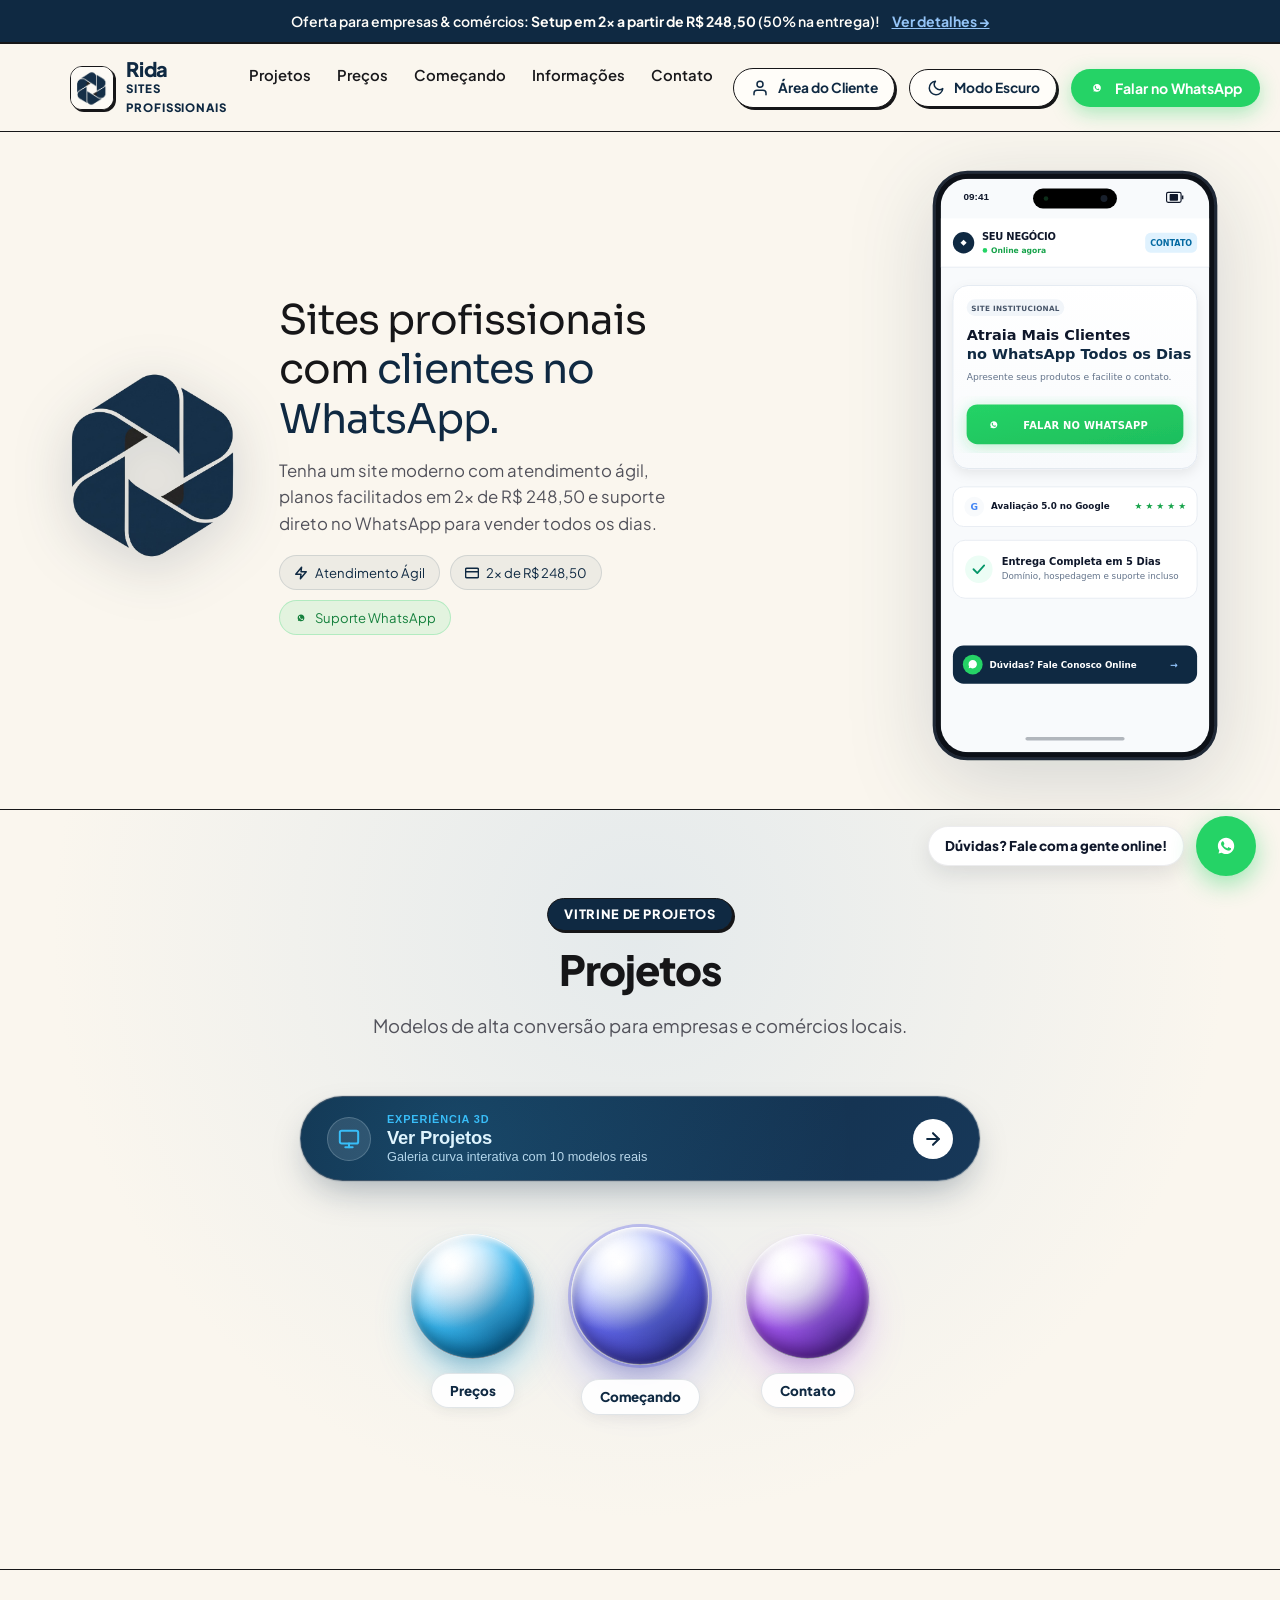
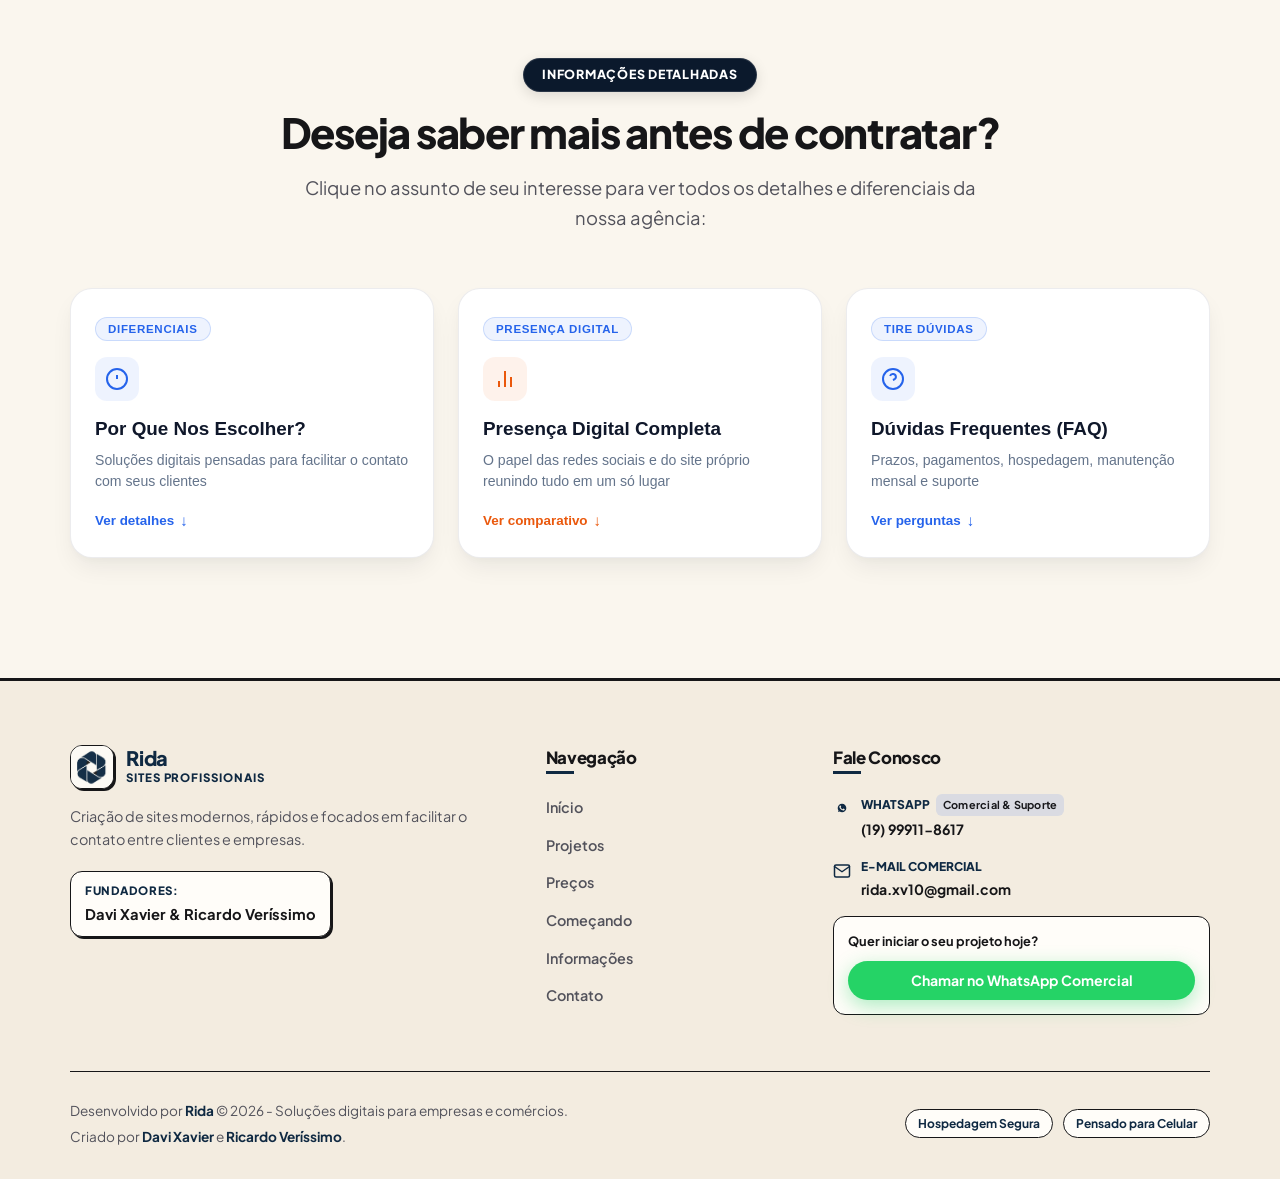
==== commit e4eb3338: "Atualiza numero oficial para (19) 99911-8617 e ajustes nos paineis e estilos" ====
--- a/index.html
+++ b/index.html
@@ -8,7 +8,7 @@
   <link rel="preconnect" href="https://fonts.googleapis.com">
   <link rel="preconnect" href="https://fonts.gstatic.com" crossorigin>
   <link href="https://fonts.googleapis.com/css2?family=Sora:wght@300;400;500;600;700&family=Plus+Jakarta+Sans:wght@400;500;600;700;800;900&family=Space+Grotesk:wght@600;700&display=swap" rel="stylesheet">
-  <link rel="stylesheet" href="styles.css?v=10.3">
+  <link rel="stylesheet" href="styles.css?v=10.4">
   <link rel="icon" type="image/png" href="assets/images/favicon.png">
   <link rel="apple-touch-icon" href="assets/images/favicon.png">
   <script>
@@ -131,7 +131,7 @@
           <span class="theme-toggle-text">Modo Escuro</span>
         </button>
 
-        <a href="https://wa.me/5512974070207?text=Ol%C3%A1!%20Gostaria%20de%20um%20site%20para%20o%20meu%20neg%C3%B3cio." target="_blank" rel="noopener noreferrer" class="btn-whatsapp btn-whatsapp-sm js-whatsapp-link">
+        <a href="https://wa.me/5519999118617?text=Ol%C3%A1!%20Gostaria%20de%20um%20site%20para%20o%20meu%20neg%C3%B3cio." target="_blank" rel="noopener noreferrer" class="btn-whatsapp btn-whatsapp-sm js-whatsapp-link">
           <span class="whatsapp-icon-circle">
             <svg viewBox="0 0 24 24" width="16" height="16" fill="currentColor">
               <path d="M12.031 6.172c-3.181 0-5.767 2.586-5.768 5.766-.001 1.298.38 2.27 1.019 3.287l-.582 2.128 2.182-.573c.978.58 1.911.928 3.145.929 3.178 0 5.767-2.587 5.768-5.766 0-3.18-2.587-5.771-5.764-5.771zm3.392 8.244c-.144.405-.837.774-1.17.824-.299.045-.677.063-1.092-.069-.252-.08-.575-.187-.988-.365-1.739-.751-2.874-2.502-2.961-2.617-.087-.116-.708-.94-.708-1.793s.448-1.273.607-1.446c.159-.173.346-.217.462-.217l.332.006c.106.005.249-.04.39.299.144.347.491 1.2.534 1.287.043.087.072.188.014.303-.058.116-.087.188-.173.289l-.26.303c-.087.086-.177.18-.076.353.101.173.449.741.964 1.2.662.591 1.221.774 1.394.86.173.086.275.072.376-.044.101-.116.433-.506.549-.68.116-.173.231-.144.39-.086s1.011.477 1.184.564.289.13.332.202c.044.073.044.419-.1.824z"/>
@@ -528,7 +528,7 @@
 
             <!-- Botão de Ação -->
             <div class="pricing-action text-center">
-              <a href="https://wa.me/5512974070207?text=Ol%C3%A1!%20Gostaria%20de%20fechar%20o%20Plano%20Essencial%20da%20Rida%20(Setup%20R$%20497%20+%20R$%2047/m%C3%AAs)." data-text="Olá! Gostaria de fechar o Plano Essencial da Rida (Setup R$ 497 + R$ 47/mês)." target="_blank" rel="noopener noreferrer" class="btn-whatsapp btn-whatsapp-lg js-whatsapp-link">
+              <a href="https://wa.me/5519999118617?text=Ol%C3%A1!%20Gostaria%20de%20fechar%20o%20Plano%20Essencial%20da%20Rida%20(Setup%20R$%20497%20+%20R$%2047/m%C3%AAs)." data-text="Olá! Gostaria de fechar o Plano Essencial da Rida (Setup R$ 497 + R$ 47/mês)." target="_blank" rel="noopener noreferrer" class="btn-whatsapp btn-whatsapp-lg js-whatsapp-link">
                 <span class="whatsapp-icon-circle">
                   <svg viewBox="0 0 24 24" width="20" height="20" fill="currentColor">
                     <path d="M12.031 6.172c-3.181 0-5.767 2.586-5.768 5.766-.001 1.298.38 2.27 1.019 3.287l-.582 2.128 2.182-.573c.978.58 1.911.928 3.145.929 3.178 0 5.767-2.587 5.768-5.766 0-3.18-2.587-5.771-5.764-5.771zm3.392 8.244c-.144.405-.837.774-1.17.824-.299.045-.677.063-1.092-.069-.252-.08-.575-.187-.988-.365-1.739-.751-2.874-2.502-2.961-2.617-.087-.116-.708-.94-.708-1.793s.448-1.273.607-1.446c.159-.173.346-.217.462-.217l.332.006c.106.005.249-.04.39.299.144.347.491 1.2.534 1.287.043.087.072.188.014.303-.058.116-.087.188-.173.289l-.26.303c-.087.086-.177.18-.076.353.101.173.449.741.964 1.2.662.591 1.221.774 1.394.86.173.086.275.072.376-.044.101-.116.433-.506.549-.68.116-.173.231-.144.39-.086s1.011.477 1.184.564.289.13.332.202c.044.073.044.419-.1.824z"/>
@@ -657,7 +657,7 @@
 
             <!-- Botão de Ação -->
             <div class="pricing-action text-center">
-              <a href="https://wa.me/5512974070207?text=Ol%C3%A1!%20Gostaria%20de%20fechar%20o%20Plano%20Personalizado%20da%20Rida%20(Setup%20R$%20797%20+%20R$%2077/m%C3%AAs)." data-text="Olá! Gostaria de fechar o Plano Personalizado da Rida (Setup R$ 797 + R$ 77/mês)." target="_blank" rel="noopener noreferrer" class="btn-whatsapp btn-whatsapp-lg js-whatsapp-link">
+              <a href="https://wa.me/5519999118617?text=Ol%C3%A1!%20Gostaria%20de%20fechar%20o%20Plano%20Personalizado%20da%20Rida%20(Setup%20R$%20797%20+%20R$%2077/m%C3%AAs)." data-text="Olá! Gostaria de fechar o Plano Personalizado da Rida (Setup R$ 797 + R$ 77/mês)." target="_blank" rel="noopener noreferrer" class="btn-whatsapp btn-whatsapp-lg js-whatsapp-link">
                 <span class="whatsapp-icon-circle">
                   <svg viewBox="0 0 24 24" width="20" height="20" fill="currentColor">
                     <path d="M12.031 6.172c-3.181 0-5.767 2.586-5.768 5.766-.001 1.298.38 2.27 1.019 3.287l-.582 2.128 2.182-.573c.978.58 1.911.928 3.145.929 3.178 0 5.767-2.587 5.768-5.766 0-3.18-2.587-5.771-5.764-5.771zm3.392 8.244c-.144.405-.837.774-1.17.824-.299.045-.677.063-1.092-.069-.252-.08-.575-.187-.988-.365-1.739-.751-2.874-2.502-2.961-2.617-.087-.116-.708-.94-.708-1.793s.448-1.273.607-1.446c.159-.173.346-.217.462-.217l.332.006c.106.005.249-.04.39.299.144.347.491 1.2.534 1.287.043.087.072.188.014.303-.058.116-.087.188-.173.289l-.26.303c-.087.086-.177.18-.076.353.101.173.449.741.964 1.2.662.591 1.221.774 1.394.86.173.086.275.072.376-.044.101-.116.433-.506.549-.68.116-.173.231-.144.39-.086s1.011.477 1.184.564.289.13.332.202c.044.073.044.419-.1.824z"/>
@@ -669,7 +669,134 @@
             </div>
           </div>
 
-        </div></div>
+          <!-- ========================================================
+               PLANO 03: PLANO RIDA PRO (SITE + SISTEMA)
+               GUARDADO PARA ATIVAÇÃO FUTURA (Consulte PLANO_RIDA_PRO.md)
+               ========================================================
+          <div class="pricing-card pro-pricing-card">
+            <div class="pricing-badge-popular badge-pro">Site + Sistema Pro</div>
+            
+            <div class="plan-header text-center">
+              <h3 class="plan-title">Plano RIDA Pro</h3>
+              <div class="plan-target-audience">
+                <strong>Indicado para:</strong> Negócios que querem captação no automático: site de alto padrão com agendamento online 24h, painel exclusivo com senha e gestão descomplicada.
+              </div>
+            </div>
+
+            <div class="pricing-grid">
+              <div class="price-block setup-block">
+                <span class="price-label">Setup (Site + Sistema)</span>
+                <div class="price-value">
+                  <span class="currency">R$</span>
+                  <span class="amount">1.097</span>
+                  <span class="cents">,00</span>
+                </div>
+                <div class="payment-terms">
+                  <span class="badge-terms">Condição Facilitada</span>
+                  <p>50% na entrada e 50% na entrega do sistema.</p>
+                </div>
+              </div>
+
+              <div class="pricing-divider">
+                <span>+</span>
+              </div>
+
+              <div class="price-block monthly-block">
+                <span class="price-label">Manutenção &amp; Sistema</span>
+                <div class="price-value">
+                  <span class="currency">R$</span>
+                  <span class="amount">197</span>
+                  <span class="cents">,00</span>
+                  <span class="period">/ mês</span>
+                </div>
+                <p class="monthly-subtext">Hospedagem inclusa, servidor dedicado ao sistema de agendamento e suporte contínuo.</p>
+              </div>
+            </div>
+
+            <div class="pricing-drawer-toggle-wrap">
+              <button type="button" class="btn-toggle-includes js-toggle-includes" aria-expanded="false" aria-controls="includes-pro" id="btn-toggle-pro">
+                <span class="toggle-btn-text">Ver o que está incluso no plano</span>
+                <span class="toggle-btn-icon" aria-hidden="true">
+                  <svg width="15" height="15" viewBox="0 0 24 24" fill="none" stroke="currentColor" stroke-width="2.2" stroke-linecap="round" stroke-linejoin="round">
+                    <polyline points="6 9 12 15 18 9"></polyline>
+                  </svg>
+                </span>
+              </button>
+            </div>
+
+            <div class="pricing-includes pricing-drawer-content" id="includes-pro" hidden>
+              <div class="text-center" style="margin-bottom: 12px;">
+                <span class="includes-plus-badge">Recursos Inclusos no Plano Pro</span>
+                <h4 class="includes-title" style="margin-bottom: 0;">O que está incluso:</h4>
+              </div>
+              <ul class="includes-list">
+                <li>
+                  <div class="check-icon">✓</div>
+                  <div class="include-desc">
+                    <strong>Agendamento Online 24h</strong>
+                    <span>Captação de clientes a qualquer hora do dia ou da noite, direto pelo site no automático.</span>
+                  </div>
+                </li>
+                <li>
+                  <div class="check-icon">✓</div>
+                  <div class="include-desc">
+                    <strong>Painel no Próprio Site</strong>
+                    <span>Área exclusiva protegida por login e senha para acompanhar pedidos e agendamentos.</span>
+                  </div>
+                </li>
+                <li>
+                  <div class="check-icon">✓</div>
+                  <div class="include-desc">
+                    <strong>1 Clique no WhatsApp</strong>
+                    <span>Confirmação de horário automática e contato direto com o cliente sem perda de tempo.</span>
+                  </div>
+                </li>
+                <li>
+                  <div class="check-icon">✓</div>
+                  <div class="include-desc">
+                    <strong>Preços &amp; Serviços Editáveis</strong>
+                    <span>Altere valores e serviços com total facilidade no painel sem precisar mexer em código.</span>
+                  </div>
+                </li>
+                <li>
+                  <div class="check-icon">✓</div>
+                  <div class="include-desc">
+                    <strong>Visual Rida de Alto Padrão</strong>
+                    <span>Design sofisticado, exclusivo e responsivo para valorizar a imagem do seu comércio.</span>
+                  </div>
+                </li>
+                <li>
+                  <div class="check-icon">✓</div>
+                  <div class="include-desc">
+                    <strong>Hospedagem &amp; Manutenção Inclusas</strong>
+                    <span>Servidores rápidos e estáveis, certificado SSL e suporte técnico prioritário contínuo.</span>
+                  </div>
+                </li>
+                <li>
+                  <div class="check-icon">✓</div>
+                  <div class="include-desc">
+                    <strong>Prazo de entrega ágil</strong>
+                    <span>Até 7 dias úteis com configuração completa e treinamento de uso do painel.</span>
+                  </div>
+                </li>
+              </ul>
+            </div>
+
+            <div class="pricing-action text-center">
+              <a href="https://wa.me/5519999118617?text=Ol%C3%A1!%20Gostaria%20de%20fechar%20o%20Plano%20RIDA%20Pro%20(Site%20%2B%20Sistema%20-%20Setup%20R$%201097%20%2B%20R$%20197/m%C3%AAs)." data-text="Olá! Gostaria de fechar o Plano RIDA Pro (Site + Sistema - Setup R$ 1097 + R$ 197/mês)." target="_blank" rel="noopener noreferrer" class="btn-whatsapp btn-whatsapp-lg js-whatsapp-link">
+                <span class="whatsapp-icon-circle">
+                  <svg viewBox="0 0 24 24" width="20" height="20" fill="currentColor">
+                    <path d="M12.031 6.172c-3.181 0-5.767 2.586-5.768 5.766-.001 1.298.38 2.27 1.019 3.287l-.582 2.128 2.182-.573c.978.58 1.911.928 3.145.929 3.178 0 5.767-2.587 5.768-5.766 0-3.18-2.587-5.771-5.764-5.771zm3.392 8.244c-.144.405-.837.774-1.17.824-.299.045-.677.063-1.092-.069-.252-.08-.575-.187-.988-.365-1.739-.751-2.874-2.502-2.961-2.617-.087-.116-.708-.94-.708-1.793s.448-1.273.607-1.446c.159-.173.346-.217.462-.217l.332.006c.106.005.249-.04.39.299.144.347.491 1.2.534 1.287.043.087.072.188.014.303-.058.116-.087.188-.173.289l-.26.303c-.087.086-.177.18-.076.353.101.173.449.741.964 1.2.662.591 1.221.774 1.394.86.173.086.275.072.376-.044.101-.116.433-.506.549-.68.116-.173.231-.144.39-.086s1.011.477 1.184.564.289.13.332.202c.044.073.044.419-.1.824z"/>
+                  </svg>
+                </span>
+                <span>Escolher Plano RIDA Pro</span>
+              </a>
+              <span class="guarantee-text">Sem fidelidade obrigatória • Sistema completo pronto</span>
+            </div>
+          </div>
+          -->
+
+        </div>
 
         <!-- Banner de Orientação no Final da Seção de Preços -->
         <div class="pricing-consult-box text-center">
@@ -677,7 +804,7 @@
             <h4 class="consult-box-title">Dúvidas sobre qual plano escolher?</h4>
             <p class="consult-box-desc">Converse com nossa equipe para entender qual formato atende melhor a sua empresa.</p>
           </div>
-          <a href="https://wa.me/5512974070207?text=Ol%C3%A1!%20Gostaria%20de%20ajuda%20para%20escolher%20o%20melhor%20plano%20para%20o%20meu%20neg%C3%B3cio." target="_blank" rel="noopener noreferrer" class="btn-whatsapp btn-whatsapp-md js-whatsapp-link">
+          <a href="https://wa.me/5519999118617?text=Ol%C3%A1!%20Gostaria%20de%20ajuda%20para%20escolher%20o%20melhor%20plano%20para%20o%20meu%20neg%C3%B3cio." target="_blank" rel="noopener noreferrer" class="btn-whatsapp btn-whatsapp-md js-whatsapp-link">
             <span>Falar com Nossa Equipe</span>
           </a>
         </div>
@@ -764,7 +891,7 @@
                 <polyline points="12 5 19 12 12 19"></polyline>
               </svg>
             </a>
-            <a href="https://wa.me/5512974070207?text=Ol%C3%A1!%20Quero%20dar%20o%20Passo%201%20e%20fazer%20o%20alinhamento%20do%20meu%20site." target="_blank" rel="noopener noreferrer" class="btn-whatsapp btn-whatsapp-lg js-whatsapp-link">
+            <a href="https://wa.me/5519999118617?text=Ol%C3%A1!%20Quero%20dar%20o%20Passo%201%20e%20fazer%20o%20alinhamento%20do%20meu%20site." target="_blank" rel="noopener noreferrer" class="btn-whatsapp btn-whatsapp-lg js-whatsapp-link">
               <span>Falar no WhatsApp</span>
             </a>
           </div>
@@ -1013,7 +1140,7 @@
         <!-- Chamada de transição positiva -->
         <div class="problem-footer-cta text-center">
           <p>Reúna todas as informações que seus clientes precisam em um canal oficial, rápido e organizado.</p>
-          <a href="https://wa.me/5512974070207?text=Ol%C3%A1!%20Gostaria%20de%20reunir%20as%20informa%C3%A7%C3%B5es%20da%20minha%20empresa%20em%20um%20site%20pr%C3%B3prio." target="_blank" rel="noopener noreferrer" class="btn-whatsapp btn-whatsapp-md js-whatsapp-link">
+          <a href="https://wa.me/5519999118617?text=Ol%C3%A1!%20Gostaria%20de%20reunir%20as%20informa%C3%A7%C3%B5es%20da%20minha%20empresa%20em%20um%20site%20pr%C3%B3prio." target="_blank" rel="noopener noreferrer" class="btn-whatsapp btn-whatsapp-md js-whatsapp-link">
             <span>Criar o site da minha empresa</span>
           </a>
         </div>
@@ -1183,23 +1310,10 @@
               <div class="contact-info">
                 <div style="display: flex; align-items: center; gap: 6px;">
                   <span class="contact-type">WhatsApp</span>
-                  <span class="badge-primary-contact">Comercial Principal</span>
-                </div>
-                <a href="https://wa.me/5512974070207" target="_blank" rel="noopener noreferrer" class="contact-link js-contact-whatsapp">
-                  (12) 97407-0207
-                </a>
-              </div>
-            </li>
-            <li>
-              <span class="contact-icon">
-                <svg viewBox="0 0 24 24" width="18" height="18" fill="currentColor">
-                  <path d="M12.031 6.172c-3.181 0-5.767 2.586-5.768 5.766-.001 1.298.38 2.27 1.019 3.287l-.582 2.128 2.182-.573c.978.58 1.911.928 3.145.929 3.178 0 5.767-2.587 5.768-5.766 0-3.18-2.587-5.771-5.764-5.771zm3.392 8.244c-.144.405-.837.774-1.17.824-.299.045-.677.063-1.092-.069-.252-.08-.575-.187-.988-.365-1.739-.751-2.874-2.502-2.961-2.617-.087-.116-.708-.94-.708-1.793s.448-1.273.607-1.446c.159-.173.346-.217.462-.217l.332.006c.106.005.249-.04.39.299.144.347.491 1.2.534 1.287.043.087.072.188.014.303-.058.116-.087.188-.173.289l-.26.303c-.087.086-.177.18-.076.353.101.173.449.741.964 1.2.662.591 1.221.774 1.394.86.173.086.275.072.376-.044.101-.116.433-.506.549-.68.116-.173.231-.144.39-.086s1.011.477 1.184.564.289.13.332.202c.044.073.044.419-.1.824z"/>
-                </svg>
-              </span>
-              <div class="contact-info">
-                <span class="contact-type">WhatsApp Suporte & Projetos</span>
-                <a href="https://wa.me/5519999118817" target="_blank" rel="noopener noreferrer" class="contact-link js-contact-whatsapp2">
-                  (19) 99911-8817
+                  <span class="badge-primary-contact">Comercial & Suporte</span>
+                </div>
+                <a href="https://wa.me/5519999118617" target="_blank" rel="noopener noreferrer" class="contact-link js-contact-whatsapp">
+                  (19) 99911-8617
                 </a>
               </div>
             </li>
@@ -1221,7 +1335,7 @@
 
           <div class="footer-cta-box" style="margin-top: 14px;">
             <span class="cta-box-text">Quer iniciar o seu projeto hoje?</span>
-            <a href="https://wa.me/5512974070207" target="_blank" rel="noopener noreferrer" class="btn-whatsapp btn-whatsapp-sm js-whatsapp-link">
+            <a href="https://wa.me/5519999118617" target="_blank" rel="noopener noreferrer" class="btn-whatsapp btn-whatsapp-sm js-whatsapp-link">
               <span>Chamar no WhatsApp Comercial</span>
             </a>
           </div>
@@ -1252,7 +1366,7 @@
     <div class="whatsapp-tooltip">
       <span>Dúvidas? Fale com a gente online!</span>
     </div>
-    <a href="https://wa.me/5512974070207?text=Ol%C3%A1!%20Gostaria%20de%20tirar%20uma%20d%C3%BAvida%20sobre%20a%20cria%C3%A7%C3%A3o%20de%20sites." target="_blank" rel="noopener noreferrer" class="floating-whatsapp-btn js-whatsapp-link" aria-label="Abrir conversa no WhatsApp">
+    <a href="https://wa.me/5519999118617?text=Ol%C3%A1!%20Gostaria%20de%20tirar%20uma%20d%C3%BAvida%20sobre%20a%20cria%C3%A7%C3%A3o%20de%20sites." target="_blank" rel="noopener noreferrer" class="floating-whatsapp-btn js-whatsapp-link" aria-label="Abrir conversa no WhatsApp">
       <svg viewBox="0 0 24 24" width="34" height="34" fill="#ffffff">
         <path d="M12.031 6.172c-3.181 0-5.767 2.586-5.768 5.766-.001 1.298.38 2.27 1.019 3.287l-.582 2.128 2.182-.573c.978.58 1.911.928 3.145.929 3.178 0 5.767-2.587 5.768-5.766 0-3.18-2.587-5.771-5.764-5.771zm3.392 8.244c-.144.405-.837.774-1.17.824-.299.045-.677.063-1.092-.069-.252-.08-.575-.187-.988-.365-1.739-.751-2.874-2.502-2.961-2.617-.087-.116-.708-.94-.708-1.793s.448-1.273.607-1.446c.159-.173.346-.217.462-.217l.332.006c.106.005.249-.04.39.299.144.347.491 1.2.534 1.287.043.087.072.188.014.303-.058.116-.087.188-.173.289l-.26.303c-.087.086-.177.18-.076.353.101.173.449.741.964 1.2.662.591 1.221.774 1.394.86.173.086.275.072.376-.044.101-.116.433-.506.549-.68.116-.173.231-.144.39-.086s1.011.477 1.184.564.289.13.332.202c.044.073.044.419-.1.824z"/>
       </svg>
@@ -1271,7 +1385,7 @@
       </div>
       <div class="modal-footer">
         <span>Gostou deste estilo? Personalizamos 100% com suas cores e logo!</span>
-        <a href="https://wa.me/5512974070207?text=Ol%C3%A1!%20Adorei%20o%20modelo%20que%20vi%20no%20site%20de%20voc%C3%AAs." target="_blank" rel="noopener noreferrer" class="btn-whatsapp btn-whatsapp-sm js-whatsapp-link">
+        <a href="https://wa.me/5519999118617?text=Ol%C3%A1!%20Adorei%20o%20modelo%20que%20vi%20no%20site%20de%20voc%C3%AAs." target="_blank" rel="noopener noreferrer" class="btn-whatsapp btn-whatsapp-sm js-whatsapp-link">
           <span>Quero este modelo</span>
         </a>
       </div>
--- a/styles.css
+++ b/styles.css
@@ -2545,17 +2545,33 @@
   box-shadow: 0 4px 16px rgba(0, 0, 0, 0.4);
 }
 
+.pricing-section {
+  overflow-x: hidden;
+}
+
+.pricing-section .container {
+  width: 100%;
+  max-width: 1180px;
+  padding-left: 16px;
+  padding-right: 16px;
+  box-sizing: border-box;
+}
+
 .pricing-plans-grid {
   display: grid;
   grid-template-columns: repeat(2, 1fr);
   gap: 32px;
   align-items: stretch;
+  width: 100%;
+  box-sizing: border-box;
 }
 
 @media (max-width: 960px) {
   .pricing-plans-grid {
     grid-template-columns: 1fr;
     max-width: 580px;
+    margin: 0 auto;
+    gap: 36px;
   }
 }
 
@@ -2565,7 +2581,8 @@
   border: 1px solid rgba(15, 23, 42, 0.08);
   border-radius: 24px;
   box-shadow: 0 4px 6px -1px rgba(0, 0, 0, 0.02), 0 12px 28px -4px rgba(15, 23, 42, 0.08);
-  padding: 44px 30px;
+  padding: 34px 18px;
+  box-sizing: border-box;
   position: relative;
   display: flex;
   flex-direction: column;
@@ -2589,16 +2606,123 @@
   box-shadow: 0 20px 48px -6px rgba(0, 0, 0, 0.75);
 }
 
-/* Card Destaque (Plano Personalizado) */
+/* Card Destaque (Plano Personalizado - Fundo Azul Claro Suave & Atraente) */
 .featured-pricing-card {
-  border: 2px solid rgba(37, 99, 235, 0.35);
-  box-shadow: 0 16px 40px -4px rgba(37, 99, 235, 0.12), 0 8px 16px -4px rgba(15, 23, 42, 0.06);
+  background: linear-gradient(180deg, #F0F7FF 0%, #E8F3FE 100%);
+  border: 2px solid rgba(37, 99, 235, 0.45);
+  box-shadow: 0 18px 44px -6px rgba(37, 99, 235, 0.16), 0 8px 20px -4px rgba(15, 23, 42, 0.06);
+}
+
+.featured-pricing-card .plan-target-audience {
+  background-color: rgba(255, 255, 255, 0.85);
+  border: 1px solid rgba(37, 99, 235, 0.18);
+  box-shadow: 0 2px 8px rgba(37, 99, 235, 0.04);
+}
+
+.featured-pricing-card .price-block {
+  background-color: #FFFFFF;
+  border: 1px solid rgba(37, 99, 235, 0.18);
+  box-shadow: 0 4px 12px rgba(37, 99, 235, 0.06);
+}
+
+.featured-pricing-card .btn-toggle-includes {
+  background-color: rgba(255, 255, 255, 0.9);
+  border-color: rgba(37, 99, 235, 0.2);
+}
+
+.featured-pricing-card .btn-toggle-includes:hover {
+  background-color: #FFFFFF;
+  border-color: rgba(37, 99, 235, 0.4);
 }
 
 body.dark-mode .featured-pricing-card {
-  border: 2px solid rgba(96, 165, 250, 0.35);
-  box-shadow: 0 16px 44px -4px rgba(37, 99, 235, 0.25);
-}
+  background: linear-gradient(180deg, #13243F 0%, #0F1D33 100%);
+  border: 2px solid rgba(96, 165, 250, 0.4);
+  box-shadow: 0 18px 48px -4px rgba(37, 99, 235, 0.28);
+}
+
+body.dark-mode .featured-pricing-card .plan-target-audience {
+  background-color: rgba(30, 41, 59, 0.75);
+  border-color: rgba(96, 165, 250, 0.2);
+}
+
+body.dark-mode .featured-pricing-card .price-block {
+  background-color: #17233B;
+  border-color: rgba(96, 165, 250, 0.2);
+}
+
+body.dark-mode .featured-pricing-card .btn-toggle-includes {
+  background-color: rgba(30, 41, 59, 0.75);
+  border-color: rgba(96, 165, 250, 0.2);
+}
+
+/* Card RIDA Pro (Site + Sistema • Automação Completa) */
+.pro-pricing-card {
+  background: linear-gradient(180deg, #FFFFFF 0%, #EFF6FF 100%);
+  border: 2px solid #2563EB;
+  box-shadow: 0 18px 46px -6px rgba(37, 99, 235, 0.22), 0 8px 20px -4px rgba(15, 23, 42, 0.08);
+}
+
+.pro-pricing-card:hover {
+  transform: translateY(-6px);
+  box-shadow: 0 24px 52px -6px rgba(37, 99, 235, 0.3);
+}
+
+.pro-pricing-card .plan-target-audience {
+  background-color: rgba(255, 255, 255, 0.92);
+  border: 1px solid rgba(37, 99, 235, 0.22);
+  box-shadow: 0 2px 8px rgba(37, 99, 235, 0.06);
+}
+
+.pro-pricing-card .price-block {
+  background-color: #FFFFFF;
+  border: 1px solid rgba(37, 99, 235, 0.2);
+  box-shadow: 0 4px 14px rgba(37, 99, 235, 0.08);
+}
+
+.pro-pricing-card .btn-toggle-includes {
+  background-color: #FFFFFF;
+  border-color: rgba(37, 99, 235, 0.25);
+  font-weight: 700;
+}
+
+.pro-pricing-card .btn-toggle-includes:hover {
+  background-color: #EFF6FF;
+  border-color: #2563EB;
+}
+
+body.dark-mode .pro-pricing-card {
+  background: linear-gradient(180deg, #10213B 0%, #0B172A 100%);
+  border: 2px solid #3B82F6;
+  box-shadow: 0 18px 50px -4px rgba(37, 99, 235, 0.38);
+}
+
+body.dark-mode .pro-pricing-card:hover {
+  transform: translateY(-6px);
+  box-shadow: 0 24px 56px -4px rgba(59, 130, 246, 0.48);
+}
+
+body.dark-mode .pro-pricing-card .plan-target-audience {
+  background-color: rgba(22, 38, 65, 0.85);
+  border-color: rgba(96, 165, 250, 0.25);
+}
+
+body.dark-mode .pro-pricing-card .price-block {
+  background-color: #152642;
+  border-color: rgba(96, 165, 250, 0.25);
+}
+
+body.dark-mode .pro-pricing-card .btn-toggle-includes {
+  background-color: rgba(22, 38, 65, 0.85);
+  border-color: rgba(96, 165, 250, 0.25);
+}
+
+body.dark-mode .pro-pricing-card .btn-toggle-includes:hover {
+  background-color: rgba(30, 52, 88, 0.95);
+  border-color: rgba(96, 165, 250, 0.45);
+}
+
+
 
 /* Pílula no Topo do Card */
 .pricing-badge-popular {
@@ -2609,14 +2733,25 @@
   background-color: #0B192C;
   border: 1px solid rgba(255, 255, 255, 0.15);
   box-shadow: 0 4px 14px rgba(11, 25, 44, 0.25);
-  padding: 6px 22px;
+  padding: 5px 16px;
   border-radius: 100px;
-  font-size: 0.8rem;
+  font-size: 0.74rem;
   font-weight: 800;
   color: #FFFFFF;
   text-transform: uppercase;
-  letter-spacing: 0.06em;
+  letter-spacing: 0.05em;
   white-space: nowrap;
+}
+
+.pricing-badge-popular.badge-pro {
+  background: linear-gradient(135deg, #1D4ED8 0%, #2563EB 100%);
+  border: 1px solid rgba(255, 255, 255, 0.28);
+  box-shadow: 0 4px 16px rgba(37, 99, 235, 0.4);
+}
+
+body.dark-mode .pricing-badge-popular.badge-pro {
+  background: linear-gradient(135deg, #2563EB 0%, #3B82F6 100%);
+  box-shadow: 0 4px 18px rgba(59, 130, 246, 0.5);
 }
 
 body.dark-mode .pricing-badge-popular {
@@ -2654,10 +2789,10 @@
 
 .pricing-grid {
   display: grid;
-  grid-template-columns: 1fr auto 1fr;
-  align-items: center;
-  gap: 14px;
-  padding-bottom: 26px;
+  grid-template-columns: minmax(0, 1fr) 28px minmax(0, 1fr);
+  align-items: center;
+  gap: 6px;
+  padding-bottom: 20px;
   border-bottom: 1px solid rgba(15, 23, 42, 0.08);
 }
 
@@ -2678,11 +2813,16 @@
 /* Blocos de Preço Internos (Setup e Mensalidade) */
 .price-block {
   text-align: center;
-  padding: 18px 14px;
+  padding: 12px 6px;
   background-color: #F8FAFC;
   border: 1px solid rgba(15, 23, 42, 0.07);
   border-radius: 16px;
   box-shadow: 0 2px 8px rgba(15, 23, 42, 0.04);
+  box-sizing: border-box;
+  min-height: 172px;
+  display: flex;
+  flex-direction: column;
+  justify-content: space-between;
 }
 
 body.dark-mode .price-block {
@@ -2692,13 +2832,17 @@
 }
 
 .price-label {
-  display: block;
-  font-size: 0.78rem;
+  display: flex;
+  align-items: center;
+  justify-content: center;
+  min-height: 28px;
+  font-size: 0.70rem;
   font-weight: 800;
   color: #0F172A;
   margin-bottom: 6px;
   text-transform: uppercase;
-  letter-spacing: 0.04em;
+  letter-spacing: 0.02em;
+  line-height: 1.25;
 }
 
 body.dark-mode .price-label {
@@ -2709,14 +2853,15 @@
   display: flex;
   align-items: baseline;
   justify-content: center;
-  gap: 2px;
-  margin-bottom: 8px;
+  gap: 1px;
+  margin-bottom: 6px;
 }
 
 .price-value .currency {
-  font-size: 1.1rem;
+  font-size: 0.82rem;
   font-weight: 800;
   color: #0F172A;
+  margin-right: 2px;
 }
 
 body.dark-mode .price-value .currency {
@@ -2724,7 +2869,7 @@
 }
 
 .price-value .amount {
-  font-size: 2.5rem;
+  font-size: 1.65rem;
   font-weight: 900;
   color: #0F172A;
   line-height: 1;
@@ -2735,7 +2880,7 @@
 }
 
 .price-value .cents {
-  font-size: 1.1rem;
+  font-size: 0.82rem;
   font-weight: 800;
   color: #0F172A;
 }
@@ -2745,10 +2890,11 @@
 }
 
 .price-value .period {
-  font-size: 0.92rem;
+  font-size: 0.72rem;
   font-weight: 700;
   color: #64748B;
   margin-left: 2px;
+  white-space: nowrap;
 }
 
 body.dark-mode .price-value .period {
@@ -2758,16 +2904,18 @@
 .payment-terms {
   display: flex;
   flex-direction: column;
+  justify-content: center;
   gap: 4px;
+  min-height: 48px;
 }
 
 .badge-terms {
   align-self: center;
   background-color: rgba(37, 99, 235, 0.08);
   border: 1px solid rgba(37, 99, 235, 0.2);
-  padding: 3px 12px;
+  padding: 2px 8px;
   border-radius: 100px;
-  font-size: 0.7rem;
+  font-size: 0.66rem;
   font-weight: 800;
   color: #2563EB;
 }
@@ -2779,10 +2927,10 @@
 }
 
 .payment-terms p {
-  font-size: 0.82rem;
+  font-size: 0.76rem;
   font-weight: 500;
   color: #64748B;
-  line-height: 1.4;
+  line-height: 1.35;
 }
 
 body.dark-mode .payment-terms p {
@@ -2790,9 +2938,13 @@
 }
 
 .monthly-subtext {
-  font-size: 0.78rem;
+  font-size: 0.74rem;
   color: #64748B;
   line-height: 1.35;
+  min-height: 48px;
+  display: flex;
+  align-items: center;
+  justify-content: center;
 }
 
 body.dark-mode .monthly-subtext {
@@ -2801,8 +2953,8 @@
 
 /* Divisor (+) central */
 .pricing-divider {
-  width: 32px;
-  height: 32px;
+  width: 28px;
+  height: 28px;
   border-radius: 50%;
   background-color: #0B192C;
   border: 2px solid #FFFFFF;
@@ -2810,9 +2962,10 @@
   display: flex;
   align-items: center;
   justify-content: center;
-  font-size: 1.1rem;
+  font-size: 0.95rem;
   font-weight: 900;
   color: #FFFFFF;
+  margin: 0 auto;
 }
 
 body.dark-mode .pricing-divider {
@@ -3061,9 +3214,9 @@
 .pricing-action .btn-whatsapp,
 .pricing-actions .btn-whatsapp {
   width: 100% !important;
-  max-width: 340px !important;
-  padding: 16px 26px !important;
-  font-size: 1.05rem !important;
+  max-width: 320px !important;
+  padding: 14px 16px !important;
+  font-size: 0.94rem !important;
   font-weight: 700 !important;
   border: none !important;
   border-radius: 100px !important;
@@ -3071,7 +3224,7 @@
   display: inline-flex !important;
   align-items: center !important;
   justify-content: center !important;
-  gap: 10px !important;
+  gap: 8px !important;
   text-decoration: none !important;
   white-space: nowrap !important;
   transition: all 0.25s cubic-bezier(0.16, 1, 0.3, 1) !important;
@@ -6219,14 +6372,15 @@
 /* ================= INDICAÇÃO DE PÚBLICO NOS PLANOS ================= */
 .plan-target-audience {
   margin: 14px 0 20px 0;
-  padding: 12px 16px;
+  padding: 12px 14px;
   background-color: rgba(37, 99, 235, 0.05);
   border: 1px solid rgba(37, 99, 235, 0.12);
   border-radius: 12px;
-  font-size: 0.88rem;
-  line-height: 1.5;
+  font-size: 0.85rem;
+  line-height: 1.45;
   color: var(--navy-primary);
   text-align: left;
+  min-height: 112px;
 }
 
 .plan-target-audience strong {
